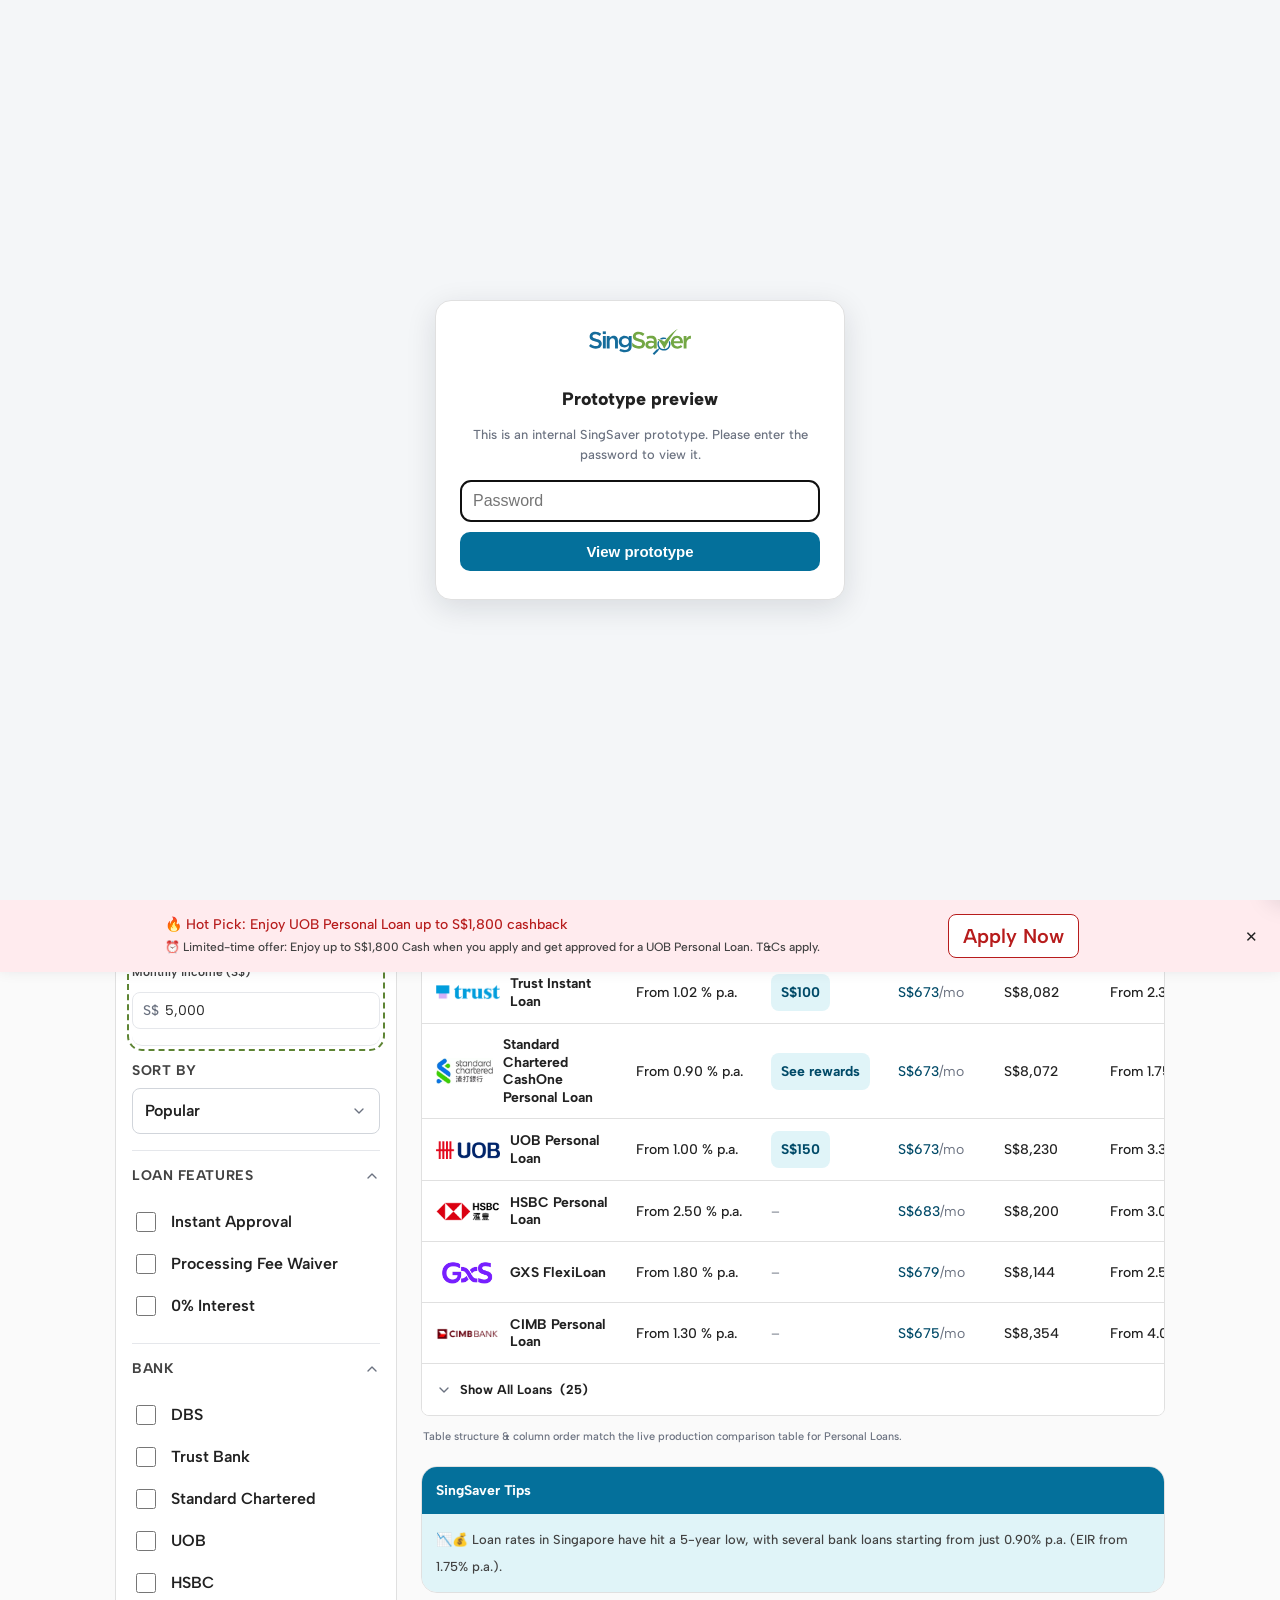
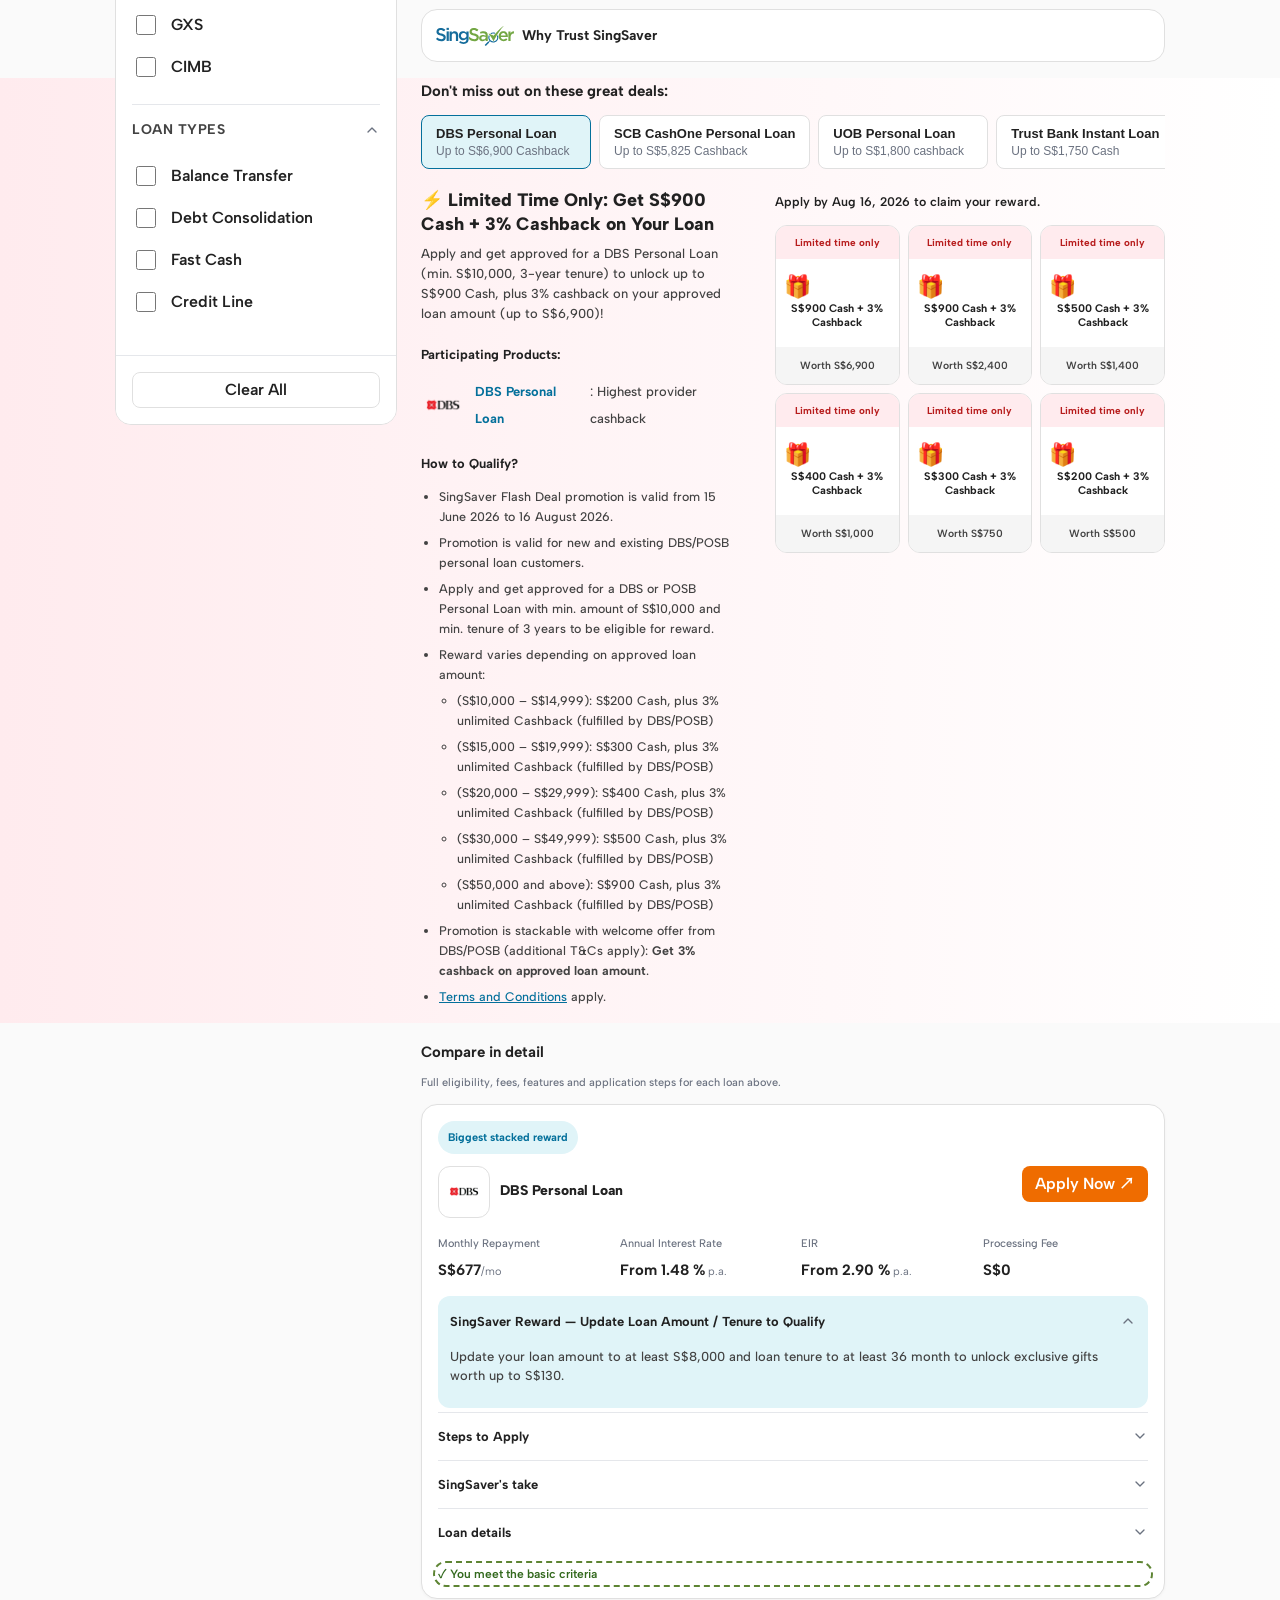
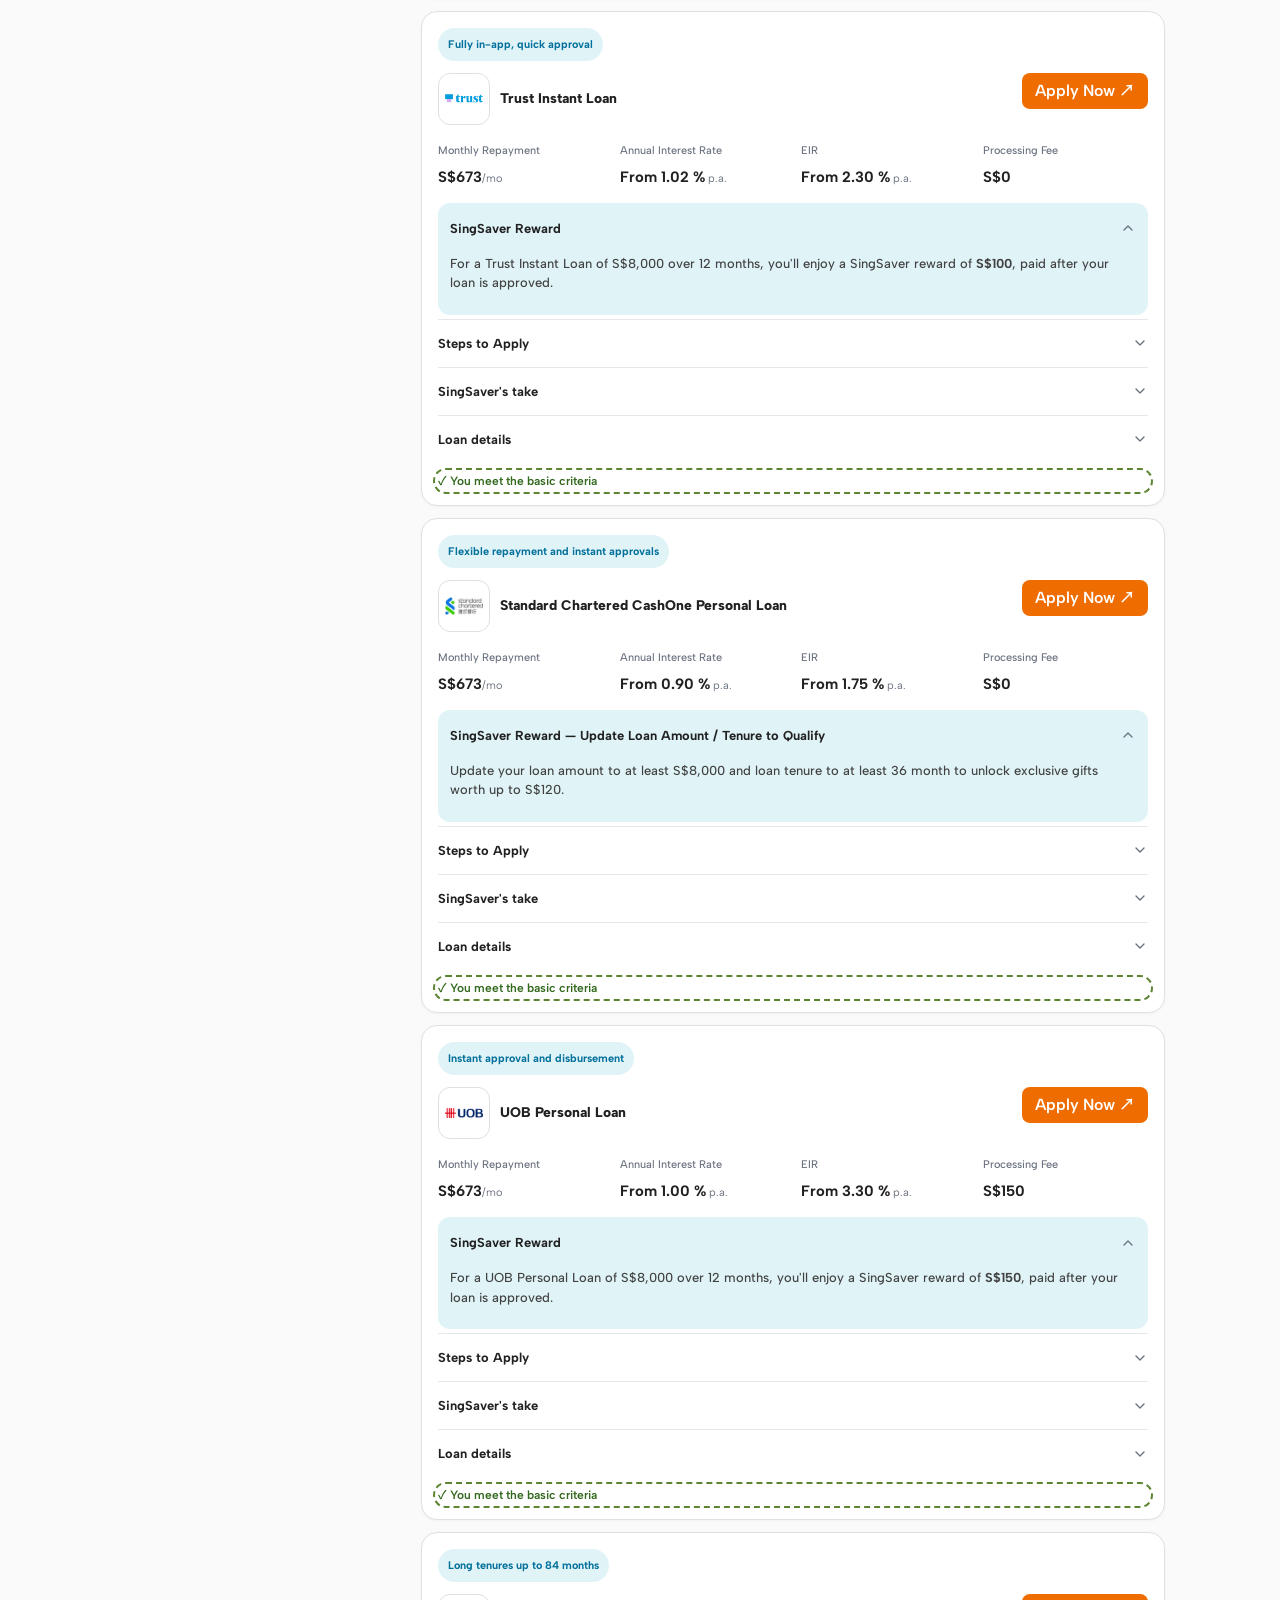
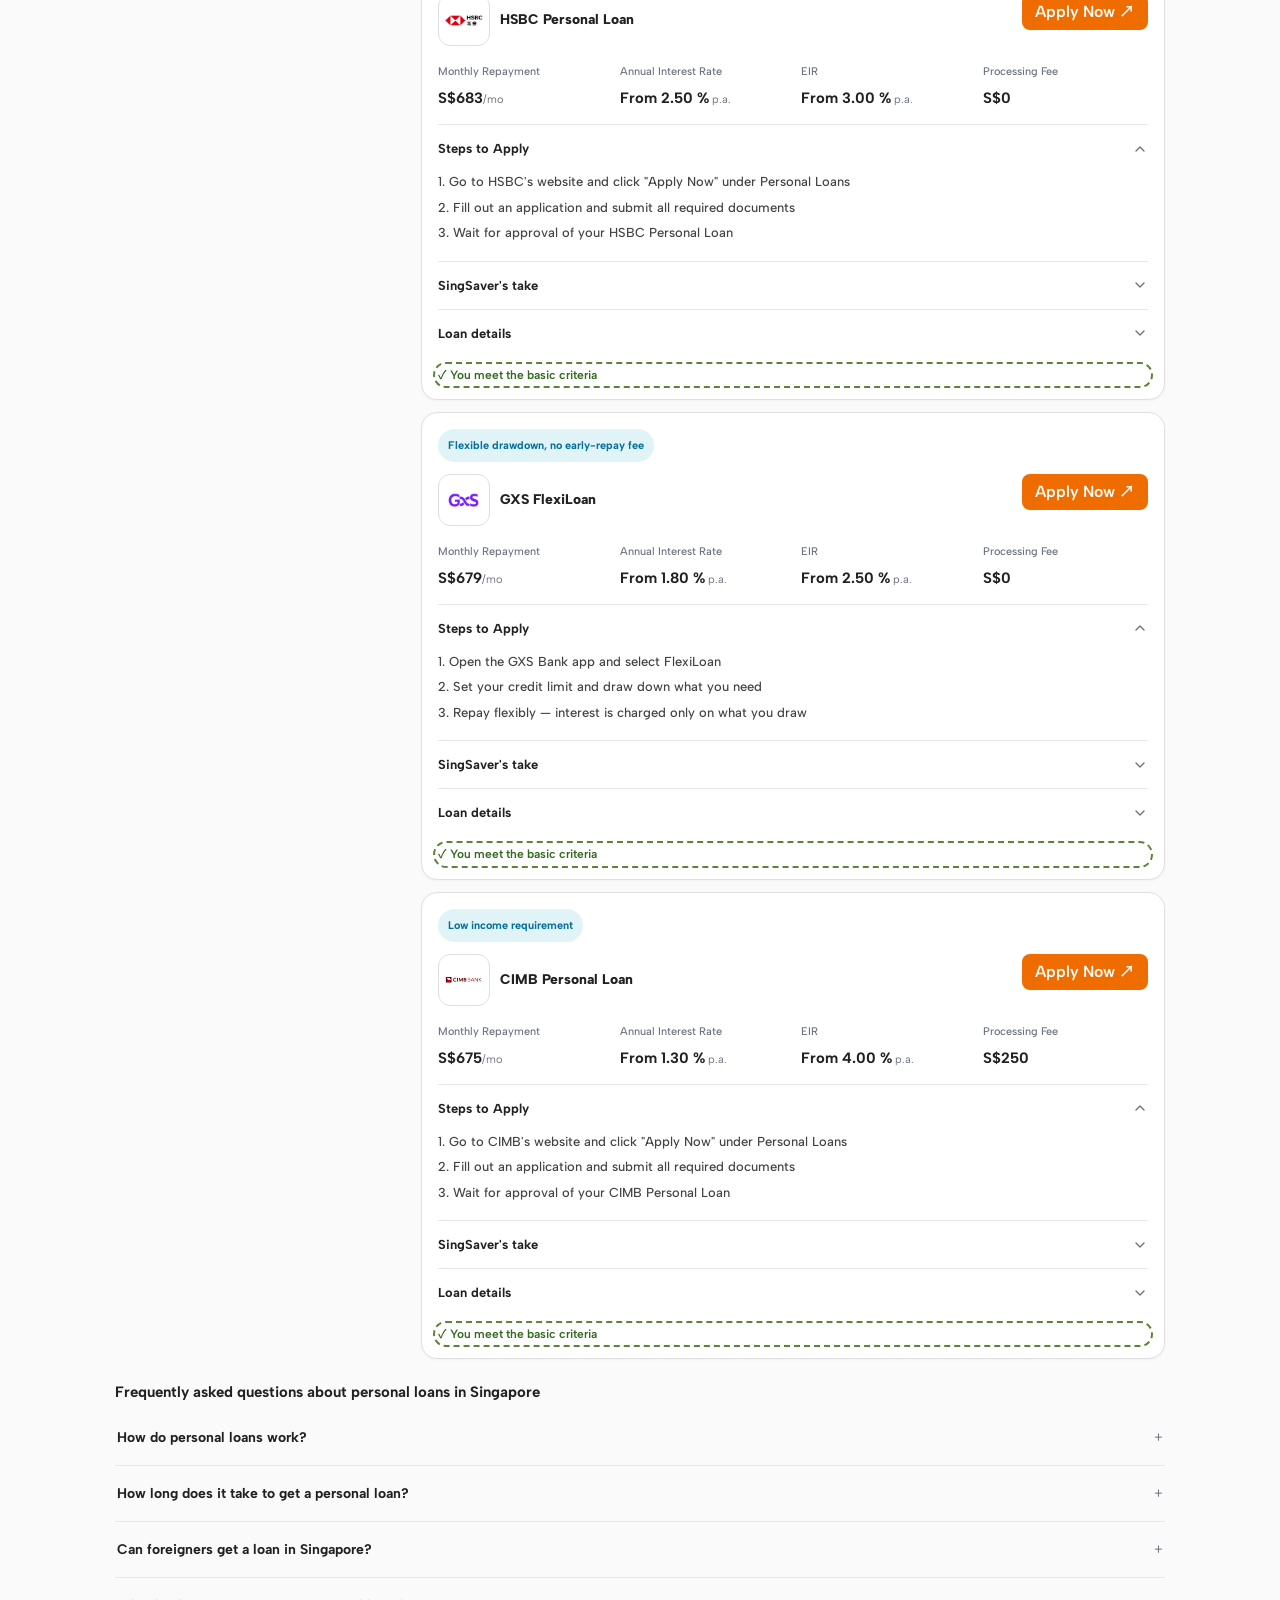
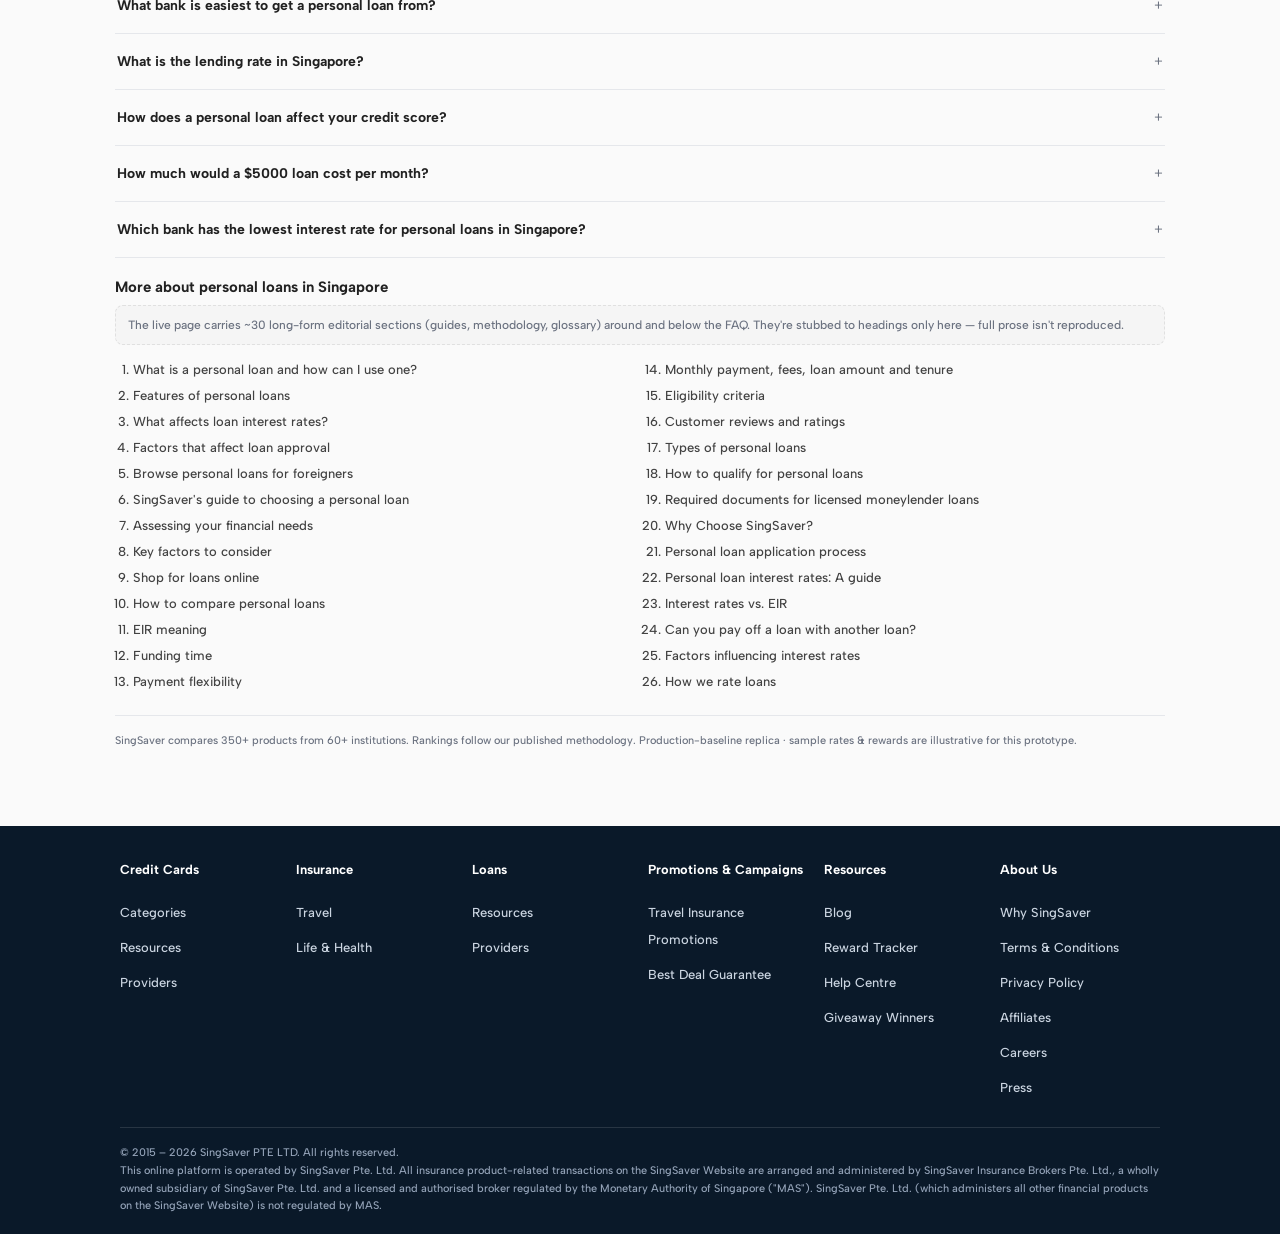
==== change2-panel/index.html @ 3b30ed1b "Add change2-panel/ — Change 2 with revised placement (CMS-1905) Citizenship + Monthly income move IN" ====
<!DOCTYPE html>
<html lang="en" class="brand-singsaver">
<head>
<meta charset="utf-8">
<meta name="viewport" content="width=device-width, initial-scale=1">
<title>SingSaver Personal Loans — redesign (Steps 1–2: Sort &amp; Filter, Calculator + eligibility)</title>
<link rel="stylesheet" href="assets/fonts.css">
<link rel="stylesheet" href="assets/tokens.css">
<link rel="stylesheet" href="assets/grid.css">
<link rel="stylesheet" href="assets/components/buttons.css">
<style>
  body { background: var(--fill-base); color: var(--text-primary); margin:0; }
  .baseline-tag { background:#0f172a; color:#fff; font-size:11px; font-weight:700; text-align:center; padding:5px; letter-spacing:.02em; }

  /* Site header + nav — real TheHeader/DropdownMenu/AccountButton (cms-components):
     one flex row = hamburger(mobile)+logo | centred desktop nav | Log in text (desktop) + round avatar (always). */
  .site { position:relative; z-index:40; background:var(--fill-card); border-bottom:1px solid var(--borders-default); display:flex; align-items:center; gap:10px; padding:10px 14px; }
  .site__menu { border:0; background:none; font-size:20px; cursor:pointer; color:var(--text-primary); width:34px; height:34px; border-radius:8px; flex-shrink:0; }
  .site__menu:hover { background:var(--fill-primary-light); }
  .site__logo { height:22px; flex-shrink:0; }
  .site__right { display:flex; align-items:center; gap:12px; margin-left:auto; flex-shrink:0; }
  .site__login { display:none; font-weight:700; font-size:14px; color:var(--fill-primary-dark); text-decoration:none; }
  .site__acct { border:0; cursor:pointer; width:32px; height:32px; border-radius:50%; background:var(--fill-primary); color:#fff; display:flex; align-items:center; justify-content:center; font-size:15px; flex-shrink:0; }
  .site__nav { display:none; }
  .site__nav.open { display:flex; flex-direction:column; position:absolute; top:100%; left:0; right:0; background:var(--fill-card); border-bottom:1px solid var(--borders-default); padding:4px 14px 10px; box-shadow:0 8px 16px rgba(15,23,42,.10); }
  .site__nav.open a { padding:9px 0; font-size:14px; font-weight:600; color:var(--text-primary); text-decoration:none; border-bottom:1px solid var(--borders-soft); }
  .site__nav.open a:last-child { border-bottom:0; }
  @media(min-width:1024px){
    .site__menu{display:none}
    .site__nav{display:flex !important; position:static; flex-direction:row; flex:1; gap:22px; justify-content:center; box-shadow:none; border-bottom:0; padding:0; background:none}
    .site__nav a{padding:10px 0; border-bottom:0; font-size:14px; font-weight:700; color:var(--text-secondary); text-decoration:none}
    .site__nav a:hover{color:var(--text-primary)}
    .site__login{display:inline-block}
  }

  /* Announcement bar — real "top-page-sticky-content" campaign banner */
  .annbar { display:flex; align-items:center; justify-content:space-between; gap:10px; background:linear-gradient(to right, var(--fill-primary-dark), var(--fill-primary)); color:#fff; padding:8px 14px; font-size:12px; line-height:1.4; }
  .annbar.hidden { display:none; }
  .annbar__txt { flex:1; min-width:0; }
  .annbar__link { color:#fff; text-decoration:underline; font-weight:700; white-space:nowrap; cursor:pointer; }
  .annbar__x { border:0; background:none; color:#fff; opacity:.85; cursor:pointer; font-size:13px; width:26px; height:26px; border-radius:8px; flex-shrink:0; }
  .annbar__x:hover { background:rgba(255,255,255,.18); }

  .crumb { font-size:12px; color:var(--text-muted); margin:10px 0 8px; }
  .wrap { max-width: 1130px; margin: 0 auto; padding: var(--space-3) var(--space-4) var(--space-10); box-sizing:border-box; }
  @media (min-width:768px){ .wrap { padding-left:24px; padding-right:24px; } }
  @media (min-width:1280px){ .wrap { padding-left:40px; padding-right:40px; } }

  .head h1 { font-size: 20px; line-height: 1.22; margin: 0 0 4px; }
  .head__meta { color: var(--text-muted); font-size: 12px; margin: 0 0 6px; }
  .intro-wrap { position:relative; }
  .intro-txt { font-size:13px; line-height:1.5; color: var(--text-secondary); margin:0; overflow:hidden; }
  .intro-txt.clamped { display:-webkit-box; -webkit-line-clamp:2; -webkit-box-orient:vertical; }
  .intro-more { border:0; background:none; color: var(--text-link); font-weight:700; font-size:13px; cursor:pointer; padding:4px 0 0; text-decoration:underline; }

  /* Persona filter tabs — real live labels/order/emoji, horizontal scroll strip of pill links */
  .tabs { display:flex; gap:8px; overflow-x:auto; scrollbar-width:none; padding:10px 0 6px; margin-bottom:2px; }
  .tabs::-webkit-scrollbar { display:none; }
  .tabpill { flex:0 0 auto; border:1px solid var(--borders-form-default); background:var(--fill-card); border-radius:var(--r-pill); padding:7px 14px; font-size:13px; font-weight:600; color:var(--text-primary); text-decoration:none; white-space:nowrap; }
  .tabpill.on { background:var(--fill-primary); border-color:var(--fill-primary); color:var(--text-on-dark); }

  /* Quick Summary */
  .qsum { margin: var(--space-2) 0; }
  .qsum > summary { list-style:none; cursor:pointer; font-weight:700; color:var(--text-primary); font-size:14px; padding:8px 0; display:flex; align-items:center; gap:6px; }
  .qsum > summary::-webkit-details-marker{display:none}
  .qsum__icon { font-weight:400; }
  .qsum__body { font-size:13px; color:var(--text-secondary); padding:2px 0 10px; line-height:1.5; }

  /* Fastest Fulfilment banner (real HeroCampaingFeature block) */
  .promo-card { display:flex; gap:12px; align-items:flex-start; border:1px solid var(--borders-default); border-radius: var(--r-card); background:var(--fill-card); padding: var(--space-3); margin: var(--space-3) 0; }
  .promo-card__ic { width:56px; height:56px; flex-shrink:0; border-radius:var(--r-card-inner); background:var(--fill-primary-light); display:flex; align-items:center; justify-content:center; font-size:26px; }
  .promo-card__body { min-width:0; }
  .promo-card b { font-size:14px; display:block; margin-bottom:2px; }
  .promo-card p { margin:2px 0 0; font-size:13px; color:var(--text-secondary); line-height:1.45; }
  .promo-card p.clamped { display:-webkit-box; -webkit-line-clamp:2; -webkit-box-orient:vertical; overflow:hidden; }
  .promo-card__more { border:0; background:none; color:var(--text-link); font-weight:700; font-size:12px; cursor:pointer; padding:4px 0 0; text-decoration:underline; }

  /* Loan Amount + Tenure calculator (real PersonalLoanFilter — 2 fields). FIX (CDP verification
     round): a previous edit made this bar non-sticky to unblock the table header below — wrong,
     since the live site keeps BOTH the calc bar AND the comparison-table header sticky, STACKED
     (calc pinned at the very top, header pinned directly below it). Restored position:sticky here;
     the table header's own sticky `top` offset is no longer a hard-coded 0 — it reads a CSS custom
     property (--pct-head-top) that JS sets to this bar's actual rendered height (see syncHeadShadow()
     in the script), so the header always pins exactly below the calc bar, stacked with no gap or
     overlap, at every breakpoint. z-index:20 (calc) vs the header's z-index:6 no longer competes for
     the same viewport-top real estate since the two now occupy different `top` offsets. */
  .calc { position:sticky; top:0; z-index:20; background:var(--fill-base); padding: var(--space-2) 0; margin-bottom:2px; }
  .calc__row { display:flex; gap:10px; }
  .calc__fld { flex:1; min-width:0; display:flex; flex-direction:column; gap:6px; }
  .calc__lbl { display:flex; align-items:center; gap:4px; font-size:12px; font-weight:600; color:var(--text-secondary); }
  .calc__help { color:var(--text-muted); cursor:help; font-size:12px; border:1px solid var(--borders-default); border-radius:50%; width:15px; height:15px; display:inline-flex; align-items:center; justify-content:center; line-height:1; }
  .calc__fld input, .calc__fld select { border:1px solid var(--borders-form-default); border-radius: var(--r-button); padding:9px 10px; font:inherit; font-family:var(--font-sans); font-size:16px; font-weight:700; color:var(--text-primary); background:var(--fill-card); width:100%; box-sizing:border-box; }
  .calc__fld input:focus, .calc__fld select:focus { outline:2px solid var(--fill-primary); border-color:transparent; }
  .calc.stuck { box-shadow: 0 4px 10px rgba(15,23,42,.08); border-bottom:1px solid var(--borders-default); }

  /* ============================================================
     CHANGE 2 — the plain 2-field calculator above is production-fidelity
     furniture for Baseline/Change 1 only; under Change 2 it's REPLACED
     entirely (hidden here) by the v20-pattern "Your details" grouped
     block below, which bundles Loan amount + Tenure + Citizenship +
     Monthly income into one collapsible card. */
  body[data-proto-view="change3"] .calc , body[data-proto-view="change4"] .calc , body[data-proto-view="change5"] .calc { display:none; }

  /* ============================================================
     CHANGE 2 — "Your details" grouped block (matches prototype-v20.html's
     .details pattern exactly): a single details/summary card — "YOUR
     DETAILS" label + a one-line summary ("S$X · N mths · <citizenship> ·
     S$Y/mo") + an "Edit" affordance in the summary row, with all four
     inputs as its body. Open by default; once it scrolls out of view the
     sticky "Your details" summary bar below takes over (see .sticky-summary
     CSS further down + the IntersectionObserver in the script, also reused
     from v20). Shown only under Change 2 — see body[data-proto-view] rule. */
  .details { display:none; background: var(--fill-card); border:1px solid var(--borders-default); border-radius: var(--r-card-inner); margin-bottom: var(--space-3); }
  body[data-proto-view="change2"] .details , body[data-proto-view="change3"] .details , body[data-proto-view="change4"] .details , body[data-proto-view="change5"] .details { display:block; }
  .details > summary { list-style:none; cursor:pointer; padding: 10px 14px; display:flex; align-items:center; justify-content:space-between; gap: 8px; }
  .details > summary::-webkit-details-marker { display:none; }
  .details__label { font-size:10px; color:var(--text-muted); text-transform:uppercase; letter-spacing:.04em; display:block; }
  .details__summary { font-weight:700; font-size:13px; }
  .details__edit { color: var(--text-link); font-weight:600; font-size:13px; white-space:nowrap; }
  .details__body { padding: 0 14px 14px; display:grid; grid-template-columns:1fr 1fr; gap: 12px; }
  .details .fld label { display:block; font-weight:600; font-size:12px; margin-bottom:4px; }
  .details .imoney, .details .iunit { display:flex; align-items:center; border:1px solid var(--borders-form-default); border-radius: var(--r-button); overflow:hidden; }
  .details .imoney span, .details .iunit span { padding: 0 8px; color:var(--text-muted); font-size:12px; font-weight:600; white-space:nowrap; }
  .details .imoney input, .details .iunit input { border:0; outline:0; width:100%; padding:8px 8px 8px 0; font:inherit; font-size:16px; font-weight:700; color:var(--text-primary); }
  .details .iunit input { padding-left:12px; }
  .details .fld select { width:100%; padding: 8px; border:1px solid var(--borders-form-default); border-radius: var(--r-button); font:inherit; font-family:var(--font-sans); font-size:16px; background:var(--fill-card); color:var(--text-primary); }
  /* v20 groups 4 fields at 2 cols on mobile, growing to 3/5 cols on a narrower (640px) max-width
     page; this redesign's wrap is wider (1130px desktop) and only ever holds these same 4 fields,
     so it steps straight to a single 4-col row at tablet+ rather than v20's 3-then-5 split (which
     would leave an empty 5th cell here). */
  @media (min-width:768px){ .details__body{grid-template-columns:repeat(4,1fr)} }

  .section-h { font-size:15px; font-weight:700; margin: var(--space-4) 0 var(--space-1); }
  .section-hint { font-size:11px; color:var(--text-muted); margin: 0 0 var(--space-2); }

  /* Comparison table — real ComparisonTableBuilder/PLColumnSource structure */
  .pct-section { margin: var(--space-3) 0 var(--space-4); }
  /* .pct-wrap's overflow:hidden purely clips .pct-scroll's rounded corners; overflow:clip gives the
     identical visual clip WITHOUT making .pct-wrap a position:sticky-blocking scroll container (unlike
     hidden/auto, 'clip' doesn't establish one) — kept as a fallback-safe pair (invalid `clip` is simply
     ignored by any engine that doesn't parse it, leaving `hidden` — same look either way) since the new
     sticky header shadow below (FIX 3) lives inside this box and needs to reach past it to the page. */
  .pct-wrap { border:1px solid var(--borders-default); border-radius: var(--r-table); background: var(--fill-card); overflow:hidden; overflow:clip; position:relative; }
  .pct-scroll { overflow-x:auto; -webkit-overflow-scrolling:touch; scrollbar-width:none; box-shadow: inset -10px 0 8px -8px rgba(15,23,42,.14); }
  .pct-scroll::-webkit-scrollbar { display:none; }
  .pct-table { border-collapse:separate; border-spacing:0; width:100%; min-width:760px; background:var(--fill-card); }
  .pct-table th, .pct-table td { padding:12px 14px; text-align:left; white-space:nowrap; vertical-align:middle; }
  /* No column/vertical grid-lines and no inter-row vertical rules on live — only a
     subtle horizontal row separator (border-top) on a white background (verified: ComparisonTableBuilder.tsx
     never adds a vertical border between tbody cells; this replica drops the header's border-l too so nothing reads as a grid). */
  .pct-table td { font-size:13px; font-weight:500; }
  .pct-table thead th { background:var(--fill-alternative-1); font-size:14px; font-weight:700; color:var(--text-primary); white-space:normal; line-height:1.3; }
  .pct-table tbody td { border-top:1px solid var(--borders-default); }
  .pct-table tbody tr:hover td { background:var(--fill-base); }
  @media (min-width:768px){
    .pct-table thead th { font-size:15px; }
    .pct-table td { font-size:14px; }
  }
  .pct-sticky { position:sticky; left:0; z-index:2; background:var(--fill-card); }
  .pct-table thead th.pct-sticky { background:var(--fill-alternative-1); z-index:3; }
  .pct-table tbody tr:hover td.pct-sticky { background:var(--fill-base); }

  /* ============================================================
     STAKEHOLDER-REVIEW FIX 3 — sticky HEADER ROW during vertical scroll (previously only the first
     COLUMN, .pct-sticky, was sticky; the header row scrolled away with the body). Real caveat this
     had to solve: the table's own `<thead>` lives inside .pct-scroll, and .pct-scroll MUST keep real
     overflow-x:auto for horizontal drag on narrow screens — but per the CSS Overflow spec, an element
     can't have a real scrolling x-axis while its y-axis stays invisible to position:sticky's ancestor
     search: pairing overflow-x:auto with any non-'visible' overflow-y (auto, hidden, OR clip — verified
     empirically: 'clip' paired with a scrolling sibling axis is itself demoted to 'hidden' by the UA,
     since the two axes must agree to actually clip-without-scrolling) always turns .pct-scroll into a
     bona fide scroll container, which traps `position:sticky;top` on anything inside it — it can only
     ever stick to the inside of .pct-scroll's own (here, non-scrolling, content-height) box, never to
     the real page. There is no single-element CSS `overflow` combination that lets one axis genuinely
     scroll while the other stays transparent to an ancestor sticky search.

     Fix: don't make the REAL <thead> (inside .pct-scroll) sticky at all — instead add a lightweight
     "shadow" duplicate header (#pctHeadShadow, markup right before .pct-scroll in .pct-wrap) that is
     NOT inside .pct-scroll, so `position:sticky;top:0` on it correctly escapes past .pct-wrap
     (overflow:clip, confirmed non-blocking above) to the real page/viewport. Its own wrapper is
     height:0/overflow:visible so it reserves zero space in flow — before any scroll it sits exactly on
     top of (and pixel-for-pixel matches) the real header underneath, so there's no visible seam or
     duplicate row; once the page scrolls past it, it's the one that visibly stays pinned while the real
     header (still in normal flow inside .pct-scroll) scrolls away beneath it. Column widths are copied
     from the real, already-correctly-laid-out header cells via JS (syncHeadShadow(), called after every
     render()/resize — see script) rather than left to independent auto-layout, so the shadow can never
     drift out of alignment with the real columns below it. Its own inner clip strip is a genuine
     overflow-x:auto container (scrollLeft kept in lockstep with the real .pct-scroll on every 'scroll'
     event — see initHeadShadowSync() in the script) purely so its own first cell can reuse the exact
     same `.pct-sticky` class/mechanism as the real table for the left-pinned "Loan" corner — meaning the
     corner cell is provably pinned on BOTH axes by the same, already-proven CSS this page already uses
     for the real table's first column, just running inside the new shadow instead. aria-hidden since
     it's a purely-visual duplicate of the real (still-present, still-accessible) <thead>.

     CDP verification round: `top` is no longer a hard-coded 0 — the live site stacks this sticky
     header directly BELOW the also-sticky Loan Amount/Tenure calc bar (.calc, restored to sticky
     above), not at the very top of the viewport. `top` reads the CSS custom property --pct-head-top,
     which JS sets to .calc's actual rendered pixel height (varies by breakpoint — see syncHeadShadow()
     in the script, recomputed on every render()/resize/load/ResizeObserver tick alongside the existing
     column-width sync); the `0px` fallback covers the moment before that first runs, and also covers
     any view where .calc is hidden (display:none), so the header still pins to the true top there. */
  .pct-head-shadow { position:sticky; top:var(--pct-head-top, 0px); height:0; overflow:visible; z-index:6; pointer-events:none; }
  .pct-head-shadow__clip { overflow-x:auto; overflow-y:hidden; scrollbar-width:none; }
  .pct-head-shadow__clip::-webkit-scrollbar { display:none; }
  .pct-head-shadow .pct-table { table-layout:fixed; }
  @media (min-width:1280px){ .pct-head-shadow .pct-table { min-width:100%; } }
  .pct-loan { display:flex; align-items:center; gap:10px; min-width:172px; }
  .pct-loan img { height:26px; width:auto; max-width:64px; object-fit:contain; flex-shrink:0; }
  .pct-loan span { font-weight:700; font-size:13px; color:var(--text-primary); white-space:normal; line-height:1.25; }
  .pct-reward { border:0; background:var(--fill-primary-light); padding:5px 10px; font:inherit; font-weight:700; font-size:13px; color:var(--fill-primary-dark); cursor:pointer; text-align:left; border-radius:var(--r-tooltip); }
  .pct-reward:hover { background:var(--fill-primary-subtle,#e3edff); }
  .pct-reward.pct-na { background:none; padding:0; color:var(--text-muted); font-weight:400; cursor:pointer; }
  .pct-reward.pct-na:hover { background:none; text-decoration:underline; }
  .mhg-btn--outline-cta { background:var(--fill-card); color:var(--buttons-cta); border-color:var(--buttons-cta); }
  .mhg-btn--outline-cta:hover:not(:disabled):not([aria-disabled="true"]) { background:var(--fill-alternative-1); color:var(--buttons-cta-hover); border-color:var(--buttons-cta-hover); }
  .pct-monthly { font-weight:700; color:var(--fill-primary-dark); }
  .pct-src { font-size:11px; color:var(--text-muted); margin:8px 2px 0; }
  @media (min-width:768px){ .pct-loan span, .pct-reward { font-size:14px; } }
  @media (min-width:1280px){ .pct-table { min-width:100%; } }

  /* Show All Loans — real chevron header + logo strip, part of the ComparisonTable component */
  .showall { border-top:1px solid var(--borders-default); background:var(--fill-card); }
  .showall > summary { list-style:none; cursor:pointer; padding:12px 14px; font-weight:700; font-size:13px; display:flex; align-items:center; gap:8px; }
  .showall > summary::-webkit-details-marker { display:none; }
  .showall__chev { display:inline-flex; width:16px; height:16px; color:var(--text-muted); transition:transform .2s; }
  .showall[open] .showall__chev { transform:rotate(180deg); }
  .chev-caret { width:14px; height:14px; vertical-align:middle; margin-left:2px; transition:transform .15s ease; }
  .details[open] > summary .details__edit .chev-caret { transform:rotate(180deg); }
  .mcarousel__chev { width:20px; height:20px; }
  .showall__body { padding:0 14px 14px; }
  .showall__note { font-size:12px; color:var(--text-muted); margin:0 0 10px; }
  .showall__strip { display:flex; flex-wrap:wrap; gap:8px; }
  .showall__chip { border:1px solid var(--borders-default); border-radius:999px; padding:6px 12px; font-size:13px; font-weight:600; color:var(--text-primary); background:var(--fill-alternative-1); }

  /* SingSaver Tips */
  .tips { border-radius: var(--r-card); overflow:hidden; border:1px solid var(--borders-default); margin: var(--space-4) 0; }
  .tips__h { background: var(--fill-primary); color:var(--text-on-dark); font-weight:700; padding:10px 14px; font-size:14px; }
  .tips__b { background: var(--fill-primary-light); padding:12px 14px; font-size:13px; color:var(--text-secondary); }

  /* Why Trust SingSaver */
  .wts { border:1px solid var(--borders-default); border-radius: var(--r-card); background: var(--fill-card); margin: var(--space-3) 0; }
  .wts > summary { list-style:none; cursor:pointer; padding:12px 14px; display:flex; align-items:center; gap:8px; font-weight:700; font-size:14px; }
  .wts > summary::-webkit-details-marker { display:none; }
  .wts img { height:20px; }
  .wts__body { padding:0 14px 14px; font-size:13px; color:var(--text-secondary); line-height:1.55; }
  .wts__body ul { margin:8px 0 0; padding-left:18px; }
  .wts__body li { margin-bottom:6px; }

  /* "Don't miss out on these great deals" — real Promotional Campaigns PL block
     (fe-services CreditCardPromotion.tsx + ComponentCredtiCardPromotion/* — the actual component the live PL page
     renders for this section, NOT the generic PromotionalBanner). Deal tabs across the top; selected deal =
     left column (title/blurb/Participating Products/How to Qualify) + right column (reward-tier gift grid). */
  .promoblk { margin: var(--space-4) 0; }
  .promoblk__h { font-size:15px; font-weight:700; margin:0 0 10px; }
  .promoblk__tabs { display:flex; gap:8px; overflow-x:auto; scrollbar-width:none; padding-bottom:4px; margin-bottom:16px; }
  .promoblk__tabs::-webkit-scrollbar { display:none; }
  .promoblk__tab { flex:0 0 auto; text-align:left; border:1px solid var(--borders-default); background:var(--fill-card); border-radius:8px; padding:10px 14px; cursor:pointer; min-width:170px; }
  .promoblk__tab b { display:block; font-size:13px; color:var(--text-primary); line-height:1.3; }
  .promoblk__tab span { font-size:12px; color:var(--text-muted); }
  .promoblk__tab.on { background:var(--fill-primary-light); border-color:var(--fill-primary); }
  .promoblk__body { display:flex; flex-direction:column; gap:20px; }
  .promoblk__left { min-width:0; }
  .promoblk__title { font-size:18px; font-weight:800; margin:0 0 8px; line-height:1.3; }
  .promoblk__blurb { font-size:13px; color:var(--text-secondary); line-height:1.55; margin:0 0 14px; }
  .promoblk__h4 { font-size:13px; font-weight:700; margin:0 0 8px; }
  .promoblk__product { display:flex; align-items:center; gap:10px; margin-bottom:16px; }
  .promoblk__product img { height:22px; width:auto; max-width:56px; object-fit:contain; flex-shrink:0; }
  .promoblk__prodname { font-weight:700; color:var(--text-link); font-size:13px; }
  .promoblk__prodlabel { font-size:13px; color:var(--text-secondary); }
  .promoblk__qual { font-size:12.5px; line-height:1.6; color:var(--text-secondary); margin:0 0 16px; padding-left:18px; }
  .promoblk__qual li { margin-bottom:6px; }
  .promoblk__qual ul { margin:6px 0; padding-left:18px; }
  .promoblk__qual a { color:var(--text-link); text-decoration:underline; }
  .promoblk__tbl { width:100%; border-collapse:collapse; font-size:12px; margin:6px 0 12px; }
  .promoblk__tbl th, .promoblk__tbl td { border:1px solid var(--borders-default); padding:6px 8px; text-align:left; }
  .promoblk__tbl th { background:var(--fill-alternative-1); font-weight:700; }
  .promoblk__right { min-width:0; }
  .promoblk__applyby { font-size:12.5px; font-weight:600; color:var(--text-primary); margin:0 0 10px; }
  .promoblk__grid { display:grid; grid-template-columns:repeat(3,1fr); gap:8px; }
  .gifttile { border:1px solid var(--borders-default); border-radius:12px; overflow:hidden; background:var(--fill-card); display:flex; flex-direction:column; }
  .gifttile__tag { background:var(--highlight-red-light); color:var(--highlight-red-dark); font-size:10px; font-weight:700; text-align:center; padding:3px 4px; }
  .gifttile__body { flex:1; display:flex; align-items:center; justify-content:center; padding:12px 8px; min-height:64px; }
  .gifttile__ic { font-size:22px; line-height:1; margin-bottom:4px; }
  .gifttile__amt { font-size:11px; font-weight:700; color:var(--text-primary); text-align:center; line-height:1.3; }
  .gifttile__worth { background:var(--fill-alternative-1); color:var(--text-secondary); font-size:10.5px; font-weight:600; text-align:center; padding:5px 4px; }
  /* Real component renders the gift grid inline in the left column on mobile/tablet (ProductCampaignGifts,
     "block lg:hidden"), and as its own right column on desktop ("hidden lg:block") — not both at once. */
  .promoblk__giftslot--mobile { display:block; margin:0 0 16px; }
  .promoblk__giftslot--desktop { display:none; }
  @media (min-width:768px){
    .promoblk__body { flex-direction:row; justify-content:space-between; gap:32px; }
    .promoblk__left { flex:1; max-width:636px; }
    .promoblk__right { flex-shrink:0; width:340px; }
    .promoblk__grid { grid-template-columns:repeat(3,1fr); }
    .promoblk__giftslot--mobile { display:none; }
    .promoblk__giftslot--desktop { display:block; }
  }
  @media (min-width:1280px){ .promoblk__right { width:390px; } }

  /* ============================================================
     BASELINE-FIDELITY FIX 1 — full-bleed campaign background tint that
     switches per selected deal tab. Real component: fe-services
     src/components/cms/components-user/ComponentCredtiCardPromotion/
     ProductCampaignBackground.tsx ("ProductsCampaignBackground") +
     helpers/getColorSchema.ts — an absolutely-positioned, full-bleed div
     sits behind the whole block; its gradient = the active campaign's
     CMS-configured `color` field (green/red/blue/yellow/orange) resolved
     to `linear-gradient(to right, var(--colors-campaign-{c}-1), white)`.
     Those --colors-campaign-* vars are CMS/Figma-only and aren't in this
     repo's tokens.css, so APPROXIMATED with the closest existing tokens:
     DBS + UOB both use the "red" schema (--highlight-red-light →
     --fill-card, i.e. rose/pink); SCB + Trust both use the "green" schema
     (--highlight-green-light → --fill-card, mint). The real component only
     has 5 discrete colour keys, so two campaigns sharing one key is
     expected — the "rose" vs "very light pink" / "mint" vs "light
     mint-green" difference the brief describes reads as a difference in
     surrounding copy/tile density, not a distinct colour value.
     Full-bleed is done by JS-measuring the true viewport width + the
     block's own offset from the viewport edge (layoutCampaignBg() below),
     not the `100vw` CSS trick (which overflows the page by the
     scrollbar's width) — a more robust rebuild of the same idea the real
     component uses (a `visualViewport`-driven inline pixel width). This
     is unaffected by the Sort & Filter left column below (the tint is
     measured off .promoblk's own live position, not assumed centering). */
  .promoblk { position:relative; z-index:0; }
  .promoblk__bg { position:absolute; top:0; bottom:0; left:0; z-index:-1; pointer-events:none; transition:background .3s ease; }
  .promoblk__bg--pink  { background: linear-gradient(to right, var(--highlight-red-light), var(--fill-card)); }
  .promoblk__bg--green { background: linear-gradient(to right, var(--highlight-green-light), var(--fill-card)); }

  /* Product detail cards (real cms-components ProductCard/ set) */
  .cards { display:flex; flex-direction:column; gap: var(--space-3); }
  .loan { border:1px solid var(--borders-default); border-radius: var(--r-card); background: var(--fill-card); padding: var(--space-4); box-shadow: var(--shadow-card); }
  .loan__tag { display:inline-block; background: var(--fill-primary-light); color: var(--text-link); font-size:11px; font-weight:700; border-radius: var(--r-pill); padding:3px 10px; margin-bottom: var(--space-3); }
  .loan__head { display:flex; flex-direction:column; align-items:stretch; gap:12px; margin-bottom: var(--space-3); }
  .loan__id { display:flex; align-items:center; gap:10px; min-width:0; }
  .loan__logobox { display:flex; align-items:center; justify-content:center; flex-shrink:0; width:52px; height:52px; box-sizing:border-box; padding:6px; border:1px solid var(--borders-default); border-radius: var(--r-card-inner); background: var(--fill-card); }
  .plogo-lg { max-width:100%; max-height:100%; object-fit:contain; display:block; }
  .loan__name { font-weight:800; font-size:14px; line-height:1.3; color:var(--text-primary); }
  .loan__ctawrap .mhg-btn { width:100%; }
  @media (min-width: 768px){ .loan__head{flex-direction:row;align-items:flex-start;justify-content:space-between;gap:10px} .loan__ctawrap .mhg-btn{width:auto} }

  .loan__grid2 { display:grid; grid-template-columns:1fr 1fr; gap:10px 16px; margin: var(--space-3) 0; }
  .g2 .l { font-size:11px; color:var(--text-muted); } .g2 .v { font-size:15px; font-weight:700; } .g2 .v small{font-weight:400;font-size:11px;color:var(--text-muted)}
  @media (min-width: 768px){ .loan__grid2{grid-template-columns:repeat(4,1fr)} }

  .acc { border-top:1px solid var(--borders-soft); }
  .acc > summary { list-style:none; cursor:pointer; padding:10px 0; display:flex; align-items:center; justify-content:space-between; font-weight:700; font-size:13px; }
  .acc > summary::-webkit-details-marker { display:none; }
  .acc > summary::after { content:""; flex-shrink:0; width:16px; height:16px; background-color:var(--text-muted); -webkit-mask:url("data:image/svg+xml,%3Csvg xmlns='http://www.w3.org/2000/svg' viewBox='0 0 24 24'%3E%3Cpath d='M6 9l6 6 6-6' fill='none' stroke='black' stroke-width='2' stroke-linecap='round' stroke-linejoin='round'/%3E%3C/svg%3E") center/contain no-repeat; mask:url("data:image/svg+xml,%3Csvg xmlns='http://www.w3.org/2000/svg' viewBox='0 0 24 24'%3E%3Cpath d='M6 9l6 6 6-6' fill='none' stroke='black' stroke-width='2' stroke-linecap='round' stroke-linejoin='round'/%3E%3C/svg%3E") center/contain no-repeat; transition:transform .15s ease; } .acc[open] > summary::after { transform:rotate(180deg); }
  .acc__body { padding: 0 0 12px; font-size:12px; color:var(--text-secondary); }
  .acc--reward { background:var(--fill-primary-light); border-radius:var(--r-card-inner); border-top:0; padding:0 12px; margin:0 0 4px; }
  .acc--reward > summary { padding:12px 0; }
  .acc--reward .acc__body { padding-bottom:14px; }
  .offer-blurb { font-size:13px; color:var(--text-secondary); margin:0 0 8px; line-height:1.5; }
  .dlrow { display:flex; justify-content:space-between; gap:12px; padding:6px 0; font-size:14px; }
  .dlrow .k { color:var(--text-secondary); } .dlrow .v { font-weight:700; color:var(--text-primary); text-align:right; }
  .featlist { list-style:none; margin:6px 0 0; padding:0; display:flex; flex-direction:column; gap:8px; }
  .featlist li { display:flex; gap:8px; font-size:13px; color:var(--text-secondary); align-items:flex-start; line-height:1.4; }
  .ic-pro { color:var(--success); font-weight:800; }
  .stepslabel { font-size:11px; font-weight:700; letter-spacing:.04em; text-transform:uppercase; color:var(--text-muted); margin:0 0 6px; }
  .steplist { margin:0 0 4px; padding-left:0; list-style:none; font-size:13px; color:var(--text-secondary); line-height:1.5; }
  .steplist li { margin-bottom:6px; }

  /* FAQ (real, verbatim) */
  .faq { margin:var(--space-5) 0 var(--space-4); }
  .faq__item { border-bottom:1px solid var(--borders-soft); }
  .faq__item > summary { list-style:none; cursor:pointer; padding:14px 2px; font-weight:700; font-size:14px; display:flex; justify-content:space-between; gap:10px; }
  .faq__item > summary::-webkit-details-marker { display:none; }
  .faq__item > summary::after { content:"+"; color:var(--text-muted); font-weight:400; } .faq__item[open] > summary::after { content:"–"; }
  .faq__item p { margin:0 2px 14px; font-size:13px; line-height:1.55; color:var(--text-secondary); }

  /* Long-form editorial section — headings only, stubbed */
  .stub-note { font-size:12px; color:var(--text-muted); background:var(--fill-alternative-1); border:1px dashed var(--borders-default); border-radius:8px; padding:10px 12px; margin:0 0 12px; line-height:1.5; }
  .stub-list { columns:1; margin:0; padding-left:18px; font-size:13px; color:var(--text-secondary); line-height:2; }
  @media (min-width:768px){ .stub-list{columns:2; column-gap:32px;} }

  /* Site footer (real) */
  .site-foot { background:#0a1929; color:#cbd5e1; padding:28px 16px 20px; margin-top:var(--space-5); }
  .site-foot__grid { max-width:1040px; margin:0 auto; display:grid; grid-template-columns:1fr 1fr; gap:22px 16px; }
  .site-foot__col h4 { font-size:13px; font-weight:700; color:#fff; margin:0 0 10px; }
  .site-foot__col a { display:block; font-size:13px; color:#cbd5e1; text-decoration:none; padding:4px 0; }
  .site-foot__col a:hover { color:#fff; }
  .site-foot__legal { max-width:1040px; margin:22px auto 0; border-top:1px solid rgba(255,255,255,.12); padding-top:16px; font-size:11px; color:#94a3b8; line-height:1.6; }
  @media (min-width:768px){ .site-foot__grid { grid-template-columns:repeat(3,1fr); } }
  @media (min-width:1024px){ .site-foot__grid { grid-template-columns:repeat(6,1fr); } }

  .trust-foot { margin-top: var(--space-5); font-size:11px; color: var(--text-muted); border-top:1px solid var(--borders-soft); padding-top: 12px; }

  /* ============================================================
     BASELINE-FIDELITY FIX 2 — sticky bottom "Hot Pick" promo bar
     (currently missing). Real component: fe-services
     src/components/cms/components-user/SimpleStickyFooter.tsx — a CMS-driven
     `ComponentSimpleStickyFooter`: title + RichText content + one Button +
     a colour_shema. The RED scheme = light rose/pink bar background
     (`bg-highlights/red-light`) + a red outline button
     (`border-campaign/red-3`/`text-campaign/red-3`, hover-fills solid) —
     exactly the "light-pink bar / red outline Apply Now" the task
     describes. Approximated with this repo's --highlight-red-light /
     --highlight-red-dark tokens since --colors-campaign-red-3 isn't in
     tokens.css (see new .mhg-btn--outline-red in buttons.css). Behaviour
     matches the real component: hidden until the user has scrolled >10px,
     auto-hides once the site footer scrolls into view (guarded
     IntersectionObserver), dismissible via ✕ — session-only, no
     persistence (matches the real component's plain React state, not
     localStorage/sessionStorage). This is production furniture (fidelity),
     not a Step-1 redesign proposal — never wrapped in "✨ changes". */
  .hotpick { position:fixed; left:0; right:0; bottom:0; z-index:46; background:var(--highlight-red-light); box-shadow:0 -4px 16px rgba(15,23,42,.12); transform:translateY(0); transition:transform .3s ease-out; }
  .hotpick.hidden { transform:translateY(100%); }
  .hotpick__inner { max-width:990px; margin:0 auto; display:flex; flex-direction:column; gap:8px; padding:12px 16px calc(10px + env(safe-area-inset-bottom, 0px)); box-sizing:border-box; }
  .hotpick__main { display:flex; flex-direction:column; gap:4px; min-width:0; }
  .hotpick__title { margin:0; display:flex; align-items:flex-start; justify-content:space-between; gap:10px; font-size:14px; font-weight:700; color:var(--highlight-red-dark); line-height:1.35; }
  .hotpick__titlelink { color:inherit; text-decoration:none; }
  .hotpick__titlelink:hover { text-decoration:underline; }
  .hotpick__body { margin:0; font-size:12px; line-height:1.5; color:var(--text-secondary); }
  .hotpick__cta { display:flex; align-items:center; }
  .hotpick__apply { width:100%; }
  .hotpick__x { border:0; background:none; cursor:pointer; font-size:15px; line-height:1; color:var(--text-primary); flex-shrink:0; width:26px; height:26px; border-radius:6px; }
  .hotpick__x:hover { background:rgba(15,23,42,.06); }
  .hotpick__x--desktop { display:none; }
  @media (min-width:1024px){
    .hotpick__inner { flex-direction:row; align-items:center; justify-content:space-evenly; gap:24px; padding:14px 56px 14px 20px; position:relative; }
    .hotpick__main { flex:1; }
    .hotpick__x--mobile { display:none; }
    .hotpick__x--desktop { display:inline-flex; align-items:center; justify-content:center; position:absolute; right:16px; top:50%; transform:translateY(-50%); }
    .hotpick__apply { width:auto; }
  }
  /* Keep clear of any open drawer/panel so its footer controls (Apply/Close) stay reachable —
     incl. the Sort & Filter drawer added in Step 1, on mobile/tablet where it's an overlay. */
  body:has(.backdrop.open) .hotpick,
  body:has(#sfPanel.open) .hotpick { transform:translateY(100%) !important; }

  /* Reward drawer (real RewardsMobileDrawer / RewardsDesktopDialog / RewardBody shell) */
  .backdrop { position:fixed; inset:0; background:rgba(15,23,42,.5); display:none; z-index:50; } .backdrop.open{display:block}
  .drawer { position:fixed; left:auto; right:0; top:0; bottom:0; width:min(520px,92%); max-width:92%; height:100%; max-height:100%; background:var(--fill-card); border-radius:0; z-index:51; transform:translateX(100%); transition:transform .25s ease; display:flex; flex-direction:column; box-shadow:-8px 0 24px rgba(15,23,42,.18); }
  .drawer.open { transform:translateX(0); }
  .drawer__head { display:flex; align-items:center; justify-content:space-between; gap:8px; padding:16px; border-bottom:1px solid var(--borders-soft); }
  .drawer__head h3 { margin:0; font-size:16px; }
  .drawer__x { border:1px solid var(--borders-default); background:var(--fill-card); border-radius:8px; width:32px; height:32px; cursor:pointer; font-size:16px; }
  .drawer__body { overflow-y:auto; padding:16px; background: var(--fill-alternative-1); }
  .drawer__foot { display:flex; align-items:center; gap:10px; padding:14px 16px; border-top:1px solid var(--borders-soft); background: var(--fill-card); }
  .drawer__foot .nm { font-weight:700; font-size:13px; flex:1; }
  .rgift { border:1px solid var(--borders-default); border-radius:16px; overflow:hidden; background:var(--fill-card); }
  .rgift__hd { display:flex; gap:10px; align-items:flex-start; padding:14px; background:var(--fill-primary-light); border-bottom:1px solid var(--borders-default); }
  .rgift__ic { font-size:20px; line-height:1; }
  .rgift__t { font-weight:800; font-size:14px; color:var(--fill-primary-dark); }
  .rgift__bd { padding:14px; background:var(--fill-card); }
  .rgift__lbl { font-size:12px; font-weight:700; color:var(--text-primary); margin:10px 0 4px; }
  .rgift__opts { margin:0 0 4px; padding-left:18px; font-size:13px; color:var(--text-secondary); }
  .rgift__opts li { margin-bottom:6px; line-height:1.45; }
  .rgift__tc { font-size:11.5px; color:var(--text-muted); line-height:1.5; margin:0; }
  .rgift__banner { background:var(--fill-primary-light); color:var(--fill-primary-dark); font-weight:800; font-size:14px; padding:12px 14px; border-radius:var(--r-card-inner); margin:0 0 6px; }
  /* CHANGE 4 — readable reward-tier table (v13 pattern). Shared by the reward drawer (full table,
     open) and reachable from the product card via the "See the full reward & offer details" link
     (Link → drawer, matching live's cms_rewardModal behaviour — the card itself stays compact). */
  .rwd-tbl { display:flex; flex-direction:column; gap:3px; margin-top:4px; }
  .rwd-tbl__row { display:flex; justify-content:space-between; gap:12px; padding:9px 10px; border-radius:8px; font-size:13px; }
  .rwd-tbl__band { color:var(--text-secondary); }
  .rwd-tbl__gift { font-weight:700; white-space:nowrap; text-align:right; }
  .rwd-tbl__row--head { font-weight:800; border-bottom:1px solid var(--borders-default); border-radius:0; }
  .rwd-tbl__row--head .rwd-tbl__band, .rwd-tbl__row--head .rwd-tbl__gift { color:var(--text-primary); }
  .rwd-tbl__row--you { background:var(--success-bg); border:1px solid var(--success-border); }
  .rwd-tbl__row--you .rwd-tbl__gift { color:var(--success-dark); }
  .rwd-tbl__you { font-size:10px; font-weight:800; text-transform:uppercase; color:var(--success-dark); letter-spacing:.03em; margin-left:6px; white-space:nowrap; }
  .rwd__more { display:inline-block; margin-top:10px; font-size:13px; font-weight:700; color:var(--text-link); text-decoration:none; cursor:pointer; }
  /* CHANGE 4 — "Provider gift on top" line (the lender's own gift, stacked ON TOP OF SingSaver's
     reward — real live "Provider Gift – On Top of SingSaver's", e.g. Trust's FairPrice voucher). */
  /* Provider Gift / Welcome Offer — rendered as its own offer section (card accordion + drawer
     block), matching live. Reuses the existing .gifttile for the gift, so it maps to the Welcome
     Offers CMS entry (Offer Title + List of Gifts + Period) rather than a bespoke callout. */
  .prov-lead { font-size:13px; color:var(--text-secondary); margin:0 0 10px; line-height:1.5; }
  .prov-gifts { display:flex; gap:10px; flex-wrap:wrap; }
  .prov-gifts .gifttile { width:150px; }
  .acc--provider > summary { color:var(--fill-primary-dark); }
  /* Welcome Offer as its OWN boxed card in the drawer — faithful to fe-services
     ProductDetailsSectionWrapper (white rounded card + #01000A14 border + shadow, title header)
     + GrayInfoBlock (grey "Show T&Cs" collapsible). Each offer is a separate box, matching live. */
  .wo-box { border:1px solid rgba(1,0,10,.08); border-radius:var(--r-card); background:var(--fill-card); box-shadow:var(--shadow-md); margin-top:16px; overflow:hidden; }
  .wo-box__hd { background:var(--fill-alternative-1); padding:14px 16px; font-size:14px; font-weight:800; color:var(--text-primary); }
  .wo-box__bd { padding:16px; }
  .wo-box__bd .rgift__opts { margin:0; }
  /* "Show T&Cs" = plain blue underlined link; expanded content = plain bullet list directly below
     (no grey container) — matches the live reward modal. */
  .wo-tnc { margin-top:14px; }
  .wo-tnc__btn { display:inline-block; border:0; background:none; padding:0; font-size:13px; font-weight:700; color:var(--text-link); text-decoration:underline; cursor:pointer; }
  .wo-tnc__body { margin:10px 0 0; padding-left:18px; font-size:12px; color:var(--text-secondary); }
  .wo-tnc__body li { margin-bottom:5px; line-height:1.45; }
  .wo-tnc__body a { color:var(--text-link); }
  .wo-tnc:not(.open) .wo-tnc__body { display:none; }
  .rf__id { display:flex; align-items:center; gap:8px; flex:1; min-width:0; }
  .rf__txt { display:flex; flex-direction:column; min-width:0; }
  .rf__name { font-weight:700; font-size:13px; white-space:normal; }
  .rf__amt { font-size:11px; color:var(--text-muted); }
  /* Desktop/tablet: real AsideModal.tsx is a RIGHT-SIDE panel (md:inset-y-0 md:left-auto md:w-[640px] lg:w-[720px]),
     never a centered/full-screen dialog — only mobile (<768px) stays full-screen/bottom-sheet. */
  @media (min-width: 768px){
    .drawer{ left:auto; right:0; top:0; bottom:0; margin:0; width:520px; max-width:calc(100% - 0px); height:100%; max-height:100%; border-radius:0; transform:translateX(100%); transition:transform .3s ease; box-shadow:-8px 0 24px rgba(15,23,42,.18); }
    .drawer.open{ transform:translateX(0); }
  }
  @media (min-width: 1280px){ .drawer{ width:580px; } }

  /* ============================================================
     REDESIGN STEP 1 — Sort & Filter panel (the only proposed change
     in this file vs the production baseline). Styled from real
     components read live from fe-services (gh api, never cloned):
       components/singsaver/FilterPanelSingsaver.tsx  — mobile: fixed
         full-bleed overlay w/ dimmed backdrop; ≥lg1 (this build: 1024px
         per task spec): "lg1:relative lg1:block lg1:w-1/4 lg1:rounded
         lg1:border" i.e. a persistent, in-flow left column.
       components/singsaver/FiltersSingsaver.tsx        — filter-type
         dispatch (checkbox / single-select / switch).
       components/singsaver/CheckboxSingsaver.tsx       — size-6 rounded
         checkbox + bold label, "mt-2 inline-flex items-center".
       components/templates/ProductResults/Filters.tsx  — FilterHeader
         ("mb-paragraph font-body font-bold") above each filter group.
       components/templates/ProductResults/Sort.tsx     — sort-by-key
         comparator (Popular/featured first, else ascending sortValue).
       components/singsaver/SearchFormSingSaver.tsx     — mobile trigger
         is a fixed icon-only FAB ("lg1:hidden"); this build uses a
         labelled "⇅ Sort & Filter" pill per the task brief instead of
         the bare icon FAB, and places it inline (replacing the persona
         tabs slot) rather than fixed bottom-right — both approximated,
         noted in the report.
     ============================================================ */

  /* Two-column layout: persistent left panel (≥1024px) beside the
     comparison table + "Compare in detail" cards — everything else in
     the page stays a single column, untouched. */
  .pl-layout { display:block; }
  .pl-results { min-width:0; }
  @media (min-width:1024px){
    .pl-layout { display:flex; align-items:flex-start; gap:var(--space-6); }
    .pl-results { flex:1; min-width:0; }
    .sf-trigger-row { display:none; }
  }

  /* Mobile/tablet trigger — replaces the old persona-tab strip slot */
  .sf-trigger-row { margin:0 0 var(--space-3); display:flex; justify-content:flex-end; }
  /* Re-hide ≥1024px (persistent left panel is used there). Repeated AFTER the base rule above so
     source order wins — a media query adds no specificity, so the earlier hide alone loses to this. */
  @media (min-width:1024px){ .sf-trigger-row { display:none; } }
  /* Type = DS button-2 (small-button style: 14/18 w600 mobile → 16/20 tablet+), the scale step
     this control actually is. Was a hard-coded 12px/700 with no line-height. */
  .sf-trigger { display:inline-flex; align-items:center; gap:var(--space-2); border:1px solid var(--borders-form-default); background:var(--fill-card); border-radius:var(--r-pill); padding:var(--space-2) var(--space-3); font-family:var(--font-sans); font-size:var(--font-size-button-2); line-height:var(--line-height-button-2); font-weight:var(--font-weight-button-2); color:var(--text-primary); cursor:pointer; }
  .sf-trigger:hover { background:var(--fill-alternative-1); }

  /* Backdrop (mobile/tablet only — hidden entirely ≥1024px) */
  /* NOTE: the DS has no overlay/scrim colour token (checked tokens.css — nothing under
     overlay/scrim/backdrop), so this raw rgba stays and matches the existing reward drawer. */
  .sf-backdrop { position:fixed; inset:0; background:rgba(15,23,42,.5); display:none; z-index:44; }
  .sf-backdrop.open { display:block; }

  /* Panel shell — mirrors FilterPanelSingsaver.tsx: mobile bottom-sheet →
     tablet right-side sliding panel (same convention as the existing
     reward drawer) → desktop persistent static left column. */
  .sf-panel { position:fixed; left:0; right:0; bottom:0; max-height:88%; background:var(--fill-card); border-radius:var(--r-card) var(--r-card) 0 0; z-index:45; transform:translateY(100%); transition:transform .25s ease; display:flex; flex-direction:column; }
  .sf-panel.open { transform:translateY(0); }
  .sf-panel__head { display:flex; align-items:center; gap:var(--space-2); padding:var(--space-4); border-bottom:1px solid var(--borders-soft); flex-shrink:0; }
  /* Panel title. DS GAP: title-2 is the semantically right style but scales 16/20 → 22/28 at
     tablet+, which is page-title size inside a 280px sidebar. Composed instead from body-2
     size/lh + the DS --font-weight-bold alias, so every value is still token-sourced. */
  .sf-panel__head b { flex:1; font-family:var(--font-sans); font-size:var(--font-size-body-2); line-height:var(--line-height-body-2); font-weight:var(--font-weight-bold); }
  .sf-panel__close { display:inline-flex; align-items:center; justify-content:center; border:1px solid var(--borders-default); background:var(--fill-card); border-radius:var(--r-button); width:32px; height:32px; cursor:pointer; color:var(--text-secondary); flex-shrink:0; }
  .sf-panel__close .sf-ic { width:16px; height:16px; }

  /* MHG DS icons (sprite at the top of <body>) replacing the emoji this panel used to carry.
     currentColor + 1.15em sizing means one rule covers every context: the icon inherits its
     container's text colour and scales with the surrounding font-size instead of being pinned to a
     px value. pointer-events:none keeps clicks/taps on a Loan Types icon landing on its checkbox
     <label>/<input> (see initSortFilter()), never the <svg>/<path>. */
  .ds-sprite { display:none; }
  .sf-ic { width:1.15em; height:1.15em; flex:0 0 auto; fill:currentColor; pointer-events:none; }
  .sf-panel__body { overflow-y:auto; padding:var(--space-1) var(--space-4) var(--space-4); }
  /* CHANGE 2 (2026-08-11) — "Your details" fields inside the panel. Matches the panel's own
     control metrics rather than the old main-area card's. */
  .sf-fld { margin:0 0 var(--space-3); }
  .sf-fld:last-child { margin-bottom:0; }  /* group already has its own 16px bottom padding */
  .sf-fld label { display:block; font-size:12px; font-weight:600; color:var(--text-secondary); margin:0 0 6px; }
  .sf-fld select { width:100%; box-sizing:border-box; font-family:inherit; font-size:14px; color:var(--text-primary); background:var(--fill-card); border:1px solid var(--borders-soft); border-radius:8px; padding:9px 10px; }
  .sf-fld .imoney { display:flex; align-items:center; box-sizing:border-box; background:var(--fill-card); border:1px solid var(--borders-soft); border-radius:8px; overflow:hidden; }
  .sf-fld .imoney span { padding:0 0 0 10px; color:var(--text-muted); font-size:14px; white-space:nowrap; }
  .sf-fld .imoney input { flex:1 1 auto; min-width:0; border:0; outline:0; background:transparent; font-family:inherit; font-size:14px; color:var(--text-primary); padding:9px 10px 9px 6px; }
  /* CHANGE 2 — "Your details" is a Change-2 addition, so it must not appear in Baseline. */
  #sfAccDetails { display:none; }
  body[data-proto-view="change2"] #sfAccDetails { display:block; }
  /* Padding fix (Xiao En, 2026-07-27 — "the padding is terrible"): the panel's spacing values map to the
     --space-* scale (the .sf-trigger mobile pill keeps off-scale px by design — it is demo chrome, not a DS component), and the vertical rhythm between groups is opened up
     (14px → var(--space-4), 16px) so the panel reads as a set of distinct, breathable sections
     rather than a cramped list. */
  .sf-group { padding:var(--space-4) 0; border-bottom:1px solid var(--borders-soft); }
  .sf-group:last-child { border-bottom:0; }
  /* Font hierarchy fix (Xiao En, 2026-07-27 — "the font hierarchy is very off"; filter font must
     match content side): group labels ("Sort By" / "Loan Types" / "Loan Features" / "Bank") previously
     rendered at --font-size-body-1 — the SAME size as the body copy/controls they labelled, so they
     didn't read as a distinct tier. Now a proper small-caps "eyebrow" label using the caption type
     token (12px mobile / 14px tablet+ — smaller than every control below it at every breakpoint),
     bold + uppercase + letter-spaced, the same treatment already used elsewhere on this page for a
     label sitting above a bigger control (.details__label, .calc__lbl, .stepslabel). Together with
     the token changes below, the panel now has a clear 3-tier scale: group label (caption, uppercase)
     > control/pill text (body-2/form-input, same tokens the comparison table + cards use) > helper
     text (caption, plain case) — matching the content side instead of its own ad-hoc sizes. */
  .sf-group__h { font-family:var(--font-sans); font-size:var(--font-size-caption); line-height:var(--line-height-caption); font-weight:var(--font-weight-bold); text-transform:uppercase; letter-spacing:.04em; margin:0 0 var(--space-2); color:var(--text-secondary); }
  /* Sort By — custom accessible dropdown (button trigger + listbox popup), replacing the native
     <select> (checker/designer fix: "the dropdown font looks wrong" — every browser engine renders
     native <option> lists in the OS font regardless of CSS, so only a custom listbox can guarantee
     Albert Sans end-to-end for both the trigger AND the option list). A visually-hidden native
     <select id="sfSort"> (.sf-native-sort) stays in the DOM purely as the existing state store, so
     every pre-existing reference elsewhere in this file — $('sfSort').value, the 'change' listener +
     Clear All reset in initSortFilter(), .options[selectedIndex].text in updateSortCap() — keeps
     working completely untouched; see initSfSortDropdown() further down the script. */
  .sf-dropdown { position:relative; }
  .sf-dropdown__trigger { width:100%; display:flex; align-items:center; justify-content:space-between; gap:var(--space-2); border:1px solid var(--borders-form-default); border-radius:var(--r-button); padding:var(--space-3); font-family:var(--font-sans); font-size:var(--font-size-body-2); line-height:var(--line-height-body-2); font-weight:var(--font-weight-semibold); background:var(--fill-card); color:var(--text-primary); cursor:pointer; text-align:left; }
  .sf-dropdown__trigger:hover { background:var(--fill-alternative-1); }
  .sf-dropdown__trigger:focus-visible { outline:2px solid var(--fill-primary); outline-offset:1px; border-color:transparent; }
  .sf-dropdown__chev { flex-shrink:0; width:16px; height:16px; color:var(--text-muted); transition:transform .15s ease; }
  .sf-dropdown__trigger[aria-expanded="true"] .sf-dropdown__chev { transform:rotate(180deg); }
  .sf-dropdown__list { position:absolute; left:0; right:0; top:calc(100% + var(--space-1)); z-index:12; margin:0; padding:var(--space-1) 0; list-style:none; border:1px solid var(--borders-form-default); border-radius:var(--r-button); background:var(--fill-card); box-shadow:var(--shadow-md); max-height:240px; overflow-y:auto; }
  .sf-dropdown__list[hidden] { display:none; }
  .sf-dropdown__opt { padding:var(--space-2) var(--space-3); font-family:var(--font-sans); font-size:var(--font-size-body-2); line-height:var(--line-height-body-2); color:var(--text-primary); cursor:pointer; }
  .sf-dropdown__opt:hover, .sf-dropdown__opt.active { background:var(--fill-alternative-1); }
  .sf-dropdown__opt.on { font-weight:var(--font-weight-bold); color:var(--fill-primary-dark); background:var(--fill-primary-light); }
  .sf-native-sort { display:none; }
  /* CheckboxSingsaver real classes: "form-checkbox size-6 rounded border …", "mt-2 inline-flex items-center",
     label = "font-small font-bold" (font-small = 14px) — mapped to --font-size-body-2 (14px mobile /
     16px tablet+) — this is the control/checkbox tier, one step below the caption-tier group labels
     above (see .sf-group__h comment for the full 3-tier scale). Shared by every checkbox group in the
     panel: Loan Types, Loan Features and Bank all render this exact markup/class (CDP verification
     round — Loan Types converted from toggle-pill <button>s to this same checkbox pattern so all
     three multi-select groups read identically; the old .sf-pill/.sf-pills pill-toggle rules they used
     are removed as dead code, no longer referenced anywhere in this file). Icons (Loan Types only)
     sit between the checkbox and label text — the flex row + gap here spaces all three evenly. */
  .sf-check { display:flex; align-items:center; gap:var(--space-3); padding:var(--space-2) 0; cursor:pointer; font-family:var(--font-sans); font-size:var(--font-size-body-2); line-height:var(--line-height-body-2); font-weight:var(--font-weight-semibold); color:var(--text-primary); }
  .sf-check input { width:20px; height:20px; accent-color:var(--fill-primary); flex-shrink:0; border-radius:var(--r-button); border:1px solid var(--borders-form-default); }

  /* Collapsible filter groups (Loan Types / Loan Features / Bank) — compacts the panel by default
     (checker fix: shorten the first fold) using native <details>, the same pattern already used
     everywhere else on this page (.acc/.qsum/.showall/.wts). Sort By stays a single always-visible
     group — one <select> is already compact, no need to hide it behind a summary. Collapsed by
     default at every breakpoint (mobile drawer already scrolls fine on its own; this just means
     less to scroll through there too — a net improvement, not a regression). */
  .sf-acc { border-bottom:1px solid var(--borders-soft); }
  .sf-acc:last-child { border-bottom:0; }
  .sf-acc__sum { padding:var(--space-4) 0; margin:0; cursor:pointer; list-style:none; display:flex; align-items:center; justify-content:space-between; gap:var(--space-2); }
  .sf-acc__sum::-webkit-details-marker { display:none; }
  .sf-acc__chev { flex-shrink:0; width:16px; height:16px; color:var(--text-muted); transition:transform .15s ease; }
  .sf-acc[open] > .sf-acc__sum .sf-acc__chev { transform:rotate(180deg); }
  .sf-acc__body { padding:0 0 var(--space-4); }
  .sf-panel__foot { display:flex; gap:var(--space-3); padding:var(--space-4); border-top:1px solid var(--borders-soft); background:var(--fill-card); flex-shrink:0; }
  .sf-panel__foot .mhg-btn { flex:1; }
  .sf-empty { font-family:var(--font-sans); font-size:var(--font-size-body-2); line-height:var(--line-height-body-2); color:var(--text-secondary); padding:var(--space-4); text-align:center; border:1px dashed var(--borders-default); border-radius:var(--r-card-inner); background:var(--fill-alternative-1); display:flex; flex-direction:column; gap:var(--space-3); align-items:center; }
  .sf-empty .mhg-btn { flex:0 0 auto; }

  @media (min-width:768px){
    .sf-panel { left:auto; right:0; top:0; bottom:0; width:360px; max-width:100%; height:100%; max-height:100%; border-radius:0; transform:translateX(100%); transition:transform .3s ease; box-shadow:var(--shadow-modal); }
    .sf-panel.open { transform:translateX(0); }
  }
  @media (min-width:1024px){
    .sf-backdrop { display:none !important; }
    /* Stakeholder-review fix: the panel was position:sticky (pinned under the sticky calculator as
       the page scrolled). Per review, Sort & Filter should NOT follow the viewport — it now sits in
       normal document flow as a plain in-flow left column and scrolls away with the rest of the page,
       same as it would in a static two-column layout. transform:none !important stays (still needed
       to counteract the mobile/tablet slide-in transform this same element carries at <1024px) but
       there's no sticky offset, no bounded max-height, and no internal overflow-y scroll — the panel
       simply grows to fit its content like any other block in the flex row. */
    .sf-panel { position:static; transform:none !important; transition:none; z-index:10; width:280px; flex-shrink:0; align-self:flex-start; height:auto; border-radius:var(--r-card); border:1px solid var(--borders-default); box-shadow:none; overflow:hidden; }
    .sf-panel__head { flex-shrink:0; }
    .sf-panel__body { flex:1 1 auto; min-height:0; }
    .sf-panel__foot { flex-shrink:0; }
    .sf-panel__close { display:none; }
    #sfApply { display:none; } /* Apply only makes sense to dismiss the mobile/tablet drawer */
  }

  /* ============================================================
     PROTOTYPE VIEW TOGGLE — Change 1 ⇄ Change 2 (demo chrome, EN). Lets a stakeholder flip between
     the refined Change 1 (Sort & Filter — the "before" for THIS review) and Change 2 (Change 1's
     furniture PLUS the calculator/eligibility additions), in place of the old standalone "✨ changes"
     FAB (removed — this toggle is now the primary way to show the diff). Views are CUMULATIVE:
     Change 1 = Sort & Filter furniture; Change 2 = Change 1 + the calculator/eligibility additions
     below — so any CSS gated to "change1, change2" (both listed) is Change-1 chrome that keeps
     showing under Change 2; CSS gated to "change2 only" is this step's own new addition. The
     historical body[data-proto-view="baseline"/"change3"/"change4"/"change5"] selectors elsewhere in
     this file are dormant/unreachable now that PROTO_VIEWS only lists change1/change2 — kept in place
     (harmless) rather than stripped out, so re-adding a further step later is still a 1-line push to
     PROTO_VIEWS plus wiring up its selectors, exactly as before. Default view = Change 2
     (data-proto-view is hard-coded onto <body> in the markup, so there's no flash-of-Change-1 before
     JS runs). */
  .proto-view-bar { position:relative; z-index:39; background:var(--fill-alternative-1); border-bottom:1px solid var(--borders-default); padding:8px 14px; display:flex; align-items:center; gap:10px; flex-wrap:wrap; }
  .proto-view-bar__label { font-size:var(--font-size-caption); font-weight:800; color:var(--text-secondary); text-transform:uppercase; letter-spacing:.04em; }
  /* Pre-existing bug fix (found while verifying no-horizontal-overflow for this pass, unrelated to
     Change 1/2 — this bar is shared demo chrome): the 3 view-toggle pills' combined un-wrapped width
     is wider than a mobile viewport, and being a single flex item they didn't shrink or wrap, causing
     page-level horizontal scroll in every view including Baseline. Letting the pill group itself wrap
     onto 2 lines (still one rounded pill container) fixes it without changing any of its content/labels. */
  .proto-view-toggle { display:inline-flex; flex-wrap:wrap; max-width:100%; background:var(--fill-card); border:1px solid var(--borders-form-default); border-radius:var(--r-pill); padding:3px; gap:2px; }
  .proto-view-btn { border:0; background:none; border-radius:var(--r-pill); padding:6px 14px; font-size:var(--font-size-caption); font-weight:700; color:var(--text-secondary); cursor:pointer; white-space:nowrap; }
  .proto-view-btn.on { background:var(--fill-primary); color:var(--text-on-dark); }
  .proto-aux-btn { border:1px solid var(--borders-form-default); background:var(--fill-card); border-radius:var(--r-pill); padding:6px 12px; font-size:var(--font-size-caption); font-weight:700; color:var(--text-secondary); cursor:pointer; white-space:nowrap; }
  .proto-aux-btn.on { background:var(--fill-primary); color:var(--text-on-dark); border-color:var(--fill-primary); }
  /* Heading (or Change-2 loan count) + Sort & Filter button on ONE line; caption sits below.
     nowrap so the button never drops to its own row and push the table off the first fold. */
  .pct-header { display:flex; align-items:center; justify-content:space-between; gap:12px; flex-wrap:nowrap; margin:0 0 4px; }
  .pct-header .sf-trigger-row { margin:0; flex-shrink:0; }
  .pct-header .section-h { margin:0; min-width:0; }
  /* Change 2 swaps the "Compare Personal Loans" heading for the compact loan count (v20 layout). */
  body[data-proto-view="change2"] #pctHeading , body[data-proto-view="change3"] #pctHeading , body[data-proto-view="change4"] #pctHeading , body[data-proto-view="change5"] #pctHeading { display:none; }

  /* Change 1 ⇄ Change 2: which chrome shows (persona tabs + Sort & Filter trigger/panel) and whether
     .pl-layout reserves a left column at all. Change 1's chrome (sf-trigger-row/sf-panel/sf-backdrop,
     persona tabs) ALSO shows under Change 2 — cumulative, this is a standalone Change-2 review where
     Change 1 is the before/baseline. Everything else on the page (table, cards, promo blocks, FAQ,
     footer) renders identically in both views. The body[data-proto-view="baseline"] selectors below
     are dormant/unreachable (PROTO_VIEWS no longer offers a "baseline" view) — kept, not stripped, in
     case a true production-baseline view is reintroduced later. */
  /* Category browsing lives in this top strip (matches live), not inside the Sort & Filter panel —
     shows at Change 1 AND Change 2 (this build's cumulative furniture). Trimmed to the 6 persona/
     browse pills (the 4 loan-type pills — Balance Transfer/Debt Consolidation/Fast Cash/Credit Line —
     are removed from here and live instead as the "Loan Types" filter group inside the panel, see
     #sfAccLoanTypes below). */
  body[data-proto-view="baseline"] .tabs,
  body[data-proto-view="change1"] .tabs,
  body[data-proto-view="change2"] .tabs { display:flex; }
  body[data-proto-view="change3"] .tabs , body[data-proto-view="change4"] .tabs , body[data-proto-view="change5"] .tabs { display:none; }
  body[data-proto-view="baseline"] .sf-trigger-row,
  body[data-proto-view="baseline"] .sf-panel,
  body[data-proto-view="baseline"] .sf-backdrop { display:none !important; }
  body[data-proto-view="baseline"] .pl-layout { display:block !important; }

  /* "NEW vs live" chip + dashed-outline highlight — kept, now tied directly to the active view
     state (per the brief) instead of a separate always-there toggle: shows automatically whenever
     Change 1 OR Change 2 is the active view (cumulative — Step 1's own additions stay marked when
     viewing Step 2 too, since they're still a diff vs the true production baseline), hides
     automatically in Baseline (where those panels are hidden anyway). */
  /* CHANGE 2 checker round: Baseline (change1) is no longer a "before" that carries its own dashed
     marks — it's the true baseline for THIS review, so it must show zero green annotations, ever
     (removed entirely from every rule below). Change 2 must also mark ONLY its own additions, not
     any Change-1 furniture (Sort & Filter panel/trigger, persona tabs, Loan Types, Sort By, sort
     caption) that happens to still render underneath it — so `change2` is dropped from the #sfPanel
     outline rule too, and the two Change-1 "NEW · CHANGE 1" <span class="ann"> chips (Sort & Filter
     panel head + mobile/tablet trigger) plus the trigger's own `.x-new` outline class have been
     removed from the markup below (nothing left to select). change3/4/5 stay listed — dormant/
     unreachable since PROTO_VIEWS only offers change1/change2 — so a future step can still reuse them. */
  .ann { display:none; background:var(--fill-secondary); color:var(--fill-primary-dark); font-size:9px; font-weight:800; border-radius:4px; padding:2px 7px; white-space:nowrap; box-shadow:var(--shadow-md); }
  body.marks[data-proto-view="change2"] .ann , body.marks[data-proto-view="change3"] .ann , body.marks[data-proto-view="change4"] .ann , body.marks[data-proto-view="change5"] .ann { display:inline-block; }
  body.marks[data-proto-view="change2"] .x-new , body.marks[data-proto-view="change3"] .x-new , body.marks[data-proto-view="change4"] .x-new , body.marks[data-proto-view="change5"] .x-new { position:relative; outline:2px dashed var(--fill-secondary); outline-offset:3px; border-radius:10px; }
  body.marks[data-proto-view="change3"] #sfPanel , body.marks[data-proto-view="change4"] #sfPanel , body.marks[data-proto-view="change5"] #sfPanel { outline:2px dashed var(--fill-secondary); outline-offset:-3px; }
  /* Change-1 (persists under Change 2): sort/state caption under the results heading */
  .sortcap { display:none; font-size:13px; color:var(--text-muted); margin:2px 0 12px; }
  body[data-proto-view="change1"] .sortcap,
  body[data-proto-view="change2"] .sortcap , body[data-proto-view="change3"] .sortcap , body[data-proto-view="change4"] .sortcap , body[data-proto-view="change5"] .sortcap { display:block; }
  .sortcap b { color:var(--text-primary); font-weight:700; }

  /* ============================================================
     CHANGE 2 — Calculator + eligibility (this step's proposed change; shown only when
     data-proto-view="change2", cumulative on top of everything Change 1 shows). */
  /* Results count: a plain bold "N loans" that takes the heading's slot on the compact meta row
     (v20 layout). No eligibility claim — passing the income range is not a qualification. The
     Change-1 sort caption sits on its own line below, tightened to v20's 12px in this view. */
  .qualifycap { display:none; flex:1; min-width:0; font-size:14px; font-weight:700; color:var(--text-primary); margin:0; line-height:1.3; }
  .qualifycap span { color:var(--text-muted); font-weight:400; font-size:12px; }
  body[data-proto-view="change2"] .qualifycap , body[data-proto-view="change3"] .qualifycap , body[data-proto-view="change4"] .qualifycap , body[data-proto-view="change5"] .qualifycap { display:block; }
  body[data-proto-view="change2"] .sortcap , body[data-proto-view="change3"] .sortcap , body[data-proto-view="change4"] .sortcap , body[data-proto-view="change5"] .sortcap { font-size:12px; margin:2px 0 12px; }

  /* Per-loan soft eligibility flag — old-prototype handling (illustrative thresholds; never a gate).
     TABLE: a small "ⓘ Check eligibility" text link in the Apply cell (.tinfo--no, link colour) — left
     as-is for now. CARDS: CHANGE 5 checker round — the amber "Check eligibility" pill (.badge--warn)
     in the card header is REMOVED entirely; the bottom note (.loan__elig) is now the ONLY eligibility
     indicator in the card (amber reason when short, green "meet the basic criteria" when it clears).
     .badge--excl (green "SingSaver Exclusive") is unused merchandising left in place, harmless.
     Concrete colours (SingSaver green + warm amber), not the amber-accent tokens, to match the old
     prototype. Eligibility elements hidden outside Change 2. */
  .tinfo--ok, .tinfo--no { display:none; margin:6px 0 0; font-size:11px; line-height:1.2; font-weight:700; }
  body[data-proto-view="change2"] .tinfo--no , body[data-proto-view="change3"] .tinfo--no , body[data-proto-view="change4"] .tinfo--no , body[data-proto-view="change5"] .tinfo--no { display:block; }
  .tinfo--no { white-space:nowrap; color:var(--text-link); cursor:help; }
  .badge { display:inline-block; font-size:12px; font-weight:700; border-radius:var(--r-pill); padding:3px 10px; }
  .badge--excl { background:var(--color-olive-700,#5d8433); color:#fff; }
  .loan__elig { font-size:12px; font-weight:600; line-height:1.35; margin:10px 0 0; }
  .loan__elig--no { color:#8a5a00; }
  .loan__elig--ok { color:var(--success-dark,#33691e); }
  .badge--excl, .loan__elig { display:none; }
  body[data-proto-view="change2"] .badge--excl, body[data-proto-view="change3"] .badge--excl, body[data-proto-view="change4"] .badge--excl , body[data-proto-view="change5"] .badge--excl { display:inline-block; }
  body[data-proto-view="change2"] .loan__elig , body[data-proto-view="change3"] .loan__elig , body[data-proto-view="change4"] .loan__elig , body[data-proto-view="change5"] .loan__elig { display:block; }
  .loan__badges { display:flex; flex-wrap:wrap; gap:6px; }
  .loan__badges:empty { display:none; }
  .pct-table td.pct-applycell { white-space:normal; }
  .pct-apply { display:flex; flex-direction:column; align-items:center; gap:2px; }
  .loan__ctawrap { display:flex; flex-direction:column; align-items:stretch; gap:6px; }
  @media (min-width:768px){ .loan__ctawrap { align-items:flex-end; } }
  /* Grey-out for ineligible products (old-prototype ".soft") — Change 2 only. Dims the row/card and
     desaturates the logo so eligible options stand out; "Apply" and the eligibility flag stay full
     colour and clickable (never a gate). Hidden in Baseline/Change 1 (rows/cards render normally). */
  body[data-proto-view="change2"] .pct-table tbody tr.soft > td , body[data-proto-view="change3"] .pct-table tbody tr.soft > td , body[data-proto-view="change4"] .pct-table tbody tr.soft > td , body[data-proto-view="change5"] .pct-table tbody tr.soft > td { background:#f6f7f8; }
  body[data-proto-view="change2"] .pct-table tbody tr.soft .pct-loan span , body[data-proto-view="change3"] .pct-table tbody tr.soft .pct-loan span , body[data-proto-view="change4"] .pct-table tbody tr.soft .pct-loan span , body[data-proto-view="change5"] .pct-table tbody tr.soft .pct-loan span { color:var(--text-muted); }
  body[data-proto-view="change2"] .pct-table tbody tr.soft .pct-loan img , body[data-proto-view="change3"] .pct-table tbody tr.soft .pct-loan img , body[data-proto-view="change4"] .pct-table tbody tr.soft .pct-loan img , body[data-proto-view="change5"] .pct-table tbody tr.soft .pct-loan img { filter:grayscale(1); opacity:.5; }
  body[data-proto-view="change2"] .loan.soft , body[data-proto-view="change3"] .loan.soft , body[data-proto-view="change4"] .loan.soft , body[data-proto-view="change5"] .loan.soft { background:#fafbfc; }
  body[data-proto-view="change2"] .loan.soft .loan__logobox img , body[data-proto-view="change3"] .loan.soft .loan__logobox img , body[data-proto-view="change4"] .loan.soft .loan__logobox img , body[data-proto-view="change5"] .loan.soft .loan__logobox img { filter:grayscale(1); opacity:.5; }
  body[data-proto-view="change2"] .loan.soft .loan__name, body[data-proto-view="change3"] .loan.soft .loan__name, body[data-proto-view="change4"] .loan.soft .loan__name , body[data-proto-view="change5"] .loan.soft .loan__name,
  body[data-proto-view="change2"] .loan.soft .g2 .v , body[data-proto-view="change3"] .loan.soft .g2 .v , body[data-proto-view="change4"] .loan.soft .g2 .v , body[data-proto-view="change5"] .loan.soft .g2 .v { color:var(--text-muted); }

  /* ============================================================
     CHANGE 3 — Merchandising: consolidate the scattered promos into ONE carousel (cumulative on
     Change 1+2). Pattern adapted from CH-437 (CHC CMS-driven campaign banner): 1 banner = static,
     2–5 = auto-rotating carousel (5s), responsive. Shown only when data-proto-view="change3".
     In this view the four production promo surfaces fold into the single carousel:
       • top "Limited Time" announcement bar (.annbar)
       • "Fastest Fulfilment" card (.promo-card)
       • "Don't miss out on these great deals" block (.promoblk)
       • sticky bottom "Hot Pick" bar (.hotpick)
     ============================================================ */
  /* Fold in only the redundant STACKED banners — the top Limited-Time bar, Fastest Fulfilment card,
     and bottom Hot Pick. The "Don't miss out" campaign-details block STAYS (per epic Req 4: "one
     carousel that links to the campaign details") — the carousel's "See deal details" scrolls to it. */
  body[data-proto-view="change3"] .annbar, body[data-proto-view="change4"] .annbar , body[data-proto-view="change5"] .annbar,
  body[data-proto-view="change3"] .promo-card , body[data-proto-view="change4"] .promo-card , body[data-proto-view="change5"] .promo-card { display:none !important; }
  body[data-proto-view="change3"] .hotpick , body[data-proto-view="change4"] .hotpick , body[data-proto-view="change5"] .hotpick { display:none !important; }
  /* Ad-landing demo note (EN chrome) — shown only when ?cms_amount/?cms_tenure/?provider present */
  .ad-note { display:flex; align-items:center; gap:10px; background:#fff7e6; border-bottom:1px solid #f0d9a0; color:#6b4e00; font-size:12px; line-height:1.4; padding:8px 14px; }
  .ad-note b { color:#5a4300; }
  .ad-note button { margin-left:auto; flex-shrink:0; border:0; background:none; color:#6b4e00; cursor:pointer; font-size:14px; line-height:1; }
  /* Brief highlight when "See deal details" scrolls the user to the campaign block */
  .promoblk--flash { animation:promoFlash 1.6s ease; }
  @keyframes promoFlash { 0%,100%{ box-shadow:0 0 0 0 rgba(246,183,60,0); } 25%{ box-shadow:0 0 0 3px var(--fill-secondary,#f6b73c); } }
  .mcarousel { display:none; }
  body[data-proto-view="change3"] .mcarousel , body[data-proto-view="change4"] .mcarousel , body[data-proto-view="change5"] .mcarousel { display:block; margin:var(--space-4) 0 var(--space-5); }
  .mcarousel__ann { margin-bottom:8px; }
  /* CHANGE 4 — reward-view toggle in the Sort & Filter panel (shown only in Change 4) */
  .sf-reward-group { display:none; }
  body[data-proto-view="change4"] .sf-reward-group , body[data-proto-view="change5"] .sf-reward-group { display:block; }

  /* CHANGE 5 — Interest rate column (CMS-1895). The two separate columns (Annual Interest Rate +
     EIR) collapse into ONE cell: top line = AIR ("From X% p.a."), bottom line = EIR ("EIR X% p.a.").
     This is shown IN PLACE OF the two columns, freeing one slot (the freed slot is left empty here —
     the new min-loan-tenure column is a separate ticket). Desktop/tablet swap the header label and
     hide the EIR header via CSS; the body cells are JS-rendered (see isChange5() in renderPct /
     renderCards). The row stays a consistent two-line height — no card-like block. */
  .th-air .lbl-ir { display:none; }                 /* default: header reads "Annual Interest Rate" */
  body[data-proto-view="change5"] .th-air .lbl-air { display:none; }
  body[data-proto-view="change5"] .th-air .lbl-ir  { display:inline; }
  body[data-proto-view="change5"] .th-eir { display:none; }   /* EIR column removed — slot freed */

  /* Two-line cell — matches the agreed /product-table/ sandbox exactly (same MHG type tokens): the
     ACTIVE-SORT line is body-1 / semibold / primary; the other line is caption / regular / muted, so
     there's a clear size + weight + colour step between them. Default = AIR prominent, EIR muted;
     sorting by EIR (.eir-active) swaps the emphasis so the visible order always reads by the top,
     prominent line. */
  /* Emphasis is WEIGHT + COLOUR only — NOT size. Both lines stay at the table's base cell size so
     the prominent line doesn't tower over the rest of the table; the active-sort line is bold +
     primary, the other is regular + muted. Sorting by EIR (.eir-active) swaps which line is bold. */
  /* The PRIMARY (active-sort) line matches the neighbouring attributes exactly — it inherits the
     surrounding cell's own size + weight (table 14px/500, card 15px/700), so it never looks bigger or
     heavier than the other columns/values. The SECONDARY line is a small caption + muted grey, so the
     merged cell keeps the footprint of a normal single-value attribute. Sorting by EIR (.eir-active)
     swaps which line is the primary one. */
  .pct-ir { line-height:1.3; }
  .pct-ir .ir-air , .pct-ir .ir-eir { display:block; }
  .pct-ir .ir-air { color:var(--text-primary); }
  .pct-ir .ir-eir { font-size:var(--font-size-caption); font-weight:var(--font-weight-regular); color:var(--text-muted); margin-top:2px; }
  .pct-ir.eir-active .ir-air { font-size:var(--font-size-caption); font-weight:var(--font-weight-regular); color:var(--text-muted); }
  .pct-ir.eir-active .ir-eir { font-size:inherit; font-weight:inherit; color:var(--text-primary); }
  /* Mobile card: AIR + EIR merge into one "Interest rate" tile, same primary-matches-siblings + swap */
  .ir-card { display:flex; flex-direction:column; gap:2px; }
  .ir-card > span:first-child { color:var(--text-primary); }
  .ir-card__eir { font-size:var(--font-size-caption); font-weight:var(--font-weight-regular); color:var(--text-muted); }
  .ir-card.eir-active > span:first-child { font-size:var(--font-size-caption); font-weight:var(--font-weight-regular); color:var(--text-muted); }
  .ir-card.eir-active .ir-card__eir { font-size:inherit; font-weight:inherit; color:var(--text-primary); }

  /* Change-5 annotation (marks mode only): ONE clear "NEW · CHANGE 5" chip on the column header + a
     tinted box drawn around the whole Interest-rate column — replaces the noisy per-cell dashed
     outlines so stakeholders read the change as a single labelled unit (per Genevieve's callout). */
  .th-air .ann-ir { display:none !important; }
  body.marks[data-proto-view="change5"] .th-air .ann-ir { display:inline-block !important; margin-left:6px; vertical-align:middle; }
  body.marks[data-proto-view="change5"] .th-air ,
  body.marks[data-proto-view="change5"] .pct-ir { border-left:2px dashed var(--fill-secondary); border-right:2px dashed var(--fill-secondary); }
  body.marks[data-proto-view="change5"] .th-air { border-top:2px dashed var(--fill-secondary); }
  body.marks[data-proto-view="change5"] tbody tr:last-child .pct-ir { border-bottom:2px dashed var(--fill-secondary); }
  .sf-radio { display:flex; align-items:center; gap:var(--space-2); font-family:var(--font-sans); font-size:var(--font-size-body-2); line-height:var(--line-height-body-2); font-weight:var(--font-weight-medium); color:var(--text-primary); padding:var(--space-1) 0; cursor:pointer; }
  .sf-radio input { flex-shrink:0; }
  .mcarousel__h { font-size:15px; font-weight:700; margin:0 0 4px; }
  .mcarousel__sub { font-size:12px; color:var(--text-muted); margin:0 0 12px; }
  .mcarousel__vp { position:relative; overflow:hidden; border-radius:var(--r-card); }
  .mcarousel__track { display:flex; transition:transform .4s cubic-bezier(.4,0,.2,1); }
  .mcarousel__slide { flex:0 0 100%; min-width:0; }
  /* Banner card */
  .mcarousel__slide { display:flex; }   /* slides stretch to equal height, no jump on rotate */
  .mbanner { position:relative; overflow:hidden; flex:1; border:1px solid var(--borders-default); border-radius:var(--r-card); background:var(--fill-card); padding:14px 16px; display:flex; align-items:center; gap:14px; }
  .mbanner__bg { position:absolute; inset:0; z-index:0; pointer-events:none; }
  .mbanner__bg--pink  { background:linear-gradient(105deg, var(--highlight-red-light), var(--fill-card) 72%); }
  .mbanner__bg--green { background:linear-gradient(105deg, var(--highlight-green-light), var(--fill-card) 72%); }
  .mbanner__bg--blue  { background:linear-gradient(105deg, var(--fill-primary-light), var(--fill-card) 72%); }
  .mbanner__content { position:relative; z-index:1; min-width:0; flex:1; }
  /* Provider logo / emoji — moderately bigger than the original small chip; pushed right on desktop
     (margin-left:auto) so a wide banner reads full; above the text on mobile. Banner stays compact. */
  .mbanner__visual { position:relative; z-index:1; flex-shrink:0; display:flex; align-items:center; justify-content:center; }
  .mbanner__visual img { max-height:40px; max-width:110px; width:auto; height:auto; object-fit:contain; }
  .mbanner__visual--emoji { font-size:34px; line-height:1; }
  .mbanner__eyebrow { font-size:10px; font-weight:800; letter-spacing:.03em; text-transform:uppercase; color:var(--fill-secondary-dark); margin:0 0 2px; }
  .mbanner__title { font-size:15px; font-weight:800; line-height:1.2; color:var(--text-primary); margin:0 0 3px; }
  /* Short complete subline — wraps within the frame, no truncation (kept short in JS so it stays compact). */
  .mbanner__blurb { font-size:12px; line-height:1.4; color:var(--text-secondary); margin:0 0 8px; }
  .mbanner__cta { display:inline-flex; align-items:center; gap:8px; flex-wrap:wrap; }
  .mbanner__applyby { font-size:10px; color:var(--text-muted); margin-top:5px; }
  @media (max-width:767px){
    /* Stay HORIZONTAL (logo beside text) so the banner is compact like before — not stacked.
       Logo on the LEFT (order:-1), matching the previous design; keeps it in-frame. */
    .mbanner { gap:12px; }
    .mbanner__visual { order:-1; }
    .mbanner__visual img { max-height:38px; max-width:92px; }
    .mbanner__visual--emoji { font-size:32px; }
  }
  @media (min-width:768px){
    .mbanner { gap:20px; padding-left:52px; padding-right:52px; }   /* clear the overlay arrows */
    .mbanner__content { max-width:64%; }                 /* cap text width so it reads well */
    .mbanner__visual { margin-left:auto; }               /* push the logo right → fills the banner */
    .mbanner__visual img { max-height:52px; max-width:150px; }
    .mbanner__visual--emoji { font-size:46px; }
  }
  /* Arrows */
  .mcarousel__arrow { position:absolute; top:50%; transform:translateY(-50%); z-index:3; width:38px; height:38px; border-radius:50%; border:1px solid var(--borders-default); background:var(--fill-card); color:var(--text-primary); font-size:16px; cursor:pointer; display:flex; align-items:center; justify-content:center; box-shadow:var(--shadow-md); }
  .mcarousel__arrow:hover { background:var(--fill-alternative-1); }
  .mcarousel__arrow--prev { left:8px; } .mcarousel__arrow--next { right:8px; }
  @media (max-width:767px){ .mcarousel__arrow { display:none; } }   /* mobile: dots only, no overlap */
  /* Dots + autoplay progress */
  .mcarousel__dots { display:flex; justify-content:center; gap:8px; margin-top:12px; }
  .mcarousel__dot { width:8px; height:8px; border-radius:50%; border:0; padding:0; background:var(--borders-form-default); cursor:pointer; transition:width .3s, background .3s; }
  .mcarousel__dot.on { width:22px; border-radius:5px; background:var(--fill-primary); }
  /* Single-banner (static) mode: no arrows/dots */
  .mcarousel.is-static .mcarousel__arrow, .mcarousel.is-static .mcarousel__dots { display:none; }

  /* Sticky "Your details" summary bar — v20 pattern: replaces the full "Your details" block (see
     .details CSS above) once it scrolls out of view, driven by the same guarded IntersectionObserver
     approach as v20 (observes #detailsBox directly — see script). Fixed to the very top of the
     viewport; only relevant/shown under Change 2 (harmless no-op in Change 1 since `display:none`
     wins regardless).
     CHANGE 6 checker round: this bar previously turned solid navy (`--fill-primary-dark`) with white
     text once stuck — reads as a different, heavier component than the calculator it's standing in
     for. Restyled to a light/white surface matching `#detailsBox` itself: `--fill-card` background +
     a `--borders-default` bottom border (replacing the navy fill), keeping only the drop shadow for
     the "stuck" affordance; every text/control colour below switches from the on-dark set to the
     matching dark-surface tokens. This only changes fill/border/text colours — height, padding and
     font-size are untouched, so syncHeadShadow()'s getBoundingClientRect().height read (which sets
     --pct-head-top, pinning the sticky table header directly below this bar) is unaffected. */
  .sticky-summary { position:fixed; top:0; left:0; right:0; z-index:41; background:var(--fill-card); border-bottom:1px solid var(--borders-default); box-shadow:0 4px 12px rgba(15,23,42,.14); transform:translateY(-100%); transition:transform .25s ease; display:none; }
  body[data-proto-view="change2"] .sticky-summary , body[data-proto-view="change3"] .sticky-summary , body[data-proto-view="change4"] .sticky-summary , body[data-proto-view="change5"] .sticky-summary { display:block; }
  .sticky-summary.show { transform:translateY(0); }
  /* BUG FIX (found while CDP-verifying Change 2's sticky summary bar under the default "✨ Show
     changes" marks mode): #stickySummary also carries the generic .x-new change-highlight class (for
     the dashed outline), and body.marks[...] .x-new sets `position:relative` — at a higher specificity
     (element + 2 classes/attributes) than the plain single-class `.sticky-summary` rule above, so it
     was silently clobbering this bar's own `position:fixed`, turning it into a normal in-flow box
     instead of one pinned to the viewport top the moment marks mode was on (the default). ID selectors
     always outrank any number of classes/attributes regardless of source order, so this single-line,
     ID-scoped override restores the fixed positioning without touching the shared .x-new outline
     styling used by every other "NEW" element on this page. */
  #stickySummary { position:fixed; }
  .sticky-summary__inner { max-width:1130px; margin:0 auto; display:flex; align-items:center; justify-content:space-between; gap:10px; padding:9px 14px; box-sizing:border-box; }
  .sticky-summary__text { flex:1; min-width:0; display:flex; flex-direction:column; }
  .sticky-summary__lbl { font-size:9px; font-weight:700; text-transform:uppercase; letter-spacing:.04em; color:var(--text-muted); }
  .sticky-summary__txt { font-size:12px; font-weight:600; color:var(--text-primary); overflow:hidden; text-overflow:ellipsis; white-space:nowrap; }
  .sticky-summary__edit { border:1px solid var(--borders-default); background:none; color:var(--text-link); border-radius:var(--r-pill); padding:5px 12px; font-size:12px; font-weight:700; cursor:pointer; flex-shrink:0; }
  .sticky-summary__edit:hover { background:var(--fill-alternative-1); }
  @media (min-width:768px){ .sticky-summary__inner { padding:9px 24px; } }
  @media (min-width:1280px){ .sticky-summary__inner { padding:9px 40px; } }
  /* demo chrome: approximate mobile first-fold guideline (illustrative) */
  body { position:relative; }
  .foldmark { display:none; }
  @media (max-width:767px){
    /* Sits one viewport-height down from the top of the page, so in DevTools device mode it marks
       the bottom of the selected device's screen (the real first fold) whatever height is chosen. */
    body.show-fold .foldmark { display:block; position:absolute; left:0; right:0; top:100vh; border-top:2px dashed var(--fill-secondary); z-index:8; pointer-events:none; }
    body.show-fold .foldmark span { position:absolute; right:10px; top:-10px; background:var(--fill-secondary); color:var(--fill-primary-dark); font-size:9px; font-weight:800; padding:2px 7px; border-radius:4px; white-space:nowrap; }
  }

  /* password gate (demo — client-side only) */
  .gate { position:fixed; inset:0; z-index:9999; background:var(--fill-page,#f4f6f8); display:flex; align-items:center; justify-content:center; padding:24px; }
  .gate[hidden] { display:none; }
  .gate__box { max-width:360px; width:100%; text-align:center; background:var(--fill-card,#fff); border:1px solid var(--borders-default); border-radius:16px; padding:28px 24px; box-shadow:0 8px 30px rgba(15,23,42,.12); }
  .gate__logo { height:26px; margin-bottom:16px; }
  .gate__h { font-size:18px; font-weight:800; margin:0 0 6px; }
  .gate__p { font-size:13px; color:var(--text-muted); margin:0 0 16px; line-height:1.5; }
  .gate form { display:flex; flex-direction:column; gap:10px; }
  .gate input { padding:11px 12px; border:1px solid var(--borders-form-default); border-radius:10px; font-size:16px; }
  .gate button { padding:11px 12px; border:0; border-radius:10px; background:var(--fill-primary); color:#fff; font-weight:700; font-size:15px; cursor:pointer; }
  .gate__err { color:var(--danger); font-size:12px; margin:10px 0 0; }
</style>
</head>
<body class="marks" data-proto-view="change2">

<!-- MHG Alpha Design System icon sprite — 24px Material Symbols + MHG custom finance icons,
     exported from the DS Figma file 82tOs1i8NmsLWxZkHTzB80, Foundations → Icons (node 1638:8155).
     Used by the Sort & Filter panel in place of emoji (see .sf-ic below, and the Loan Types
     checkboxes further down). Paths are verbatim from the DS; fill is currentColor throughout.
     Node IDs kept alongside each symbol so they can be re-pulled/verified against Figma. -->
<svg class="ds-sprite" aria-hidden="true" focusable="false"><defs>
  <symbol id="ic-category" viewBox="0 0 24 24"><!-- 8735:53084 -->
    <path d="M7.19225 10.615L12 2.73047L16.8077 10.615H7.19225ZM17.5 21.615C16.3525 21.615 15.3798 21.216 14.5818 20.418C13.7838 19.62 13.3848 18.6472 13.3848 17.4997C13.3848 16.3522 13.7838 15.3795 14.5818 14.5815C15.3798 13.7835 16.3525 13.3845 17.5 13.3845C18.6475 13.3845 19.6202 13.7835 20.4182 14.5815C21.2162 15.3795 21.6152 16.3522 21.6152 17.4997C21.6152 18.6472 21.2162 19.62 20.4182 20.418C19.6202 21.216 18.6475 21.615 17.5 21.615ZM3.38475 21.115V13.8845H10.6152V21.115H3.38475ZM17.4998 20.1152C18.2319 20.1152 18.8509 19.8624 19.3568 19.3567C19.8626 18.8511 20.1155 18.2321 20.1155 17.5C20.1155 16.7678 19.8627 16.1488 19.357 15.643C18.8513 15.1371 18.2324 14.8842 17.5003 14.8842C16.7681 14.8842 16.1491 15.1371 15.6432 15.6427C15.1374 16.1484 14.8845 16.7673 14.8845 17.4995C14.8845 18.2316 15.1373 18.8506 15.643 19.3565C16.1487 19.8623 16.7676 20.1152 17.4998 20.1152ZM4.8845 19.6152H9.1155V15.3842H4.8845V19.6152ZM9.8385 9.11522H14.1615L12 5.63822L9.8385 9.11522Z"/>
  </symbol>
  <symbol id="ic-groups" viewBox="0 0 24 24"><!-- 139:2128 groups_3 -->
    <path d="M4.26926 13.7364L6.40001 11.6056L4.26926 9.47489L2.13851 11.6056L4.26926 13.7364ZM17.6154 13.3268L19.75 9.90372L21.8942 13.3268H17.6154ZM12.0034 12.4998C11.2832 12.4998 10.6699 12.2474 10.1635 11.7426C9.65709 11.2378 9.40389 10.6249 9.40389 9.90372C9.40389 9.16815 9.65629 8.55158 10.1611 8.05399C10.6659 7.55641 11.2789 7.30762 12 7.30762C12.7356 7.30762 13.3522 7.55608 13.8498 8.05302C14.3473 8.54995 14.5961 9.16572 14.5961 9.90034C14.5961 10.6205 14.3477 11.2338 13.8507 11.7402C13.3538 12.2466 12.738 12.4998 12.0034 12.4998ZM12 8.80757C11.6974 8.80757 11.4391 8.91262 11.225 9.12272C11.0109 9.33282 10.9039 9.59315 10.9039 9.90372C10.9039 10.2063 11.0109 10.4646 11.225 10.6787C11.4391 10.8928 11.699 10.9999 12.0048 10.9999C12.3106 10.9999 12.5689 10.8928 12.7798 10.6787C12.9907 10.4646 13.0962 10.2047 13.0962 9.89892C13.0962 9.59315 12.9911 9.33482 12.781 9.12392C12.5709 8.91302 12.3106 8.80757 12 8.80757ZM0.500061 17.7883V16.5691C0.500061 15.8934 0.848628 15.3444 1.54576 14.9219C2.24291 14.4995 3.14763 14.2883 4.25991 14.2883C4.46358 14.2883 4.659 14.2941 4.84619 14.3056C5.03337 14.3172 5.21221 14.3396 5.38271 14.3729C5.19426 14.6678 5.05132 14.9816 4.95389 15.3143C4.85645 15.6471 4.80774 16.0015 4.80774 16.3777V17.7883H0.500061ZM6.50004 17.7883V16.4133C6.50004 15.4582 7.00827 14.6921 8.02474 14.1152C9.04119 13.5383 10.3672 13.2498 12.0027 13.2498C13.6534 13.2498 14.9824 13.5383 15.9894 14.1152C16.9965 14.6921 17.5 15.4582 17.5 16.4133V17.7883H6.50004ZM19.75 14.2883C20.875 14.2883 21.7812 14.4995 22.4687 14.9219C23.1562 15.3444 23.5 15.8934 23.5 16.5691V17.7883H19.1923V16.3777C19.1923 16.0015 19.1477 15.6471 19.0586 15.3143C18.9695 14.9816 18.8359 14.6678 18.6577 14.3729C18.8282 14.3396 19.0051 14.3172 19.1883 14.3056C19.3716 14.2941 19.5588 14.2883 19.75 14.2883ZM11.9988 14.7498C10.9599 14.7498 10.067 14.8876 9.32019 15.1633C8.5734 15.4389 8.15899 15.7787 8.07694 16.1825V16.2883H15.9385V16.1825C15.8462 15.7787 15.4308 15.4389 14.6923 15.1633C13.9539 14.8876 13.056 14.7498 11.9988 14.7498Z"/>
  </symbol>
  <symbol id="ic-crown" viewBox="0 0 24 24"><!-- 12012:1608 -->
    <path d="M5.9135 20V18.5H19.0865V20H5.9135ZM5.88475 16.8077L4.523 8.975C4.48967 8.98133 4.45217 8.98708 4.4105 8.99225C4.36883 8.99742 4.33133 9 4.298 9C3.93267 9 3.625 8.87383 3.375 8.6215C3.125 8.369 3 8.0625 3 7.702C3 7.336 3.125 7.02492 3.375 6.76875C3.625 6.51275 3.93292 6.38475 4.29875 6.38475C4.66442 6.38475 4.97525 6.51275 5.23125 6.76875C5.48742 7.02492 5.6155 7.336 5.6155 7.702C5.6155 7.795 5.60775 7.88142 5.59225 7.96125C5.57692 8.04092 5.55258 8.116 5.51925 8.1865L8.68275 9.52875L11.7308 5.36925C11.5668 5.25508 11.4344 5.10492 11.3338 4.91875C11.2331 4.73258 11.1827 4.53208 11.1827 4.31725C11.1827 3.95142 11.3108 3.64042 11.5668 3.38425C11.8228 3.12808 12.1337 3 12.4995 3C12.8652 3 13.1763 3.12792 13.4327 3.38375C13.6891 3.63942 13.8173 3.95 13.8173 4.3155C13.8173 4.53467 13.7669 4.73658 13.6663 4.92125C13.5656 5.10575 13.4332 5.25508 13.2692 5.36925L16.3173 9.52875L19.4807 8.1865C19.4551 8.11833 19.4327 8.04325 19.4135 7.96125C19.3942 7.87942 19.3845 7.793 19.3845 7.702C19.3845 7.336 19.5095 7.02492 19.7595 6.76875C20.0095 6.51275 20.3174 6.38475 20.6833 6.38475C21.0489 6.38475 21.3598 6.51275 21.616 6.76875C21.872 7.02492 22 7.336 22 7.702C22 8.0615 21.8717 8.36775 21.6152 8.62075C21.3587 8.87358 21.0472 9 20.6807 9C20.6514 9 20.6184 8.99583 20.5818 8.9875C20.5452 8.97917 20.5093 8.975 20.4738 8.975L19.1152 16.8077H5.88475ZM7.1615 15.3077H17.8385L18.777 10.1518L15.8057 11.3885L12.5 6.852L9.19425 11.3885L6.223 10.1518L7.1615 15.3077Z"/>
  </symbol>
  <symbol id="ic-balance-transfer" viewBox="0 0 24 24"><!-- 2016:4370 -->
    <path d="M11.7038 20.5C9.54101 20.5 7.70031 19.7474 6.18173 18.2423C4.66314 16.7371 3.90385 14.9064 3.90385 12.75V11.9692L2.05383 13.8192L1 12.7654L4.65383 9.11155L8.30765 12.7654L7.25383 13.8192L5.4038 11.9692V12.75C5.4038 14.4872 6.01534 15.9631 7.23843 17.1779C8.46151 18.3926 9.94998 19 11.7038 19C12.1179 19 12.5317 18.9548 12.9452 18.8644C13.3586 18.774 13.7622 18.6385 14.1558 18.4577L15.2807 19.5827C14.7179 19.8852 14.1368 20.1137 13.5375 20.2682C12.9381 20.4227 12.3269 20.5 11.7038 20.5ZM19.6538 15.3884L16 11.7346L17.0538 10.6808L18.9039 12.5308V11.75C18.9039 10.0128 18.2923 8.53683 17.0692 7.32207C15.8461 6.10732 14.3577 5.49995 12.6038 5.49995C12.1897 5.49995 11.7759 5.54514 11.3625 5.63553C10.949 5.72591 10.5455 5.86148 10.1519 6.04225L9.02693 4.9173C9.58974 4.61473 10.1708 4.38621 10.7702 4.23173C11.3695 4.07724 11.9808 4 12.6038 4C14.7666 4 16.6073 4.75256 18.1259 6.25768C19.6445 7.76281 20.4038 9.59358 20.4038 11.75V12.5308L22.2538 10.6808L23.3077 11.7346L19.6538 15.3884Z"/>
    <path d="M11.6538 16.75V16.0833H9.65381V15.0834H13.4487C13.5 15.0834 13.547 15.062 13.5897 15.0192C13.6325 14.9765 13.6538 14.9295 13.6538 14.8782V12.9551C13.6538 12.9038 13.6325 12.8568 13.5897 12.8141C13.547 12.7714 13.5 12.75 13.4487 12.75H10.8589C10.5222 12.75 10.2371 12.6333 10.0038 12.4C9.77047 12.1667 9.65381 11.8816 9.65381 11.5449V9.62179C9.65381 9.28503 9.77047 8.99999 10.0038 8.76667C10.2371 8.53334 10.5222 8.41667 10.8589 8.41667H11.6538V7.75H12.6538V8.41667H14.6538V9.41664H10.8589C10.8076 9.41664 10.7606 9.43801 10.7179 9.48076C10.6752 9.52349 10.6538 9.5705 10.6538 9.62179V11.5449C10.6538 11.5962 10.6752 11.6432 10.7179 11.6859C10.7606 11.7286 10.8076 11.75 10.8589 11.75H13.4487C13.7854 11.75 14.0705 11.8667 14.3038 12.1C14.5371 12.3333 14.6538 12.6184 14.6538 12.9551V14.8782C14.6538 15.215 14.5371 15.5 14.3038 15.7333C14.0705 15.9667 13.7854 16.0833 13.4487 16.0833H12.6538V16.75H11.6538Z"/>
  </symbol>
  <symbol id="ic-extension" viewBox="0 0 24 24"><!-- 5311:25210 -->
    <path d="M8.877 20.4999H5C4.58467 20.4999 4.23083 20.3537 3.9385 20.0614C3.64617 19.769 3.5 19.4152 3.5 18.9999V15.1229C4.18467 15.0395 4.7725 14.755 5.2635 14.2691C5.7545 13.7831 6 13.1934 6 12.4999C6 11.8064 5.7545 11.2166 5.2635 10.7306C4.7725 10.2448 4.18467 9.9602 3.5 9.87687V5.99987C3.5 5.58453 3.64617 5.2307 3.9385 4.93837C4.23083 4.64603 4.58467 4.49987 5 4.49987H9C9.08983 3.86403 9.36833 3.3397 9.8355 2.92687C10.3028 2.51403 10.8577 2.30762 11.5 2.30762C12.1423 2.30762 12.6972 2.51403 13.1645 2.92687C13.6317 3.3397 13.9102 3.86403 14 4.49987H18C18.4153 4.49987 18.7692 4.64603 19.0615 4.93837C19.3538 5.2307 19.5 5.58453 19.5 5.99987V9.99987C20.1358 10.0897 20.6602 10.3682 21.073 10.8354C21.4858 11.3027 21.6923 11.8575 21.6923 12.4999C21.6923 13.1422 21.4858 13.697 21.073 14.1644C20.6602 14.6315 20.1358 14.91 19.5 14.9999V18.9999C19.5 19.4152 19.3538 19.769 19.0615 20.0614C18.7692 20.3537 18.4153 20.4999 18 20.4999H14.123C14.0333 19.7819 13.7404 19.1857 13.2443 18.7114C12.7481 18.237 12.1667 17.9999 11.5 17.9999C10.8333 17.9999 10.2519 18.237 9.75575 18.7114C9.25958 19.1857 8.96667 19.7819 8.877 20.4999ZM5 18.9999H7.7115C8.05383 18.1179 8.59458 17.4807 9.33375 17.0884C10.0728 16.696 10.7948 16.4999 11.5 16.4999C12.2052 16.4999 12.9273 16.696 13.6663 17.0884C14.4054 17.4807 14.9462 18.1179 15.2885 18.9999H18V13.5576H19.2308C19.5371 13.5191 19.7739 13.3954 19.9413 13.1864C20.1086 12.9774 20.1923 12.7485 20.1923 12.4999C20.1923 12.2512 20.1086 12.0224 19.9413 11.8134C19.7739 11.6044 19.5371 11.4806 19.2308 11.4421H18V5.99987H12.5578V4.76912C12.5193 4.46278 12.3955 4.22595 12.1865 4.05862C11.9775 3.89128 11.7487 3.80762 11.5 3.80762C11.2513 3.80762 11.0225 3.89128 10.8135 4.05862C10.6045 4.22595 10.4808 4.46278 10.4423 4.76912V5.99987H5V8.73837C5.759 9.05253 6.36542 9.55153 6.81925 10.2354C7.27308 10.9194 7.5 11.6742 7.5 12.4999C7.5 13.3152 7.27308 14.0649 6.81925 14.7489C6.36542 15.4329 5.759 15.937 5 16.2614V18.9999Z"/>
  </symbol>
  <symbol id="ic-bolt" viewBox="0 0 24 24"><!-- 8016:1842 -->
    <path d="M10.55 18.1997L15.725 11.9997H11.725L12.45 6.32472L7.82503 12.9997H11.3L10.55 18.1997ZM8.57703 21.442L9.57703 14.4997H4.95203L13.1923 2.60547H14.423L13.4328 10.4997H18.9325L9.80778 21.442H8.57703Z"/>
  </symbol>
  <symbol id="ic-credit-card" viewBox="0 0 24 24"><!-- 1757:4524 -->
    <path d="M21.5 6.30775V17.6923C21.5 18.1974 21.325 18.625 20.975 18.975C20.625 19.325 20.1974 19.5 19.6923 19.5H4.30775C3.80258 19.5 3.375 19.325 3.025 18.975C2.675 18.625 2.5 18.1974 2.5 17.6923V6.30775C2.5 5.80258 2.675 5.375 3.025 5.025C3.375 4.675 3.80258 4.5 4.30775 4.5H19.6923C20.1974 4.5 20.625 4.675 20.975 5.025C21.325 5.375 21.5 5.80258 21.5 6.30775ZM4 8.404H20V6.30775C20 6.23075 19.9679 6.16025 19.9038 6.09625C19.8398 6.03208 19.7693 6 19.6923 6H4.30775C4.23075 6 4.16025 6.03208 4.09625 6.09625C4.03208 6.16025 4 6.23075 4 6.30775V8.404ZM4 11.596V17.6923C4 17.7692 4.03208 17.8398 4.09625 17.9038C4.16025 17.9679 4.23075 18 4.30775 18H19.6923C19.7693 18 19.8398 17.9679 19.9038 17.9038C19.9679 17.8398 20 17.7692 20 17.6923V11.596H4Z"/>
  </symbol>
  <symbol id="ic-person-check" viewBox="0 0 24 24"><!-- 4269:298 -->
    <path d="M17.55 11.6444L14.3558 8.45013L15.425 7.40588L17.55 9.53088L21.8 5.28088L22.8538 6.35013L17.55 11.6444ZM9 11.6924C8.0375 11.6924 7.21358 11.3497 6.52825 10.6644C5.84275 9.97888 5.5 9.15488 5.5 8.19238C5.5 7.22988 5.84275 6.40597 6.52825 5.72063C7.21358 5.03513 8.0375 4.69238 9 4.69238C9.9625 4.69238 10.7864 5.03513 11.4718 5.72063C12.1573 6.40597 12.5 7.22988 12.5 8.19238C12.5 9.15488 12.1573 9.97888 11.4718 10.6644C10.7864 11.3497 9.9625 11.6924 9 11.6924ZM1.5 19.3079V17.0846C1.5 16.595 1.633 16.1415 1.899 15.7241C2.165 15.3068 2.5205 14.986 2.9655 14.7616C3.95383 14.2771 4.95092 13.9137 5.95675 13.6714C6.96258 13.429 7.977 13.3079 9 13.3079C10.023 13.3079 11.0374 13.429 12.0433 13.6714C13.0491 13.9137 14.0462 14.2771 15.0345 14.7616C15.4795 14.986 15.835 15.3068 16.101 15.7241C16.367 16.1415 16.5 16.595 16.5 17.0846V19.3079H1.5ZM3 17.8079H15V17.0846C15 16.8821 14.9413 16.6946 14.824 16.5221C14.7067 16.3498 14.5474 16.2091 14.3462 16.1001C13.4846 15.6758 12.6061 15.3543 11.7107 15.1356C10.8152 14.9171 9.91167 14.8079 9 14.8079C8.08833 14.8079 7.18475 14.9171 6.28925 15.1356C5.39392 15.3543 4.51542 15.6758 3.65375 16.1001C3.45258 16.2091 3.29333 16.3498 3.176 16.5221C3.05867 16.6946 3 16.8821 3 17.0846V17.8079ZM9 10.1924C9.55 10.1924 10.0208 9.99655 10.4125 9.60488C10.8042 9.21322 11 8.74238 11 8.19238C11 7.64238 10.8042 7.17155 10.4125 6.77988C10.0208 6.38822 9.55 6.19238 9 6.19238C8.45 6.19238 7.97917 6.38822 7.5875 6.77988C7.19583 7.17155 7 7.64238 7 8.19238C7 8.74238 7.19583 9.21322 7.5875 9.60488C7.97917 9.99655 8.45 10.1924 9 10.1924Z"/>
  </symbol>
  <symbol id="ic-language" viewBox="0 0 24 24"><!-- 234:8108 -->
    <path d="M12 21.5C10.6974 21.5 9.46825 21.2503 8.3125 20.7509C7.15673 20.2516 6.14872 19.5718 5.28845 18.7115C4.4282 17.8512 3.7484 16.8432 3.24905 15.6875C2.74968 14.5317 2.5 13.3025 2.5 12C2.5 10.6872 2.74968 9.45543 3.24905 8.3048C3.7484 7.15417 4.4282 6.14872 5.28845 5.28845C6.14872 4.4282 7.15673 3.7484 8.3125 3.24905C9.46825 2.74968 10.6974 2.5 12 2.5C13.3128 2.5 14.5445 2.74968 15.6952 3.24905C16.8458 3.7484 17.8512 4.4282 18.7115 5.28845C19.5718 6.14872 20.2516 7.15417 20.7509 8.3048C21.2503 9.45543 21.5 10.6872 21.5 12C21.5 13.3025 21.2503 14.5317 20.7509 15.6875C20.2516 16.8432 19.5718 17.8512 18.7115 18.7115C17.8512 19.5718 16.8458 20.2516 15.6952 20.7509C14.5445 21.2503 13.3128 21.5 12 21.5ZM12 19.9788C12.5102 19.3019 12.9397 18.6192 13.2885 17.9307C13.6372 17.2423 13.9211 16.4897 14.1404 15.673H9.85958C10.0916 16.5153 10.3788 17.2807 10.7211 17.9692C11.0634 18.6577 11.4897 19.3275 12 19.9788ZM10.0635 19.7038C9.68014 19.1538 9.33591 18.5285 9.03078 17.8279C8.72564 17.1272 8.48846 16.4089 8.31922 15.673H4.92688C5.45509 16.7115 6.16343 17.584 7.0519 18.2904C7.94038 18.9968 8.94424 19.4679 10.0635 19.7038ZM13.9365 19.7038C15.0557 19.4679 16.0596 18.9968 16.9481 18.2904C17.8365 17.584 18.5449 16.7115 19.0731 15.673H15.6807C15.4794 16.4153 15.2262 17.1368 14.9211 17.8375C14.616 18.5381 14.2878 19.1602 13.9365 19.7038ZM4.29805 14.1731H8.01538C7.95256 13.8013 7.90705 13.4369 7.87885 13.0798C7.85065 12.7227 7.83655 12.3628 7.83655 12C7.83655 11.6372 7.85065 11.2772 7.87885 10.9202C7.90705 10.5631 7.95256 10.1987 8.01538 9.82688H4.29805C4.2019 10.1666 4.12818 10.5198 4.0769 10.8865C4.02562 11.2532 3.99998 11.6243 3.99998 12C3.99998 12.3756 4.02562 12.7468 4.0769 13.1135C4.12818 13.4801 4.2019 13.8333 4.29805 14.1731ZM9.51535 14.1731H14.4846C14.5474 13.8013 14.5929 13.4401 14.6212 13.0894C14.6494 12.7388 14.6635 12.3756 14.6635 12C14.6635 11.6243 14.6494 11.2612 14.6212 10.9106C14.5929 10.5599 14.5474 10.1987 14.4846 9.82688H9.51535C9.45253 10.1987 9.40702 10.5599 9.3788 10.9106C9.3506 11.2612 9.3365 11.6243 9.3365 12C9.3365 12.3756 9.3506 12.7388 9.3788 13.0894C9.40702 13.4401 9.45253 13.8013 9.51535 14.1731ZM15.9846 14.1731H19.7019C19.7981 13.8333 19.8718 13.4801 19.9231 13.1135C19.9743 12.7468 20 12.3756 20 12C20 11.6243 19.9743 11.2532 19.9231 10.8865C19.8718 10.5198 19.7981 10.1666 19.7019 9.82688H15.9846C16.0474 10.1987 16.0929 10.5631 16.1211 10.9202C16.1493 11.2772 16.1634 11.6372 16.1634 12C16.1634 12.3628 16.1493 12.7227 16.1211 13.0798C16.0929 13.4369 16.0474 13.8013 15.9846 14.1731ZM15.6807 8.32693H19.0731C18.5384 7.27563 17.8349 6.40318 16.9625 5.70958C16.09 5.01599 15.0814 4.54163 13.9365 4.2865C14.3198 4.86855 14.6608 5.50509 14.9596 6.19613C15.2583 6.88716 15.4987 7.59743 15.6807 8.32693ZM9.85958 8.32693H14.1404C13.9083 7.49103 13.6163 6.72083 13.2644 6.01633C12.9125 5.31184 12.491 4.64678 12 4.02113C11.5089 4.64678 11.0875 5.31184 10.7356 6.01633C10.3836 6.72083 10.0916 7.49103 9.85958 8.32693ZM4.92688 8.32693H8.31922C8.50128 7.59743 8.74167 6.88716 9.0404 6.19613C9.33912 5.50509 9.68014 4.86855 10.0635 4.2865C8.91219 4.54163 7.90193 5.0176 7.03268 5.7144C6.16344 6.4112 5.46151 7.28204 4.92688 8.32693Z"/>
  </symbol>
  <symbol id="ic-tune" viewBox="0 0 24 24"><!-- 7815:31762 -->
    <path d="M11.25 20.75V15.25H12.75V17.25H20.75V18.75H12.75V20.75H11.25ZM3.25 18.75V17.25H8.75V18.75H3.25ZM7.25 14.75V12.75H3.25V11.25H7.25V9.25H8.75V14.75H7.25ZM11.25 12.75V11.25H20.75V12.75H11.25ZM15.25 8.75V3.25H16.75V5.25H20.75V6.75H16.75V8.75H15.25ZM3.25 6.75V5.25H12.75V6.75H3.25Z"/>
  </symbol>
  <symbol id="ic-close" viewBox="0 0 24 24"><!-- 139:2077 -->
    <path d="M19 6.41L17.59 5 12 10.59 6.41 5 5 6.41 10.59 12 5 17.59 6.41 19 12 13.41 17.59 19 19 17.59 13.41 12z"/>
  </symbol>
</defs></svg>

<!-- password gate (demo, client-side only) -->
<div id="gate" class="gate">
  <div class="gate__box">
    <img src="assets/singsaver-color.svg" alt="SingSaver" class="gate__logo">
    <h1 class="gate__h">Prototype preview</h1>
    <p class="gate__p">This is an internal SingSaver prototype. Please enter the password to view it.</p>
    <form id="gateForm">
      <input id="gatePw" type="password" placeholder="Password" autocomplete="off" autofocus>
      <button type="submit">View prototype</button>
    </form>
    <p id="gateErr" class="gate__err" hidden>Incorrect password — please try again.</p>
  </div>
</div>
<script>
  (function(){
    var KEY='ss-pl-baseline-auth', PW='chc-moneyhero', g=document.getElementById('gate');
    function getAuth(){ try { return sessionStorage.getItem(KEY); } catch(err) { return null; } }
    function setAuth(){ try { sessionStorage.setItem(KEY,'1'); } catch(err) { /* sessionStorage unavailable (private mode / iframe) — gate still clears for this view */ } }
    if (getAuth()==='1') { g.hidden=true; }
    document.getElementById('gateForm').addEventListener('submit', function(e){
      e.preventDefault();
      if (document.getElementById('gatePw').value===PW) { setAuth(); g.hidden=true; }
      else { document.getElementById('gateErr').hidden=false; }
    });
  })();
</script>

<div class="baseline-tag">CHANGE 2 (revised placement, 11 Aug) — Citizenship and Monthly income now sit INSIDE the Sort &amp; Filter panel as a "Your details" group, first and expanded. The Loan amount / Tenure calculator is unchanged and stays where it is today. These two inputs never remove a loan: they only mark which loans your details meet the criteria for. Use the toggle below to compare Baseline against Change 2.</div>

<!-- Prototype view toggle (demo chrome, EN) — Baseline ⇄ Change 2 (cumulative: Change 2 = Baseline's
     Sort & Filter furniture PLUS the calculator/eligibility additions), built to extend with Change
     3/4/5 later (see PROTO_VIEWS in the script + the CSS rules keyed off body[data-proto-view] — those
     rules already exist, dormant, and stay out of reach since PROTO_VIEWS only lists change1/change2).
     Buttons are rendered from PROTO_VIEWS so adding a future view is a one-line addition to that array. -->
<div class="proto-view-bar">
  <span class="proto-view-bar__label">Prototype view</span>
  <div class="proto-view-toggle" id="protoViewToggle" role="group" aria-label="Prototype view: baseline or change"></div>
  <button type="button" class="proto-aux-btn on" id="marksToggle" aria-pressed="true">✨ Show changes</button>
  <button type="button" class="proto-aux-btn" id="foldToggle" aria-pressed="false">📱 Show mobile fold</button>
</div>

<header class="site">
  <button class="site__menu" id="menuBtn" aria-label="Open menu">☰</button>
  <a href="#" aria-label="SingSaver home"><img class="site__logo" src="assets/singsaver-color.svg" alt="SingSaver"></a>
  <nav class="site__nav" id="siteNav" aria-label="Primary">
    <a href="#">Credit Cards</a><a href="#">Insurance</a><a href="#">Loans</a><a href="#">Banking</a><a href="#">Investments</a><a href="#">Blog</a><a href="#">Reward Tracker</a>
  </nav>
  <div class="site__right">
    <a href="#" class="site__login">Log in</a>
    <button class="site__acct" aria-label="Log in">👤</button>
  </div>
</header>
<!-- Announcement bar — real top-page-sticky-content campaign banner (colour approximated with signature teal token; live uses a per-campaign colour var not present in tokens.css) -->
<div class="annbar" id="annBar">
  <span class="annbar__txt">⚡ <strong>Limited Time Only: Up to S$5,825 Cashback</strong> – with Standard Chartered CashOne Personal Loan – <span class="annbar__link" id="annLearnMore">Learn more</span></span>
  <button class="annbar__x" id="annClose" aria-label="Close campaign banner">✕</button>
</div>

<div class="foldmark" aria-hidden="true"><span>↑ first fold — bottom of the selected device's viewport</span></div>
<div class="wrap">

  <nav class="crumb">🏠 &nbsp;/&nbsp; Personal Loans &nbsp;/&nbsp; Best Personal Loans In Singapore July 2026</nav>

  <header class="head">
    <h1>Best Personal Loans In Singapore July 2026</h1>
    <p class="head__meta">Updated: 21 Jul 2026</p>
    <div class="intro-wrap">
      <p class="intro-txt clamped" id="introTxt">Find the best personal loan in Singapore! SingSaver helps you to compare personal loans from the top banks and licensed money lenders instantly, locking in the lowest interest rates with fast cash disbursement. Apply now to secure an instant loan approvals while scoring exclusive cashback and stackable welcome perks.</p>
      <button class="intro-more" id="introMore" type="button">Show more</button>
    </div>
  </header>

  <!-- REDESIGN STEP 1 (Change 1 checker round): category browsing lives HERE, at the top, in both the
       Baseline and Change 1 views (matches live — the persona-tab strip is production furniture, not a
       Step 1 proposal). Trimmed to the 6 persona/browse pills — All Loans, Lowest Interest, Alternate
       Lenders, SingSaver Exclusive, Bad Credit, Foreigners. The 4 loan-TYPE pills that used to sit here
       (Balance Transfer, Debt Consolidation, Fast Cash, Credit Line) are removed from this strip and
       now live as the new in-page "Loan Types" filter group inside the Sort & Filter panel (see
       #sfAccLoanTypes below) — that group actually filters the table/cards, unlike this navigation
       strip. body[data-proto-view] (CSS above) hides this strip entirely from Change 2 onward, where
       the panel/"Your details" chrome takes over. -->
  <nav class="tabs" aria-label="Browse personal loans by category">
    <a class="tabpill on" href="#">🏦 All Loans</a>
    <a class="tabpill" href="#">📉 Lowest Interest</a>
    <a class="tabpill" href="#">🤝 Alternate Lenders</a>
    <a class="tabpill" href="#">🔥 SingSaver Exclusive</a>
    <a class="tabpill" href="#">🌱 Bad Credit</a>
    <a class="tabpill" href="#">🌏 Foreigners</a>
  </nav>

  <!-- (Sort & Filter mobile trigger moved to sit directly above the comparison table — see .pl-results below.) -->

  <details class="qsum">
    <summary><span class="qsum__icon">＋</span> Quick Summary</summary>
    <div class="qsum__body">Bank rates start from <b>0.90% p.a.</b> (EIR from 1.75% p.a.). SingSaver rewards and welcome offers vary by bank and loan amount — see the comparison table below for full details.</div>
  </details>

  <!-- CHANGE 3 — consolidated promo carousel (adapts CH-437's CMS-driven campaign banner pattern:
       1 = static, 2–5 = auto-rotating carousel @5s, responsive). Placed here — below Quick Summary,
       above "Your details" (the old Fastest-Fulfilment slot) — so it sits high in the first fold.
       Shown only in change3; the annbar, Fastest-Fulfilment card and sticky Hot Pick bar fold into
       these slides (see CSS). The "Don't miss out" details block stays below and is what the slides'
       "See deal details" link to. -->
  <section class="mcarousel x-new" id="mCarousel" aria-roledescription="carousel" aria-label="Featured promotions">
    <span class="ann mcarousel__ann">NEW · CHANGE 3</span>
    <div class="mcarousel__vp">
      <button type="button" class="mcarousel__arrow mcarousel__arrow--prev" id="mcPrev" aria-label="Previous promotion"><svg class="mcarousel__chev" viewBox="0 0 24 24" fill="none" aria-hidden="true"><path d="M15 18l-6-6 6-6" stroke="currentColor" stroke-width="2" stroke-linecap="round" stroke-linejoin="round"/></svg></button>
      <div class="mcarousel__track" id="mcTrack" aria-live="polite"></div>
      <button type="button" class="mcarousel__arrow mcarousel__arrow--next" id="mcNext" aria-label="Next promotion"><svg class="mcarousel__chev" viewBox="0 0 24 24" fill="none" aria-hidden="true"><path d="M9 18l6-6-6-6" stroke="currentColor" stroke-width="2" stroke-linecap="round" stroke-linejoin="round"/></svg></button>
    </div>
    <div class="mcarousel__dots" id="mcDots" role="tablist" aria-label="Choose promotion"></div>
  </section>

  <!-- Fastest Fulfilment — real HeroCampaingFeature block -->
  <div class="promo-card">
    <div class="promo-card__ic">💸</div>
    <div class="promo-card__body">
      <b>Fastest Fulfilment: Get your reward in 3 weeks!</b>
      <p class="clamped" id="promoTxt">Apply for a UOB Personal Loan, Standard Chartered CashOne Personal Loan or a Trust Bank Instant Loan and enjoy faster reward delivery. Once your loan is approved, your SingSaver reward will be sent within 3 weeks with no extra steps needed.</p>
      <button class="promo-card__more" id="promoMore" type="button">Show more</button>
    </div>
  </div>

  <!-- Loan Amount + Tenure calculator — real PersonalLoanFilter (two fields only). Baseline/Change 1
       only — hidden entirely under Change 2 (see CSS), where the "Your details" block below replaces it. -->
  <div class="calc" id="calc">
    <div class="calc__row">
      <div class="calc__fld">
        <label class="calc__lbl" for="amt">Loan Amount (S$)</label>
        <input type="text" id="amt" inputmode="numeric" value="8,000">
      </div>
      <div class="calc__fld">
        <label class="calc__lbl" for="tenure">Tenure (months)</label>
        <input type="text" id="tenure" inputmode="numeric" value="12">
      </div>
    </div>
  </div>

  <!-- CHANGE 2 (2026-08-11 design change): the main-area "Your details" card is GONE.
       Citizenship + Monthly income now live inside the Sort & Filter panel below; Loan amount
       and Tenure stay in the plain sticky calculator above, exactly as Baseline. -->

  <!-- REDESIGN STEP 1: Sort & Filter panel — persistent LEFT column ≥1024px, drawer (opened by the
       "⇅ Sort & Filter" button above) on mobile/tablet. Styled from FilterPanelSingsaver.tsx /
       FiltersSingsaver.tsx / CheckboxSingsaver.tsx / Sort.tsx / FilterPanel.tsx (all read live from
       fe-services, see CSS comment above). This is the ONLY proposed change in this file. -->
  <div class="pl-layout">
    <aside class="sf-panel" id="sfPanel" aria-label="Sort and filter personal loans" aria-hidden="true">
      <div class="sf-panel__head">
        <b>Sort &amp; Filter</b>
        <!-- CHANGE 2 checker round: the "NEW · CHANGE 1" chip is removed — this panel is Change-1
             (now Baseline) furniture and must never carry a Change-2 green mark. -->
        <button type="button" class="sf-panel__close" id="sfClose" aria-label="Close sort and filter"><svg class="sf-ic" aria-hidden="true" focusable="false"><use href="#ic-close"/></svg></button>
      </div>
      <div class="sf-panel__body">
        <!-- CHANGE 2 (2026-08-11): "Your details" is the FIRST group in the panel because it is about
             the user, not about the products. Expanded by default. These two inputs NEVER remove a
             loan from the results — they only mark which loans the entered details meet the published
             criteria for. That is why the group carries the "no loans are removed" note. -->
        <details class="sf-acc x-new" id="sfAccDetails" open>
          <summary class="sf-group__h sf-acc__sum">Your details<span class="ann">NEW · CHANGE 2</span><svg class="sf-acc__chev" viewBox="0 0 24 24" fill="none" aria-hidden="true" focusable="false"><path d="M6 9l6 6 6-6" stroke="currentColor" stroke-width="2" stroke-linecap="round" stroke-linejoin="round"/></svg></summary>
          <div class="sf-acc__body">
            <div class="sf-fld">
              <label for="dCitizenship">Citizenship</label>
              <select id="dCitizenship">
                <option value="sgpr" selected>Singaporean / PR</option>
                <option value="foreigner">Foreigner</option>
              </select>
            </div>
            <div class="sf-fld">
              <label for="dIncome">Monthly income (S$)</label>
              <div class="imoney"><span>S$</span><input type="text" id="dIncome" inputmode="numeric" value="5,000"></div>
            </div>
          </div>
        </details>
        <div class="sf-group">
          <h4 class="sf-group__h" id="sfSortLabel">Sort By</h4>
          <!-- Custom dropdown (button trigger + listbox popup) — see .sf-dropdown CSS comment above
               and initSfSortDropdown() in the script for why: native <select> option lists render in
               the OS font on every engine, not Albert Sans. The native <select id="sfSort"> below is
               kept, visually hidden, purely as the state store every existing script reference reads
               from — it is never shown to the user. -->
          <div class="sf-dropdown" id="sfSortDropdown">
            <button type="button" class="sf-dropdown__trigger" id="sfSortTrigger" aria-haspopup="listbox" aria-expanded="false" aria-labelledby="sfSortLabel sfSortTriggerLabel">
              <span id="sfSortTriggerLabel">Popular</span>
              <svg class="sf-dropdown__chev" viewBox="0 0 24 24" fill="none" aria-hidden="true" focusable="false"><path d="M6 9l6 6 6-6" stroke="currentColor" stroke-width="2" stroke-linecap="round" stroke-linejoin="round"/></svg>
            </button>
            <ul class="sf-dropdown__list" id="sfSortListbox" role="listbox" aria-labelledby="sfSortLabel" tabindex="-1" hidden>
              <li role="option" class="sf-dropdown__opt on" id="sfSortOpt-popular" data-value="popular" aria-selected="true">Popular</li>
              <li role="option" class="sf-dropdown__opt" id="sfSortOpt-monthly" data-value="monthly" aria-selected="false">Monthly Repayment</li>
              <li role="option" class="sf-dropdown__opt" id="sfSortOpt-total" data-value="total" aria-selected="false">Total Repayment</li>
              <li role="option" class="sf-dropdown__opt" id="sfSortOpt-rate" data-value="rate" aria-selected="false">Lowest Annual Interest Rate</li>
              <li role="option" class="sf-dropdown__opt" id="sfSortOpt-eir" data-value="eir" aria-selected="false">Lowest EIR</li>
              <!-- CHANGE 3: "SingSaver Reward" sort removed; "Shortest Tenure" added, sorting by each
                   loan's maxTenure (LOANS[].maxTenure) ascending (shortest first) — see the `tenure` comparator in
                   SORTERS. -->
              <li role="option" class="sf-dropdown__opt" id="sfSortOpt-tenure" data-value="tenure" aria-selected="false">Shortest Tenure</li>
            </ul>
            <select class="sf-native-sort" id="sfSort" aria-hidden="true" tabindex="-1">
              <option value="popular">Popular</option>
              <option value="monthly">Monthly Repayment</option>
              <option value="total">Total Repayment</option>
              <option value="rate">Lowest Annual Interest Rate</option>
              <option value="eir">Lowest EIR</option>
              <option value="tenure">Shortest Tenure</option>
            </select>
          </div>
        </div>
        <!-- CHANGE 4: reward-view toggle — flips the SingSaver Reward column between the headline
             "up to" max and the actual gift for the entered loan amount. Shown only in Change 4. -->
        <div class="sf-group sf-reward-group">
          <h4 class="sf-group__h">Reward view <span class="ann">NEW · CHANGE 4</span></h4>
          <label class="sf-radio"><input type="radio" name="rmode" value="max" checked> Show &ldquo;up to&rdquo; (max reward)</label>
          <label class="sf-radio"><input type="radio" name="rmode" value="real"> Show the gift for my loan amount</label>
        </div>
        <details class="sf-acc" id="sfAccFeatures" open>
          <summary class="sf-group__h sf-acc__sum">Loan Features<svg class="sf-acc__chev" viewBox="0 0 24 24" fill="none" aria-hidden="true" focusable="false"><path d="M6 9l6 6 6-6" stroke="currentColor" stroke-width="2" stroke-linecap="round" stroke-linejoin="round"/></svg></summary>
          <div class="sf-acc__body">
            <label class="sf-check"><input type="checkbox" id="fInstant"><span>Instant Approval</span></label>
            <label class="sf-check"><input type="checkbox" id="fFee"><span>Processing Fee Waiver</span></label>
            <label class="sf-check"><input type="checkbox" id="fZero"><span>0% Interest</span></label>
          </div>
        </details>
        <details class="sf-acc" id="sfAccBank" open>
          <summary class="sf-group__h sf-acc__sum">Bank<svg class="sf-acc__chev" viewBox="0 0 24 24" fill="none" aria-hidden="true" focusable="false"><path d="M6 9l6 6 6-6" stroke="currentColor" stroke-width="2" stroke-linecap="round" stroke-linejoin="round"/></svg></summary>
          <div class="sf-acc__body" id="sfBank"><!-- populated from LOANS at init so the list can never drift out of sync --></div>
        </details>
        <!-- CHANGE 1 checker round: Category (navigation-only, never filtered these results — see the
             old FIX 4 note this replaces) is REMOVED from the panel; category browsing now lives back
             at the top .tabs strip (matches live — see the nav comment above). In its place: a new
             "Loan Types" filter group — unlike Category, these are genuine in-page filters (multi-select,
             OR within the group / AND with Loan Features + Bank above), reusing the same LOANS[].categories
             tags Category used to just link out to. CDP verification round: converted from toggle-pill
             <button>s to checkboxes (same .sf-check markup as Loan Features/Bank above) so the group
             reads unambiguously as multi-select and matches the other two groups visually; each option
             keeps its DS icon between the checkbox and label. Also moved to LAST in panel order (was
             first) per the CDP verification round: Sort By → Loan Features → Bank → Loan Types. -->
        <details class="sf-acc" id="sfAccLoanTypes" open>
          <summary class="sf-group__h sf-acc__sum">Loan Types<svg class="sf-acc__chev" viewBox="0 0 24 24" fill="none" aria-hidden="true" focusable="false"><path d="M6 9l6 6 6-6" stroke="currentColor" stroke-width="2" stroke-linecap="round" stroke-linejoin="round"/></svg></summary>
          <div class="sf-acc__body">
            <div id="sfLoanTypes" role="group" aria-label="Filter by loan type">
              <label class="sf-check"><input type="checkbox" data-loantype="balance-transfer"><span>Balance Transfer</span></label>
              <label class="sf-check"><input type="checkbox" data-loantype="debt-consolidation"><span>Debt Consolidation</span></label>
              <label class="sf-check"><input type="checkbox" data-loantype="fast-cash"><span>Fast Cash</span></label>
              <label class="sf-check"><input type="checkbox" data-loantype="credit-line"><span>Credit Line</span></label>
            </div>
          </div>
        </details>
      </div>
      <div class="sf-panel__foot">
        <button type="button" class="mhg-btn mhg-btn--outline mhg-btn--small" id="sfClear">Clear All</button>
        <button type="button" class="mhg-btn mhg-btn--primary mhg-btn--small" id="sfApply">Apply</button>
      </div>
    </aside>
    <div class="sf-backdrop" id="sfBackdrop"></div>

    <div class="pl-results">
  <!-- Comparison table — real cms-components ComparisonTableBuilder / PLColumnSource -->
  <section class="pct-section">
    <!-- Compact meta row (v20 pattern): heading (baseline/Change 1) or loan count (Change 2) on the
         left, Sort & Filter button on the right — always ONE line so the table stays on the first
         fold. The sort/state caption sits on its own line directly below. -->
    <div class="pct-header">
      <div class="section-h" id="pctHeading">Compare Personal Loans</div>
      <!-- CHANGE 2: plain loan count only (no eligibility claim). -->
      <span class="qualifycap x-new" id="qualifyCap"></span>
      <!-- Change 1 (Baseline), mobile/tablet (<1024px): open the Sort & Filter panel from here (beside the heading, above the table); ≥1024px the persistent left panel is used instead (this button hidden by CSS there).
           CHANGE 2 checker round: dropped the "NEW · CHANGE 1" chip + `.x-new` outline class from this
           wrapper — Sort & Filter is Baseline furniture and must never carry a Change-2 green mark. -->
      <div class="sf-trigger-row">
        <span class="sf-trigger-wrap" style="display:inline-block">
          <button type="button" class="sf-trigger" id="sfOpen" aria-haspopup="true" aria-expanded="false" aria-controls="sfPanel"><svg class="sf-ic" aria-hidden="true" focusable="false"><use href="#ic-tune"/></svg>Sort &amp; Filter</button>
        </span>
      </div>
    </div>
    <p class="sortcap" id="sortCap"></p>
    <div class="pct-wrap">
      <!-- FIX 3 — sticky header shadow (see the .pct-head-shadow CSS comment above for why this can't
           just be `position:sticky` on the real <thead> below). Visual-only duplicate of the real header
           row; kept perfectly aligned with it via syncHeadShadow()/initHeadShadowSync() in the script.
           aria-hidden — the real, always-present <thead> below stays the accessible one. -->
      <div class="pct-head-shadow" id="pctHeadShadow" aria-hidden="true">
        <div class="pct-head-shadow__clip" id="pctHeadShadowClip">
          <table class="pct-table" id="pctHeadShadowTable">
            <thead>
              <tr>
                <th class="pct-sticky">Loan</th>
                <th class="th-air"><span class="lbl-air">Annual Interest Rate</span><span class="lbl-ir">Interest rate</span><span class="ann ann-ir">NEW · CHANGE 5</span></th>
                <th>SingSaver Reward</th>
                <th>Monthly Repayment</th>
                <th>Total Repayment</th>
                <th class="th-eir">EIR</th>
                <th>Apply</th>
              </tr>
            </thead>
          </table>
        </div>
      </div>
      <div class="pct-scroll">
        <table class="pct-table" id="pctTable">
          <thead>
            <tr>
              <th class="pct-sticky">Loan</th>
              <th class="th-air"><span class="lbl-air">Annual Interest Rate</span><span class="lbl-ir">Interest rate</span><span class="ann ann-ir">NEW · CHANGE 5</span></th>
              <th>SingSaver Reward</th>
              <th>Monthly Repayment</th>
              <th>Total Repayment</th>
              <th class="th-eir">EIR</th>
              <th>Apply</th>
            </tr>
          </thead>
          <tbody id="pctBody"></tbody>
        </table>
      </div>
      <!-- Show All Loans — real chevron header + additional-lender strip, part of the table component -->
      <details class="showall">
        <summary><span class="showall__chev"><svg viewBox="0 0 24 24" fill="none" aria-hidden="true"><path d="M6 9l6 6 6-6" stroke="currentColor" stroke-width="2" stroke-linecap="round" stroke-linejoin="round"/></svg></span> Show All Loans <b>(25)</b></summary>
        <div class="showall__body">
          <p class="showall__note">The loans above are SingSaver's top picks. SingSaver compares <b>25 personal-loan products</b> in total — the rest appear here (banks + MAS-licensed moneylenders):</p>
          <div class="showall__strip">
            <span class="showall__chip">Citibank</span><span class="showall__chip">POSB</span><span class="showall__chip">Maybank</span><span class="showall__chip">OCBC</span><span class="showall__chip">MariBank</span>
            <span class="showall__chip">Credible.sg</span><span class="showall__chip">Credit Trust</span><span class="showall__chip">Cash Direct</span><span class="showall__chip">MM Credit</span><span class="showall__chip">1-Money</span><span class="showall__chip">R2D Credit</span><span class="showall__chip">SGP Credit</span><span class="showall__chip">CashMax</span>
          </div>
          <p class="showall__note" style="margin-top:8px">Licensed moneylenders are listed separately from banks per MAS guidance.</p>
        </div>
      </details>
    </div>
    <p class="pct-src">Table structure &amp; column order match the live production comparison table for Personal Loans.</p>
  </section>

  <!-- SingSaver Tips — real StandoutTextBlockComponent -->
  <div class="tips"><div class="tips__h">SingSaver Tips</div><div class="tips__b">📉💰 Loan rates in Singapore have hit a 5-year low, with several bank loans starting from just 0.90% p.a. (EIR from 1.75% p.a.).</div></div>

  <!-- Why Trust SingSaver — real ExpandableCard -->
  <details class="wts">
    <summary><img src="assets/singsaver-color.svg" alt=""> Why Trust SingSaver</summary>
    <div class="wts__body">
      <p>Personal finance is not just about finding the cheapest products, but also about making smart financial decisions.</p>
      <ul>
        <li>We compare rates and rewards across all major banks and licensed moneylenders in Singapore.</li>
        <li>Our recommendations are based on published rates, fees and eligibility criteria — not sponsorship.</li>
        <li>Every SingSaver Reward is paid out after your loan is approved and disbursed.</li>
      </ul>
    </div>
  </details>

  <!-- "Don't miss out on these great deals" — real Promotional Campaigns PL block
       (fe-services CreditCardPromotion.tsx: deal tabs + two-column layout, left = title/blurb/Participating
       Products/How to Qualify, right = reward-tier gift grid) -->
  <section class="promoblk">
    <!-- BASELINE-FIDELITY FIX 1: full-bleed per-campaign background tint (see CSS comment above) -->
    <div class="promoblk__bg promoblk__bg--pink" id="campBg" aria-hidden="true"></div>
    <div class="promoblk__h">Don't miss out on these great deals:</div>
    <div class="promoblk__tabs" id="campTabs"></div>
    <div class="promoblk__body" id="campBody"></div>
  </section>

  <div class="section-h">Compare in detail</div>
  <p class="section-hint">Full eligibility, fees, features and application steps for each loan above.</p>
  <div id="cardResults"></div>

    </div><!-- /.pl-results -->
  </div><!-- /.pl-layout -->

  <!-- FAQ — real, verbatim from the live page -->
  <section class="faq">
    <div class="section-h">Frequently asked questions about personal loans in Singapore</div>
    <details class="faq__item"><summary>How do personal loans work?</summary><p>A personal loan provides you with a lump sum of money that you repay with interest over a set period. You'll make regular monthly repayments until the loan is fully repaid.</p></details>
    <details class="faq__item"><summary>How long does it take to get a personal loan?</summary><p>Approval and disbursement time for personal loans varies from lender to lender. Some lenders offer same-day or next-day approval and disbursement, while others may take a few days to process your application. However, before taking on a loan, it is important to know if you're eligible. Pre-qualify with SingSaver to save time and avoid applying for loans you're unlikely to get.</p></details>
    <details class="faq__item"><summary>Can foreigners get a loan in Singapore?</summary><p>Yes, foreigners can apply for personal loans in Singapore, but they may have to meet additional eligibility criteria, such as having a valid work pass and a higher-than-average minimum annual income.</p></details>
    <details class="faq__item"><summary>What bank is easiest to get a personal loan from?</summary><p>Different banks have different eligibility criteria for personal loans. Some banks may have more lenient requirements than others. However, as a general rule of thumb, a minimum annual income of S$20,000-30,000 is required for Singaporean citizens and PRs.</p></details>
    <details class="faq__item"><summary>What is the lending rate in Singapore?</summary><p>The lending rate in Singapore refers to the interest rate charged on loans. It can vary depending on the type of loan, the lender, and the borrower's credit profile. Average lending rates for personal loans can range from 2.5% to 10% p.a., but these are subject to individual assessment and prevailing market conditions.</p></details>
    <details class="faq__item"><summary>How does a personal loan affect your credit score?</summary><p>Taking out a personal loan can affect your credit score in both positive and negative ways. Making timely repayments can improve your credit score, while late payments or defaulting on the loan can negatively impact your score.</p></details>
    <details class="faq__item"><summary>How much would a $5000 loan cost per month?</summary><p>The monthly cost of a $5,000 loan depends on the interest rate and repayment period. You can use SingSaver's personal loan calculator to estimate your monthly repayments accurately based on your preferred loan terms.</p></details>
    <details class="faq__item"><summary>Which bank has the lowest interest rate for personal loans in Singapore?</summary><p>Personal loan interest rates in Singapore vary depending on the bank, your income, credit score, and loan tenure. The lowest rates may be offered by banks running limited-time promotions, so it's best to compare current offers to find the most suitable option.</p></details>
  </section>

  <!-- Long-form editorial / guide content below the FAQ on the live page — stubbed to headings only -->
  <section>
    <div class="section-h">More about personal loans in Singapore</div>
    <p class="stub-note">The live page carries ~30 long-form editorial sections (guides, methodology, glossary) around and below the FAQ. They're stubbed to headings only here — full prose isn't reproduced.</p>
    <ol class="stub-list">
      <li>What is a personal loan and how can I use one?</li>
      <li>Features of personal loans</li>
      <li>What affects loan interest rates?</li>
      <li>Factors that affect loan approval</li>
      <li>Browse personal loans for foreigners</li>
      <li>SingSaver's guide to choosing a personal loan</li>
      <li>Assessing your financial needs</li>
      <li>Key factors to consider</li>
      <li>Shop for loans online</li>
      <li>How to compare personal loans</li>
      <li>EIR meaning</li>
      <li>Funding time</li>
      <li>Payment flexibility</li>
      <li>Monthly payment, fees, loan amount and tenure</li>
      <li>Eligibility criteria</li>
      <li>Customer reviews and ratings</li>
      <li>Types of personal loans</li>
      <li>How to qualify for personal loans</li>
      <li>Required documents for licensed moneylender loans</li>
      <li>Why Choose SingSaver?</li>
      <li>Personal loan application process</li>
      <li>Personal loan interest rates: A guide</li>
      <li>Interest rates vs. EIR</li>
      <li>Can you pay off a loan with another loan?</li>
      <li>Factors influencing interest rates</li>
      <li>How we rate loans</li>
    </ol>
  </section>

  <p class="trust-foot">SingSaver compares 350+ products from 60+ institutions. Rankings follow our published methodology. Production-baseline replica · sample rates &amp; rewards are illustrative for this prototype.</p>
</div>

<!-- Site footer — real link structure + legal disclaimer excerpt -->
<footer class="site-foot">
  <div class="site-foot__grid">
    <div class="site-foot__col"><h4>Credit Cards</h4><a href="#">Categories</a><a href="#">Resources</a><a href="#">Providers</a></div>
    <div class="site-foot__col"><h4>Insurance</h4><a href="#">Travel</a><a href="#">Life &amp; Health</a></div>
    <div class="site-foot__col"><h4>Loans</h4><a href="#">Resources</a><a href="#">Providers</a></div>
    <div class="site-foot__col"><h4>Promotions &amp; Campaigns</h4><a href="#">Travel Insurance Promotions</a><a href="#">Best Deal Guarantee</a></div>
    <div class="site-foot__col"><h4>Resources</h4><a href="#">Blog</a><a href="#">Reward Tracker</a><a href="#">Help Centre</a><a href="#">Giveaway Winners</a></div>
    <div class="site-foot__col"><h4>About Us</h4><a href="#">Why SingSaver</a><a href="#">Terms &amp; Conditions</a><a href="#">Privacy Policy</a><a href="#">Affiliates</a><a href="#">Careers</a><a href="#">Press</a></div>
  </div>
  <div class="site-foot__legal">
    © 2015 – 2026 SingSaver PTE LTD. All rights reserved.<br>
    This online platform is operated by SingSaver Pte. Ltd. All insurance product-related transactions on the SingSaver Website are arranged and administered by SingSaver Insurance Brokers Pte. Ltd., a wholly owned subsidiary of SingSaver Pte. Ltd. and a licensed and authorised broker regulated by the Monetary Authority of Singapore ("MAS"). SingSaver Pte. Ltd. (which administers all other financial products on the SingSaver Website) is not regulated by MAS.
  </div>
</footer>

<!-- BASELINE-FIDELITY FIX 2: sticky bottom "Hot Pick" promo bar — real SimpleStickyFooter.tsx
     (CMS-driven bottom-sticky banner). RED colour scheme: light rose/pink bar + red outline
     Apply button (approximated — see CSS comment above). Production furniture, not annotated. -->
<div class="hotpick hidden" id="hotPick" role="region" aria-label="Hot pick promotion">
  <div class="hotpick__inner">
    <div class="hotpick__main">
      <h3 class="hotpick__title">
        <a href="#" class="hotpick__titlelink" data-apply="hotpick">🔥 Hot Pick: Enjoy UOB Personal Loan up to S$1,800 cashback</a>
        <button type="button" class="hotpick__x hotpick__x--mobile" id="hotPickXMobile" aria-label="Close hot pick banner">✕</button>
      </h3>
      <p class="hotpick__body">⏰ Limited-time offer: Enjoy up to S$1,800 Cash when you apply and get approved for a UOB Personal Loan. T&amp;Cs apply.</p>
    </div>
    <div class="hotpick__cta">
      <button type="button" class="mhg-btn mhg-btn--outline-red hotpick__apply" data-apply="hotpick">Apply Now</button>
    </div>
  </div>
  <button type="button" class="hotpick__x hotpick__x--desktop" id="hotPickXDesktop" aria-label="Close hot pick banner">✕</button>
</div>

<!-- CHANGE 2 (2026-08-11): the sticky "Your details" summary bar is GONE. The plain calculator
     above is sticky (Baseline behaviour), and citizenship/income live in the persistent panel. -->

<!-- Shared backdrop -->
<div class="backdrop" id="backdrop"></div>

<!-- Reward drawer — real RewardsMobileDrawer / RewardsDesktopDialog + RewardBody shell -->
<aside class="drawer" id="rewardDrawer" aria-hidden="true" aria-label="Loan reward">
  <div class="drawer__head"><h3 id="drawerTitle">Your Loan Rewards &amp; Provider Gifts</h3><button class="drawer__x" id="rewardX" aria-label="Close">✕</button></div>
  <div class="drawer__body" id="rewardBody"></div>
  <div class="drawer__foot" id="rewardFoot"></div>
</aside>

<script>
// Sample data — 7 lenders, structure/labels match production; rates & reward figures are illustrative.
const LOANS = [
  { name:"DBS", full:"DBS Personal Loan", tag:"Biggest stacked reward", logo:"assets/logos/dbs.webp",
    rate:0.0148, eir:0.0290, fee:0, rewardMax:130, minAmt:8000, minTenure:36, maxTenure:60,
    // CHANGE 1 checker round: "balance-transfer" added (Loan Types filter demo data — see the new
    // #sfAccLoanTypes panel group) alongside the existing persona tags; existing tags/rate/eir/fee/
    // rewardMax untouched.
    categories:["singsaver-exclusive","foreigners","balance-transfer"], instantApproval:true, feeWaiver:false,
    steps:["Go to DBS's website and click \"Apply Now\" under Personal Loans","Fill out an application and submit all required documents (or apply instantly via digibank if you're an existing DBS/POSB customer)","Wait for approval of your DBS Personal Loan"],
    feats:["Instant approval for existing DBS/POSB customers via digibank.","Cash disbursement as fast as the same day for existing customers.","Suitable for Singaporeans, PRs and eligible foreigners."],
    minAge:21, minIncome:20000, docs:["No documents required for Singaporeans / PRs applying via SingPass.","For foreigners: passport, Employment Pass, and one proof-of-address document."],
    eligIncome:20000, eligForeignerOk:false },
  { name:"Trust Bank", full:"Trust Instant Loan", tag:"Fully in-app, quick approval", logo:"assets/logos/trust.png",
    rate:0.0102, eir:0.0230, fee:0, rewardMax:100, minAmt:5000, minTenure:12, maxTenure:60,
    // Real live "Welcome Offer" — maps to the Strapi "Welcome Offers" collection entry
    // (2026-07-01.PL.TRBX.10FAIRPRICE): Offer Title, Combine Gift=TRUE (→ stacks "on top of" the
    // SingSaver reward), List of Gifts, Period. Rendered as its own offer section (card accordion +
    // drawer block), matching the live page — NOT a bespoke inline callout.
    welcomeOffer:{
      cardTitle:"Provider Gift – On Top of SingSaver's",  // live card component label
      offerTitle:"Stackable Welcome Offer",               // Strapi Offer Title (used in the drawer)
      intro:"You'll also receive the following welcome gift(s) directly from the provider:",
      gifts:[{ name:"FairPrice voucher", worth:10 }],      // List of Gifts (icon uses an emoji stand-in; live uses the FairPrice logo from the Gifts media)
      daysLeft:7,                                          // derived from the Period end date
      combine:true,                                        // Combine Gift = TRUE
      // Strapi "Description" rich-text (verbatim from the Welcome Offers entry) — shown under "Show T&Cs"
      tncs:[
        "Stackable Welcome Offer promotion is valid until 2 August 2026.",
        "Promotion is valid for new Trust customers only.",
        "Apply for a Trust Instant Loan with referral code <strong>SINGSAVE</strong> to be eligible for reward.",
        "Promotion is stackable with SingSaver Exclusive Offer (additional T&amp;Cs apply).",
        "<a href=\"https://singsaver.link/pl-rewards-campaign\" target=\"_blank\" rel=\"noopener\">Terms and Conditions</a> apply." ] },
    categories:["fast-cash","singsaver-exclusive"], instantApproval:true, feeWaiver:true,
    steps:["Open the Trust Bank app and select Instant Loan","Fill out an application in-app — no paperwork needed","Get your approval decision and disbursement in-app"],
    feats:["Fully in-app application for existing Trust customers.","No processing fee, flexible repayment tenures.","Instant approval for eligible applicants."],
    minAge:21, minIncome:20000, docs:["No documents required — application is completed fully within the Trust app for Singaporeans / PRs."],
    eligIncome:40000, eligForeignerOk:false },
  { name:"Standard Chartered", full:"Standard Chartered CashOne Personal Loan", tag:"Flexible repayment and instant approvals", logo:"assets/logos/standard-chartered.webp",
    rate:0.0090, eir:0.0175, fee:0, rewardMax:120, minAmt:8000, minTenure:36, maxTenure:84,
    // Sort & Filter metadata (redesign step 1 only — drives the new panel's Loan Types/Feature/Bank
    // filters; nothing here changes what's rendered anywhere else on the page). "balance-transfer"
    // added in the Change 1 checker round for the Loan Types filter demo data.
    categories:["singsaver-exclusive","foreigners","balance-transfer"], instantApproval:true, feeWaiver:false,
    steps:["Go to Standard Chartered's website and click \"Apply Now\" button under Personal Loans","Fill out an application and submit all required documents","Wait for approval of personal loan from Standard Chartered"],
    feats:["Enjoy low interest rates from 0.90% p.a. (EIR ~1.75% p.a.) for longer tenures.","Get instant loan approval and cash disbursement in as quick as 15 minutes.","Min. loan amount of S$1,000, max. up to S$250,000."],
    minAge:21, minIncome:30000, docs:["No documents required for Singaporeans / PRs applying via SingPass.","For foreigners applying via SingPass, please prepare a copy of Passport, Employment Pass, and one proof-of-address document."],
    // CHANGE 2 (redesign step 2 only): illustrative eligibility thresholds driving the new "✓ You likely
    // qualify" / "ⓘ Check eligibility" indicator — separate from the "Loan details" minIncome above
    // (which is existing baseline card content) since the brief specifies its own representative figures.
    eligIncome:50000, eligForeignerOk:true, eligForeignerIncome:60000,
    // Real reward-drawer content (RewardAsideModal) verified live for the SCB CashOne campaign — reference
    // example named in the brief; used here for the drawer only, the card's own illustrative S$120/S$8,000/36mo
    // stub above is left unchanged per instructions.
    bandOffer:"Get up to S$5,825 in cashback!",
    tierBands:[
      {range:"S$250,000 and above (36–60 mth tenure)", cash:"S$1,800 Cash + 1.61% Cashback", worth:4025},
      {range:"S$120,000 – S$249,999 (36–60 mth tenure)", cash:"S$1,800 Cash + 1.61% Cashback", worth:1932},
      {range:"S$80,000 – S$119,999 (36–60 mth tenure)", cash:"S$1,400 Cash + 1.61% Cashback", worth:1288},
      {range:"S$50,000 – S$79,999 (36–60 mth tenure)", cash:"S$1,000 Cash + 1.61% Cashback", worth:805},
      {range:"S$30,000 – S$49,999 (36–60 mth tenure)", cash:"S$800 Cash + 0.61% Cashback", worth:183},
      {range:"S$20,000 – S$29,999 (36–60 mth tenure)", cash:"S$600 Cash + 0.61% Cashback", worth:122},
      {range:"S$18,000 – S$19,999 (36–60 mth tenure)", cash:"S$410 Cash + 0.61% Cashback", worth:109},
      {range:"S$15,000 – S$17,999", cash:"S$410 Cash via PayNow"},
      {range:"S$10,000 – S$14,999", cash:"S$230 Cash via PayNow"},
      {range:"S$8,000 – S$9,999", cash:"S$120 Cash via PayNow"},
    ] },
  { name:"UOB", full:"UOB Personal Loan", tag:"Instant approval and disbursement", logo:"assets/logos/uob.png",
    rate:0.0100, eir:0.0330, fee:150, rewardMax:150, minAmt:8000, minTenure:12, maxTenure:60,
    // CHANGE 1 checker round: "credit-line" + "balance-transfer" added (Loan Types filter demo data).
    categories:["fast-cash","singsaver-exclusive","foreigners","credit-line","balance-transfer"], instantApproval:true, feeWaiver:false,
    steps:["Go to UOB's website and click \"Apply Now\" under Personal Loans","Fill out an application and submit all required documents","Wait for approval of your UOB Personal Loan"],
    feats:["Instant approval and disbursement for existing UOB customers.","Low processing fee, no early-repayment penalty on selected plans.","Suitable for Singaporeans/PRs and eligible foreigners."],
    minAge:21, minIncome:30000, docs:["No documents required for Singaporeans / PRs applying via SingPass.","For foreigners: passport, Employment Pass, and one proof-of-address document."],
    eligIncome:30000, eligForeignerOk:false },
  { name:"HSBC", full:"HSBC Personal Loan", tag:"Long tenures up to 84 months", logo:"assets/logos/hsbc.webp",
    rate:0.0250, eir:0.0300, fee:0, rewardMax:0, minAmt:0, minTenure:0, maxTenure:84,
    // CHANGE 1 checker round: "debt-consolidation" added (Loan Types filter demo data).
    categories:["foreigners","debt-consolidation"], instantApproval:false, feeWaiver:false,
    steps:["Go to HSBC's website and click \"Apply Now\" under Personal Loans","Fill out an application and submit all required documents","Wait for approval of your HSBC Personal Loan"],
    feats:["Long tenures of up to 84 months for lower monthly repayments.","Preferential rates for HSBC Premier/Advance customers.","Suitable for Singaporeans, PRs and eligible foreigners."],
    minAge:21, minIncome:45000, docs:["No documents required for Singaporeans / PRs applying via SingPass.","For foreigners: passport, Employment Pass, and one proof-of-address document."],
    eligIncome:45000, eligForeignerOk:true, eligForeignerIncome:60000 },
  { name:"GXS", full:"GXS FlexiLoan", tag:"Flexible drawdown, no early-repay fee", logo:"assets/logos/gxs.png",
    rate:0.0180, eir:0.0250, fee:0, rewardMax:0, minAmt:0, minTenure:0, maxTenure:48,
    categories:["credit-line"], instantApproval:false, feeWaiver:true,
    steps:["Open the GXS Bank app and select FlexiLoan","Set your credit limit and draw down what you need","Repay flexibly — interest is charged only on what you draw"],
    feats:["Draw down only what you need, interest charged on the drawn amount only.","No early-repayment fee.","Fully digital application via the GXS app."],
    minAge:21, minIncome:20000, docs:["No documents required — application is completed fully within the GXS app for Singaporeans / PRs."],
    eligIncome:30000, eligForeignerOk:false },
  { name:"CIMB", full:"CIMB Personal Loan", tag:"Low income requirement", logo:"assets/logos/cimb.png",
    rate:0.0130, eir:0.0400, fee:250, rewardMax:0, minAmt:0, minTenure:0, maxTenure:84,
    categories:["debt-consolidation","foreigners"], instantApproval:false, feeWaiver:false,
    steps:["Go to CIMB's website and click \"Apply Now\" under Personal Loans","Fill out an application and submit all required documents","Wait for approval of your CIMB Personal Loan"],
    feats:["Low minimum annual income requirement of S$24,000.","Open to Singaporeans, PRs and eligible foreigners.","Fixed monthly instalments for the full loan tenure."],
    minAge:21, minIncome:24000, docs:["No documents required for Singaporeans / PRs applying via SingPass.","For foreigners: passport, Employment Pass, and one proof-of-address document."],
    eligIncome:24000, eligForeignerOk:true, eligForeignerIncome:60000 },
];

// Real "Don't miss out on these great deals" — fe-services CreditCardPromotion.tsx (Promotional Campaigns PL block).
// Tab labels, titles, blurbs, "How to Qualify?" bullets, apply-by dates and reward-tier "Worth" values are all
// read directly off the live rendered/RSC page (curl https://www.singsaver.com.sg/personal-loan), 21 Jul 2026 —
// not illustrative, except: UOB/Trust per-tile "worth" = the tier's own flat cash amount (verified pattern: their
// gifts are plain "S$X Cash via PayNow" with no separate cashback multiplier, so worth = face value); the
// "Participating Products" one-liner is only confirmed for DBS ("Highest provider cashback") — SCB/UOB/Trust
// render with no one-liner in the live SSR snapshot captured, so left blank (matches the component: label is optional).
const DEALS = [
  { name:"DBS Personal Loan", head:"Up to S$6,900 Cashback", logo:"assets/logos/dbs.webp",
    color:"pink", // BASELINE-FIDELITY FIX 1 — campaign-background tint key (see .promoblk__bg--*)
    product:"DBS Personal Loan", productLabel:"Highest provider cashback",
    title:"⚡ Limited Time Only: Get S$900 Cash + 3% Cashback on Your Loan",
    blurb:"Apply and get approved for a DBS Personal Loan (min. S$10,000, 3-year tenure) to unlock up to S$900 Cash, plus 3% cashback on your approved loan amount (up to S$6,900)!",
    applyBy:"Aug 16, 2026",
    qualify:[
      "SingSaver Flash Deal promotion is valid from 15 June 2026 to 16 August 2026.",
      "Promotion is valid for new and existing DBS/POSB personal loan customers.",
      "Apply and get approved for a DBS or POSB Personal Loan with min. amount of S$10,000 and min. tenure of 3 years to be eligible for reward.",
      "Reward varies depending on approved loan amount:<ul><li>(S$10,000 – S$14,999): S$200 Cash, plus 3% unlimited Cashback (fulfilled by DBS/POSB)</li><li>(S$15,000 – S$19,999): S$300 Cash, plus 3% unlimited Cashback (fulfilled by DBS/POSB)</li><li>(S$20,000 – S$29,999): S$400 Cash, plus 3% unlimited Cashback (fulfilled by DBS/POSB)</li><li>(S$30,000 – S$49,999): S$500 Cash, plus 3% unlimited Cashback (fulfilled by DBS/POSB)</li><li>(S$50,000 and above): S$900 Cash, plus 3% unlimited Cashback (fulfilled by DBS/POSB)</li></ul>",
      "Promotion is stackable with welcome offer from DBS/POSB (additional T&amp;Cs apply): <strong>Get 3% cashback on approved loan amount</strong>.",
      "<a href=\"https://singsaver.link/pl-rewards-campaign\" target=\"_blank\" rel=\"noopener\">Terms and Conditions</a> apply.",
    ],
    tiers:[
      {amt:"S$900 Cash + 3% Cashback", worth:6900},
      {amt:"S$900 Cash + 3% Cashback", worth:2400},
      {amt:"S$500 Cash + 3% Cashback", worth:1400},
      {amt:"S$400 Cash + 3% Cashback", worth:1000},
      {amt:"S$300 Cash + 3% Cashback", worth:750},
      {amt:"S$200 Cash + 3% Cashback", worth:500},
    ] },
  { name:"SCB CashOne Personal Loan", head:"Up to S$5,825 Cashback", logo:"assets/logos/standard-chartered.webp",
    color:"green", // BASELINE-FIDELITY FIX 1 — campaign-background tint key (see .promoblk__bg--*)
    product:"Standard Chartered CashOne Personal Loan", productLabel:"",
    title:"⚡ Limited Time Only: Up to S$5,825 Cashback",
    blurb:"Apply and get approved for a Standard Chartered CashOne Personal Loan (min. S$8,000, 3-year tenure) to unlock up to S$1,800 Cash, plus 1.61% cashback on your approved loan amount (up to S$4,025)!",
    applyBy:"Aug 02, 2026",
    qualify:[
      "SingSaver Exclusive Offer promotion runs from 15 July 2026 to 2 August 2026.",
      "Promotion is valid for new and existing Standard Chartered personal loan customers.",
      "Apply and get approved for a Standard Chartered CashOne personal loan with a min. amount of S$8,000 and min. tenure of 3 years to be eligible for reward.",
      "Promotion is stackable with welcome offer from Standard Chartered (additional T&amp;Cs apply): <strong>get up to 1.61% cashback on your approved loan amount</strong>.",
      "Choice of reward varies depending on approved loan amount:<ul><li>(S$8,000 – S$9,999): S$120 Cash via PayNow</li><li>(S$10,000 – S$14,999): S$230 Cash via PayNow</li><li>(S$15,000 – S$17,999): S$410 Cash via PayNow</li><li>(S$18,000 – S$19,999): S$410 Cash via PayNow + 0.61% Cashback (fulfilled by SCB)</li><li>(S$20,000 – S$29,999): S$600 Cash via PayNow + 0.61% Cashback (fulfilled by SCB)</li><li>(S$30,000 – S$49,999): S$800 Cash via PayNow + 0.61% Cashback (fulfilled by SCB)</li><li>(S$50,000 – S$79,999): S$1,000 Cash via PayNow + 1.61% Cashback (fulfilled by SCB)</li><li>(S$80,000 - S$119,999): S$1,400 Cash via PayNow + 1.61% Cashback (fulfilled by SCB)</li><li>(S$120,000 and above): S$1,800 Cash via PayNow + 1.61% Cashback (fulfilled by SCB)</li></ul>",
      "<strong>Fastest Reward Fulfilment</strong>: Receive your reward in as little as <strong>3 weeks</strong>!",
      "<a href=\"https://singsaver.link/pl-rewards-campaign\" target=\"_blank\" rel=\"noopener\">Terms and Conditions</a> apply.",
    ],
    tiers:[
      {amt:"S$1,800 Cash + 1.61% Cashback", worth:4025},
      {amt:"S$1,800 Cash + 1.61% Cashback", worth:1932},
      {amt:"S$1,400 Cash + 1.61% Cashback", worth:1288},
      {amt:"S$1,000 Cash + 1.61% Cashback", worth:805},
      {amt:"S$800 Cash + 0.61% Cashback", worth:183},
      {amt:"S$600 Cash + 0.61% Cashback", worth:122},
      {amt:"S$410 Cash + 0.61% Cashback", worth:109},
      {amt:"S$410 Cash via PayNow", worth:410},
    ] },
  { name:"UOB Personal Loan", head:"Up to S$1,800 cashback", logo:"assets/logos/uob.png",
    color:"pink", // BASELINE-FIDELITY FIX 1 — campaign-background tint key (see .promoblk__bg--*)
    product:"UOB Personal Loan", productLabel:"",
    title:"⚡ Limited Time Only: Up to S$1,800 Cash",
    blurb:"Apply and get approved for a UOB Personal Loan (min. S$8,000, 1-year tenure) to unlock up to S$1,800 in cashback!",
    applyBy:"Aug 02, 2026",
    qualify:[
      "SingSaver Flash Deal promotion is valid from 15 July 2026 to 2 August 2026.",
      "Promotion is valid for new and existing UOB personal loan customers.",
      "Apply for a UOB personal loan with a min. amount of S$8,000 and min. tenure of 12 months to be eligible for reward.",
      "Choice of reward varies depending on approved loan amount:<ul><li>(S$8,000 – S$9,999): S$120 Cash via PayNow</li><li>(S$10,000 – S$14,999): S$230 Cash via PayNow</li><li>(S$15,000 – S$19,999): S$430 Cash via PayNow</li><li>(S$20,000 – S$29,999): S$600 Cash via PayNow</li><li>(S$30,000 – S$49,999): S$800 Cash via PayNow</li><li>(S$50,000 – S$79,999): S$1,000 Cash via PayNow</li><li>(S$80,000 - S$119,999): S$1,400 Cash via PayNow</li><li>(S$120,000 and above): S$1,800 Cash via PayNow</li></ul>",
      "<a href=\"https://singsaver.link/pl-rewards-campaign\" target=\"_blank\" rel=\"noopener\">Terms and Conditions</a> apply.",
    ],
    tiers:[
      {amt:"Cash via PayNow", worth:1800},
      {amt:"Cash via PayNow", worth:1400},
      {amt:"Cash via PayNow", worth:1000},
      {amt:"Cash via PayNow", worth:800},
      {amt:"Cash via PayNow", worth:600},
      {amt:"Cash via PayNow", worth:430},
      {amt:"Cash via PayNow", worth:230},
      {amt:"Cash via PayNow", worth:120},
    ] },
  { name:"Trust Bank Instant Loan", head:"Up to S$1,750 Cash", logo:"assets/logos/trust.png",
    color:"green", // BASELINE-FIDELITY FIX 1 — campaign-background tint key (see .promoblk__bg--*)
    product:"Trust Instant Loan", productLabel:"",
    title:"⚡ Limited Time Only: Up to S$1,750 Cash",
    blurb:"Apply and get approved for a Trust Bank Instant Loan (min. S$8,000, 3-month tenure) to unlock up to S$1,750 in cashback!",
    applyBy:"Aug 02, 2026",
    qualify:[
      "SingSaver Flash Deal promotion is valid until 2 August 2026.",
      "Promotion is valid for new and existing Trust Bank personal loan customers.",
      "Apply for a Trust Instant Loan with a min. amount of S$8,000 and min. tenure of 3 months to be eligible for reward.",
      "<a href=\"https://singsaver.link/pl-rewards-campaign\" target=\"_blank\" rel=\"noopener\">Terms and Conditions</a> apply.",
      "Choice of reward varies depending on approved loan amount:",
    ],
    table:{ head:["Loan Amount","New Customers","Existing Customers"], rows:[
      ["S$8,000 – S$9,999","S$100 Cash","S$80 Cash"],
      ["S$10,000 – S$14,999","S$230 Cash","S$210"],
      ["S$15,000 – S$19,999","S$410 Cash","S$370 Cash"],
      ["S$20,000 – S$29,999","S$600 Cash","S$580 Cash"],
      ["S$30,000 – S$49,999","S$800 Cash","S$780 Cash"],
      ["S$50,000 – S$79,999","S$1,000 Cash","S$980 Cash"],
      ["S$80,000 – S$119,999","S$1,400 Cash","S$1,380 Cash"],
      ["S$120,000 and above","S$1,750 Cash","S$1,730 Cash"],
    ] },
    tiers:[
      {amt:"Cash via PayNow", worth:1750},
      {amt:"Cash via PayNow", worth:1400},
      {amt:"Cash via PayNow", worth:1000},
      {amt:"Cash via PayNow", worth:800},
      {amt:"Cash via PayNow", worth:600},
      {amt:"Cash via PayNow", worth:410},
      {amt:"Cash via PayNow", worth:230},
      {amt:"Cash via PayNow", worth:100},
    ] },
];

const $ = id => document.getElementById(id);
const amt=$('amt'), tenure=$('tenure'), cardResults=$('cardResults');
const backdrop=$('backdrop'), rewardDrawer=$('rewardDrawer'), rewardBody=$('rewardBody'), rewardFoot=$('rewardFoot');
// CHANGE 2 — "Your details" block (v20 pattern): its own Loan amount/Tenure fields (dAmt/dTenure) are
// kept in two-way sync with the plain calculator's amt/tenure above (see the sync wiring further down)
// so only one visible set of fields is ever needed per view, but the underlying value never disagrees
// between views. Citizenship/Monthly income only ever exist inside this block.
const dAmt=$('dAmt'), dTenure=$('dTenure'), citizenship=$('dCitizenship'), income=$('dIncome');

const sgd = n => "S$" + Math.round(n).toLocaleString('en-SG');
function parseNum(v){ return +String(v).replace(/[^\d.]/g,'') || 0; }
function rewardQualifies(l, P, months){ return l.rewardMax>0 && P >= (l.minAmt||0) && months >= (l.minTenure||0); }
const nameCell = (l,cls,h) => `<img class="${cls}" style="height:${h}px" src="${l.logo}" alt="${l.name}">`;

// ============================================================
// CHANGE 4 — Reward headline (Req 3). Ported from the root prototype: headline the max "up to"
// reward, with a reward-view toggle to switch the whole column to the ACTUAL gift for the entered
// amount (so we never show the big number alone — protects the reward-dispute rate). Only affects
// the Change-4 view; earlier views keep the current reward cell. rewardUpTo = the true campaign max
// per lender; realReward = the gift for the entered amount; rewardTiers = the per-band schedule.
const REWARD_UPTO = { 'Standard Chartered':5825, 'UOB':1800, 'Trust Bank':1750, 'DBS':6900 };
const REWARD_GIFT = { 'Standard Chartered':{kind:'cashback',pct:1.61}, 'DBS':{kind:'cashback',pct:3}, 'UOB':{kind:'points'}, 'Trust Bank':{kind:'cash'} };
const REWARD_BANDS = [[1000,4999,.25],[5000,9999,.45],[10000,19999,.7],[20000,49999,.85],[50000,119999,.95],[120000,Infinity,1]];
function rewardUpTo(l){ return REWARD_UPTO[l.name] || 0; }
function realReward(l,a){ const m=rewardUpTo(l); if(!m) return 0; const t=a>=30000?1:a>=15000?0.7:a>=5000?0.45:0.25; return Math.round(m*t/50)*50; }
function rewardTiers(l){ const m=rewardUpTo(l); return REWARD_BANDS.map(([lo,hi,f])=>({lo,hi,amt:Math.round(m*f/10)*10})); }
function giftLabel(l,amt){ const g=REWARD_GIFT[l.name]||{kind:'cash'}; if(g.kind==='cashback') return `${sgd(amt)} cash + ${g.pct}% cashback`; if(g.kind==='points') return `${sgd(amt)} cash, or points for a gift`; return `${sgd(amt)} cash via PayNow`; }
function bandLabel(t){ return `${sgd(t.lo)}${t.hi===Infinity?'+':' – '+sgd(t.hi)}`; }
let rewardMode = 'max';   // 'max' = headline "up to"; 'real' = the gift for the entered amount
// Change 5 (Interest rate column) is cumulative on Change 4, so isChange4() — which gates the
// reward-headline logic — must also be true under change5. isChange5() gates the merged column only.
function isChange4(){ const v = document.body.getAttribute('data-proto-view'); return v === 'change4' || v === 'change5'; }
function isChange5(){ return document.body.getAttribute('data-proto-view') === 'change5'; }
// CHANGE 4 — Provider Gift / Welcome Offer gift tiles (reuses the existing .gifttile). Driven by
// l.welcomeOffer (Strapi "Welcome Offers": List of Gifts + Period → the "N days left" tag).
function woGiftTilesHTML(wo){
  return `<div class="prov-gifts">${wo.gifts.map(g=>`
    <div class="gifttile">
      ${wo.daysLeft ? `<div class="gifttile__tag">${wo.daysLeft} days left!</div>` : ''}
      <div class="gifttile__body"><div style="text-align:center"><div class="gifttile__ic">🎁</div><div class="gifttile__amt">${g.name}</div></div></div>
      <div class="gifttile__worth">Worth ${sgd(g.worth)}</div>
    </div>`).join('')}</div>`;
}
// CHANGE 4 — Welcome Offer as its own boxed card in the reward drawer (faithful to fe-services'
// ProductDetailsSectionOffers: each offer = a ProductDetailsSectionWrapper box with an offer_title
// header + a list_of_gifts bullet list + a GrayInfoBlock "Show T&Cs" holding the offer Description).
function woBoxHTML(l){
  const wo = l.welcomeOffer;
  return `<div class="wo-box">
    <div class="wo-box__hd">${wo.offerTitle}</div>
    <div class="wo-box__bd">
      <p class="offer-blurb" style="margin:0 0 8px">For a ${l.full} of ${sgd(curP)} over ${curMonths} months, you'll enjoy via SingSaver:</p>
      <ul class="rgift__opts">${wo.gifts.map(g=>`<li>${sgd(g.worth)} ${g.name}</li>`).join('')}</ul>
      ${wo.tncs ? `<div class="wo-tnc"><button type="button" class="wo-tnc__btn" data-wo-tnc>Show T&amp;Cs</button>
        <ul class="wo-tnc__body">${wo.tncs.map(t=>`<li>${t}</li>`).join('')}</ul></div>` : ''}
    </div>
  </div>`;
}

// ============================================================
// CHANGE 2 — per-loan eligibility (this step's proposed change). Illustrative thresholds only
// (real per-lender rules are a data dependency — see LOANS[].eligIncome/eligForeignerOk/
// eligForeignerIncome above). Guidance, not a gate: an ineligible loan's "Apply" button is never
// disabled or hidden — this only ever renders a soft badge next to it.
// ============================================================
function computeEligibility(l, citizenshipVal, monthlyIncome){
  const annualIncome = (monthlyIncome || 0) * 12;
  const isForeigner = citizenshipVal === 'foreigner';
  if (isForeigner && !l.eligForeignerOk) {
    return { ok:false, reason:`May not be available to foreigners` };
  }
  const need = isForeigner ? (l.eligForeignerIncome || l.eligIncome) : l.eligIncome;
  if (annualIncome < need) {
    return { ok:false, reason:`Usually needs ${sgd(need)}/yr income` };
  }
  return { ok:true, reason:'' };
}
function currentCitizenship(){ return citizenship ? citizenship.value : 'sgpr'; }
function currentMonthlyIncome(){ return income ? parseNum(income.value) : 0; }
// CHANGE 2 (2026-08-11) — eligibility is opt-in: until a monthly income is entered, NO loan shows
// an outcome and none is played down. Clear All empties the field, so this state is reachable.
function hasIncome(){ return !!(income && income.value.trim() && parseNum(income.value) > 0); }
// Soft eligibility flag — old-prototype handling (illustrative thresholds; never a gate, "Apply"
// always works). Placement, matching the CHANGE 5 checker round:
//  • TABLE Apply cell — a small "ⓘ Check eligibility" text LINK (only when the loan falls short) —
//    left as-is for now.
//  • CARDS — the yellow "Check eligibility" pill in the badges row is REMOVED entirely; the one-line
//    note at the bottom (.loan__elig) is now the ONLY eligibility indicator in the card: amber reason
//    when short, green "meet the basic criteria" when the details clear the illustrative minimum.
function eligLinkHTML(l){
  if (!hasIncome()) return '';
  const e = computeEligibility(l, currentCitizenship(), currentMonthlyIncome());
  return e.ok ? `` : `<span class="tinfo--no x-new" title="${e.reason.replace(/"/g,'&quot;')}. You can still apply — the lender makes the final decision.">ⓘ Check eligibility</span>`;
}
function eligBadgesHTML(l){
  // CHANGE 5 checker round: the "Check eligibility" pill is removed from the card header — the
  // subtle bottom note (eligNoteHTML) is the sole eligibility indicator now. Kept as a function (vs.
  // deleting the call site in renderCards()) so the .loan__badges wrapper markup/CSS need no other
  // changes — it collapses via the existing `.loan__badges:empty { display:none; }` rule.
  return '';
}
function eligNoteHTML(l){
  if (!hasIncome()) return '';
  const e = computeEligibility(l, currentCitizenship(), currentMonthlyIncome());
  return e.ok
    ? `<div class="loan__elig loan__elig--ok x-new">✓ You meet the basic criteria</div>`
    : `<div class="loan__elig loan__elig--no x-new">ⓘ ${e.reason} — you can still apply; the lender decides.</div>`;
}
// Grey-out (old-prototype ".soft") for products the entered details fall short of — dims the row/card
// so eligible options stand out. Change-2 only (see CSS); "Apply" stays full-colour and functional.
function eligDimClass(l){ if (!hasIncome()) return ''; return computeEligibility(l, currentCitizenship(), currentMonthlyIncome()).ok ? '' : 'soft'; }

function compute(){
  const P = Math.max(1000, parseNum(amt.value) || 8000);
  const months = Math.max(1, parseNum(tenure.value) || 12);
  const years = months/12;
  return { rows: LOANS.map((l,idx)=>{ const ti = l.rate*P*years; return {...l, idx, monthly:(P+ti)/months, total:P+ti+(l.fee||0), real:realReward(l,P)}; }), P, months };
}

function renderPct(rows){
  return rows.map(r=>{
    // Loans WITH a SingSaver reward always open the reward drawer (pill = current amount when it
    // qualifies, a plain "See rewards" label when it doesn't yet). Loans with NO reward at all open a
    // product-details/facts modal instead (real SectionGifts.tsx/openProductAside branch), matching live.
    const qualifies = rewardQualifies(r, curP, curMonths);
    // CHANGE 4: headline the max "up to" (or the actual gift for the entered amount when toggled);
    // earlier views keep the existing base-figure cell.
    let rewardCell;
    if (isChange4() && rewardUpTo(r) > 0) {
      const txt = rewardMode === 'max' ? `Up to ${sgd(rewardUpTo(r))}` : `${sgd(r.real)} for your loan`;
      rewardCell = `<button class="pct-reward x-new" data-pct-reward="${r.idx}">${txt}</button>`;
    } else if (r.rewardMax > 0) {
      rewardCell = `<button class="pct-reward" data-pct-reward="${r.idx}">${qualifies ? sgd(r.rewardMax) : 'See rewards'}</button>`;
    } else {
      rewardCell = `<button class="pct-reward pct-na" data-pct-facts="${r.idx}">–</button>`;
    }
    return `
    <tr class="${eligDimClass(r)}">
      <td class="pct-sticky"><div class="pct-loan">${nameCell(r,'',26)}<span>${r.full}</span></div></td>
      ${isChange5()
        ? `<td class="pct-ir${sfState.sort==='eir'?' eir-active':''}"><span class="ir-air">From ${(r.rate*100).toFixed(2)}% p.a.</span><span class="ir-eir">EIR ${(r.eir*100).toFixed(2)}% p.a.</span></td>`
        : `<td>From ${(r.rate*100).toFixed(2)} % p.a.</td>`}
      <td>${rewardCell}</td>
      <td class="pct-monthly">${sgd(r.monthly)}<span style="color:var(--text-muted);font-weight:400">/mo</span></td>
      <td>${sgd(r.total)}</td>
      ${isChange5() ? '' : `<td>From ${(r.eir*100).toFixed(2)} % p.a.</td>`}
      <td class="pct-applycell"><div class="pct-apply"><button class="mhg-btn mhg-btn--outline-cta mhg-btn--small" data-apply="${r.idx}">Apply</button>${eligLinkHTML(r)}</div></td>
    </tr>`; }).join('');
}

function renderCards(rows){
  return `<div class="cards">${rows.map(r=>`
    <div class="loan ${eligDimClass(r)}">
      <span class="loan__tag">${r.tag}</span>
      <div class="loan__head">
        <div class="loan__id">
          <span class="loan__logobox">${nameCell(r,'plogo-lg',32)}</span>
          <span class="loan__name">${r.full}</span>
        </div>
        <div class="loan__ctawrap"><div class="loan__badges">${eligBadgesHTML(r)}</div><button class="mhg-btn mhg-btn--cta mhg-btn--small" data-apply="${r.idx}">Apply Now ↗</button></div>
      </div>
      <div class="loan__grid2 g2">
        <div><div class="l">Monthly Repayment</div><div class="v">${sgd(r.monthly)}<small>/mo</small></div></div>
        ${isChange5()
          ? `<div class="x-new"><div class="l">Interest rate</div><div class="v ir-card${sfState.sort==='eir'?' eir-active':''}"><span>From ${(r.rate*100).toFixed(2)}%<small> p.a.</small></span><span class="ir-card__eir">EIR ${(r.eir*100).toFixed(2)}%<small> p.a.</small></span></div></div>`
          : `<div><div class="l">Annual Interest Rate</div><div class="v">From ${(r.rate*100).toFixed(2)} %<small> p.a.</small></div></div>
        <div><div class="l">EIR</div><div class="v">From ${(r.eir*100).toFixed(2)} %<small> p.a.</small></div></div>`}
        <div><div class="l">Processing Fee</div><div class="v">${r.fee?sgd(r.fee):'S$0'}</div></div>
      </div>
      ${r.rewardMax>0 ? (() => {
        const qualifies = rewardQualifies(r, curP, curMonths);
        // CHANGE 4: headline "up to" (or the gift for the entered amount when toggled).
        if (isChange4() && rewardUpTo(r) > 0) {
          const sumTxt = rewardMode === 'max'
            ? `SingSaver Reward — up to ${sgd(rewardUpTo(r))}`
            : `SingSaver Reward — ${sgd(r.real)} for your loan amount`;
          // Card stays compact: the personalised reward (the gift for the entered amount) + a link
          // that opens the full readable tier table in the drawer — mirrors live's "See the full
          // reward and offer details" → cms_rewardModal behaviour (the full table is NOT inlined here).
          return `<details class="acc acc--reward" open><summary>${sumTxt}</summary><div class="acc__body">
            <p class="offer-blurb">For your ${sgd(curP)} loan over ${curMonths} months, you'll get <strong>${giftLabel(r, r.real)}</strong> via SingSaver — up to ${sgd(rewardUpTo(r))} on larger loans.</p>
            <a class="rwd__more" href="#" data-card-reward="${r.idx}">See the full reward &amp; offer details ›</a>
          </div></details>`;
        }
        return `<details class="acc acc--reward" open><summary>SingSaver Reward${qualifies?'':' — Update Loan Amount / Tenure to Qualify'}</summary><div class="acc__body">
          ${qualifies
            ? `<p class="offer-blurb">For a ${r.full} of ${sgd(curP)} over ${curMonths} months, you'll enjoy a SingSaver reward of <strong>${sgd(r.rewardMax)}</strong>, paid after your loan is approved.</p>`
            : `<p class="offer-blurb">Update your loan amount to at least ${sgd(r.minAmt)} and loan tenure to at least ${r.minTenure} month to unlock exclusive gifts worth up to ${sgd(r.rewardMax)}.</p>`}
        </div></details>` })() : ''}
      ${(isChange4() && r.welcomeOffer) ? `<details class="acc acc--reward acc--provider" open><summary>🏛 ${r.welcomeOffer.cardTitle}</summary><div class="acc__body">
        <p class="prov-lead">${r.welcomeOffer.intro}</p>
        ${woGiftTilesHTML(r.welcomeOffer)}
        <a class="rwd__more" href="#" data-card-reward="${r.idx}">See the full reward &amp; offer details ›</a>
      </div></details>` : ''}
      <details class="acc"${r.rewardMax>0?'':' open'}><summary>Steps to Apply</summary><div class="acc__body">
        <ol class="steplist">${r.steps.map((s,i)=>`<li>${i+1}. ${s}</li>`).join('')}</ol>
      </div></details>
      <details class="acc"><summary>SingSaver's take</summary><div class="acc__body">
        <ul class="featlist">${r.feats.map(f=>`<li><span class="ic-pro">✓</span>${f}</li>`).join('')}</ul>
      </div></details>
      <details class="acc"><summary>Loan details</summary><div class="acc__body">
        <div class="stepslabel">Eligibility</div>
        ${[["Minimum Age", r.minAge+" years old"], ["Min. Annual Income", sgd(r.minIncome)]].map(([k,v])=>`<div class="dlrow"><span class="k">${k}</span><span class="v">${v}</span></div>`).join('')}
        <div class="stepslabel" style="margin-top:12px">Required Documents</div>
        <ul class="steplist">${r.docs.map(d=>`<li>${d}</li>`).join('')}</ul>
        <div class="stepslabel" style="margin-top:12px">Key Features</div>
        <p class="offer-blurb">The information displayed above is for reference only. The actual rates offered to you will be based on your credit score and is subject to the provider's approval.</p>
      </div></details>
      ${eligNoteHTML(r)}
    </div>`).join('')}</div>`;
}

// Real title from cms-components baseTranslations.ts: loan_reward_provider_gift = "Your Loan Rewards & Provider Gifts".
function openReward(idx){
  const l = LOANS[idx];
  $('drawerTitle').textContent = 'Your Loan Rewards & Provider Gifts';
  // CHANGE 4 — reward drawer shows the gift for the user's band first, their band highlighted, and
  // the full tier schedule up to the max (ported from the root prototype). Consistent with the
  // "up to" cell. Earlier views keep the existing drawer below.
  if (isChange4() && rewardUpTo(l) > 0) {
    const ts = rewardTiers(l);
    const cur = ts.find(t => curP >= t.lo && curP <= t.hi) || ts[0];
    rewardBody.innerHTML = `
      <div class="rgift"><div class="rgift__bd">
        <p class="offer-blurb" style="margin:0 0 10px">For a ${l.full} of ${sgd(curP)} over ${curMonths} months, you'll get via SingSaver:</p>
        <div class="rgift__banner">🎁 ${giftLabel(l, cur.amt)}</div>
        <p class="rgift__lbl" style="margin-top:6px">Your ${sgd(curP)} loan is in the ${bandLabel(cur)} band · up to ${sgd(rewardUpTo(l))} on larger loans.</p>
        <div class="rgift__lbl" style="margin-top:14px">Rewards by loan amount</div>
        <div class="rwd-tbl">
          <div class="rwd-tbl__row rwd-tbl__row--head"><span class="rwd-tbl__band">Loan amount</span><span class="rwd-tbl__gift">Gift</span></div>
          ${ts.map(t=>`<div class="rwd-tbl__row ${t===cur?'rwd-tbl__row--you':''}"><span class="rwd-tbl__band">${bandLabel(t)}${t===cur?'<span class="rwd-tbl__you">your band</span>':''}</span><span class="rwd-tbl__gift">${giftLabel(l, t.amt)}</span></div>`).join('')}
        </div>
        <div class="rgift__lbl" style="margin-top:14px">Terms and Conditions</div>
        <p class="rgift__tc">Paid after approval and disbursement — no claim form. Gifts vary by lender (cash, cashback or points) and are illustrative for this prototype; actual gifts follow the live campaign T&amp;Cs.</p>
      </div></div>
      ${l.welcomeOffer ? woBoxHTML(l) : ''}`;
    rewardFoot.innerHTML = `<div class="rf__id"><img src="${l.logo}" alt="${l.name}" style="height:20px"><div class="rf__txt"><span class="rf__name">${l.full}</span><span class="rf__amt">${sgd(curP)} over ${curMonths} mths</span></div></div><button class="mhg-btn mhg-btn--cta">Apply Now ↗</button>`;
    openDrawer(rewardDrawer);
    return;
  }
  const bannerText = l.bandOffer || `Get up to ${sgd(l.rewardMax)} in cashback!`;
  const bandsBlock = l.tierBands
    ? `<p class="rgift__lbl" style="margin-top:14px">For other loan amounts and tenures you can choose from:</p>
       <ul class="rgift__opts">${l.tierBands.map(b=>`<li><strong>${b.range}</strong> → ${b.cash}${b.worth ? ` (worth ${sgd(b.worth)})` : ''}</li>`).join('')}</ul>`
    : `<div class="rgift__lbl" style="margin-top:14px">Reward options</div>
       <ul class="rgift__opts"><li>${sgd(l.rewardMax)} cash, paid after your loan is approved and disbursed</li></ul>`;
  rewardBody.innerHTML = `
    <div class="rgift"><div class="rgift__bd">
      <p class="offer-blurb" style="margin:0 0 10px">For a ${l.full} of ${sgd(curP)} over ${curMonths} months, you'll enjoy via Singsaver</p>
      <div class="rgift__banner">${bannerText}</div>
      ${bandsBlock}
      <div class="rgift__lbl" style="margin-top:14px">Terms and Conditions</div>
      <p class="rgift__tc">Reward is paid out after loan approval and disbursement — no claim form required. Requires a minimum loan amount of ${sgd(l.minAmt)} and minimum tenure of ${l.minTenure} months. Figures shown are illustrative for this prototype${l.tierBands ? ' except where noted as verified live' : ''}.</p>
    </div></div>`;
  rewardFoot.innerHTML = `<div class="rf__id"><img src="${l.logo}" alt="${l.name}" style="height:20px"><div class="rf__txt"><span class="rf__name">${l.full}</span><span class="rf__amt">${sgd(curP)} over ${curMonths} mths</span></div></div><button class="mhg-btn mhg-btn--cta">Apply Now ↗</button>`;
  openDrawer(rewardDrawer);
}

// Product-details / facts modal — real branch for loans WITHOUT a SingSaver reward (SectionGifts.tsx's
// openProductAside path): title = "<Bank> Personal Loan", Quick Facts / Product Card Top Badge / Eligibility.
function openFacts(idx){
  const l = LOANS[idx];
  $('drawerTitle').textContent = l.full;
  rewardBody.innerHTML = `
    <div class="rgift"><div class="rgift__bd">
    <div class="rgift__lbl">Quick Facts</div>
    <ul class="rgift__opts">${l.feats.map(f=>`<li>${f}</li>`).join('')}</ul>
    <div class="rgift__lbl" style="margin-top:14px">Product Card Top Badge</div>
    <p style="margin:0 0 4px"><span class="loan__tag" style="margin:0">${l.tag}</span></p>
    <div class="rgift__lbl" style="margin-top:14px">Eligibility</div>
    <div class="dlrow"><span class="k">Minimum Age</span><span class="v">${l.minAge} years old</span></div>
    <div class="dlrow"><span class="k">Min. Annual Income</span><span class="v">${sgd(l.minIncome)}</span></div>
    </div></div>`;
  rewardFoot.innerHTML = `<div class="rf__id"><img src="${l.logo}" alt="${l.name}" style="height:20px"><div class="rf__txt"><span class="rf__name">${l.full}</span></div></div><button class="mhg-btn mhg-btn--cta">Apply Now ↗</button>`;
  openDrawer(rewardDrawer);
}
function openDrawer(d){ backdrop.classList.add('open'); d.classList.add('open'); d.setAttribute('aria-hidden','false'); }
function closeDrawers(){ backdrop.classList.remove('open'); rewardDrawer.classList.remove('open'); rewardDrawer.setAttribute('aria-hidden','true'); }

// ============================================================
// REDESIGN STEP 1 — Sort & Filter state + logic (the only proposed
// change in this file). Sort keys mirror the comparison-table columns;
// features/bank/loan-types are simple client-side filters over the
// LOANS sample. CHANGE 1 checker round: Category (navigation to other
// SingSaver pages) has been removed from the panel entirely — it never
// touched this state and still doesn't; the top .tabs strip it used to
// live inside of is back to being pure navigation, matching live. In
// its place, "Loan Types" (loanTypes below) IS a real filter — reuses
// each LOANS entry's existing `categories` tags, OR'd within the group,
// AND'd with features/banks. Guarded throughout so a missing element/
// empty result set can never throw.
// ============================================================
const sfState = { sort:'popular', features:{ instant:false, feeWaiver:false, zeroInterest:false }, banks:new Set(), loanTypes:new Set() };

const SORTERS = {
  popular: (a,b)=> a.idx - b.idx,
  monthly: (a,b)=> a.monthly - b.monthly,
  total:   (a,b)=> a.total - b.total,
  rate:    (a,b)=> a.rate - b.rate,
  eir:     (a,b)=> a.eir - b.eir,
  // CHANGE 3: "SingSaver Reward" sort removed; "Shortest Tenure" — ascending by LOANS[].maxTenure.
  tenure:  (a,b)=> (a.maxTenure||0) - (b.maxTenure||0),
};

function applySortFilter(rows){
  const f = sfState.features;
  const filtered = rows.filter(r=>{
    if (f.instant && !r.instantApproval) return false;
    if (f.feeWaiver && !r.feeWaiver) return false;
    if (f.zeroInterest && r.rate !== 0) return false;
    if (sfState.banks.size && !sfState.banks.has(r.name)) return false;
    // Loan Types (CHANGE 1 checker round): a loan shows if ANY selected type is in its own
    // categories[] (OR within this group); combined with every other active filter above via AND.
    if (sfState.loanTypes.size && !(r.categories||[]).some(c=>sfState.loanTypes.has(c))) return false;
    return true;
  });
  const sorter = SORTERS[sfState.sort] || SORTERS.popular;
  return filtered.slice().sort(sorter);
}

function emptyStateHTML(){
  return `<div class="sf-empty">No loans match your filters — try clearing one.<button type="button" class="mhg-btn mhg-btn--outline mhg-btn--small sf-empty-clear">Clear All</button></div>`;
}

let curP=8000, curMonths=12;
function updateSortCap(){
  const sc=document.getElementById('sortCap'); if(!sc) return;
  const sel=document.getElementById('sfSort');
  const label = sel ? sel.options[sel.selectedIndex].text : 'Popular';
  const rewardTxt = (isChange4() && rewardMode === 'real') ? 'your loan amount' : 'the maximum ("up to")';
  sc.innerHTML = 'Sorted by <b>'+label+'</b> · rewards shown as <b>'+rewardTxt+'</b>';
}
// CHANGE 2 — results count: "N loans · X you likely qualify for" (X = the shown loans whose entered
// citizenship + income clear the illustrative eligibility threshold, after Step 1's sort/filter).
// The aggregate "likely qualify for" count lives here on top of the table only; individual cards
// never assert a positive per-loan claim — they only flag loans to check (yellow pill + note).
function updateQualifyCap(shownRows){
  const qc = $('qualifyCap'); if (!qc) return;
  const nAll = shownRows.length;
  if (!hasIncome()) { qc.innerHTML = `${nAll} loan${nAll===1?'':'s'}`; return; }
  const citz = currentCitizenship(), inc = currentMonthlyIncome();
  const n = shownRows.length;
  const x = shownRows.filter(r=>computeEligibility(r, citz, inc).ok).length;
  qc.innerHTML = `${n} loan${n===1?'':'s'} <span>· ${x} you likely qualify for</span>`;
}
// CHANGE 2 — "Your details" summary text (v20 pattern): kept in sync across both the details/summary
// line (#detailsSummary, inside the open block) and the sticky bar (#stickySummaryTxt, shown once the
// block scrolls out of view) — same string, two places, always current.
function updateDetailsSummary(){
  const citzLabel = currentCitizenship() === 'foreigner' ? 'Foreigner' : 'Singaporean/PR';
  const summaryTxt = `${sgd(curP)} · ${curMonths} mths · ${citzLabel} · ${sgd(currentMonthlyIncome())}/mo`;
  const ds = $('detailsSummary'); if (ds) ds.textContent = summaryTxt;
  const st = $('stickySummaryTxt'); if (st) st.textContent = summaryTxt;
}
function render(){
  const { rows, P, months } = compute();
  curP = P; curMonths = months;
  const shown = applySortFilter(rows);
  if (!shown.length) {
    $('pctBody').innerHTML = `<tr><td colspan="${isChange5()?6:7}" style="padding:0">${emptyStateHTML()}</td></tr>`;
    cardResults.innerHTML = emptyStateHTML();
  } else {
    $('pctBody').innerHTML = renderPct(shown);
    cardResults.innerHTML = renderCards(shown);
  }
  updateSortCap();
  updateQualifyCap(shown);
  updateDetailsSummary();
  syncHeadShadow(); // FIX 3 — tbody content just changed, which can change auto-layout column widths
}

// ============================================================
// STAKEHOLDER-REVIEW FIX 3 — sticky header shadow upkeep (see the .pct-head-shadow CSS comment for
// why a visual duplicate header is needed at all). Two jobs, kept deliberately separate:
//   1. syncHeadShadow() — copies each real <th>'s current rendered pixel width onto the matching
//      shadow <th> (table-layout:fixed on the shadow makes it respect these exactly rather than
//      re-computing its own auto-layout, which would drift since the shadow never has tbody rows to
//      size against). Only needs to run when column widths can have changed: after every render()
//      (sort/filter swaps content, e.g. eligibility badges/soft state) and on window resize.
//   2. The scroll listener below — keeps the shadow's own horizontal scroll position identical to the
//      real .pct-scroll's, every scroll tick, so the two rows never visibly drift apart mid-drag.
// Both guarded so a missing element (only relevant for a "Compare Personal Loans" table — always
// present on this page) can never throw.
// ============================================================
function syncHeadShadow(){
  // Pin the sticky header directly below WHICHEVER bar is actually pinned at the top of the viewport
  // in the ACTIVE view — the plain Loan Amount/Tenure calc bar (.calc) in Change 1, or the compact
  // "Your details" sticky summary bar (#stickySummary) in Change 2, once it has appeared on scroll
  // (its `.show` class — see the IntersectionObserver on #detailsBox further down, which now also
  // calls syncHeadShadow() itself so this stays in sync as the bar appears/disappears while scrolling).
  // Summed rather than branched on the view id: CSS already guarantees at most one of the two terms is
  // ever non-zero at once — .calc is display:none under Change 2 (so its rect height is always 0
  // there), #stickySummary is display:none unless Change 2 is active, and even when it IS mounted
  // (Change 2) it sits translateY(-100%) off-screen until `.show` is added, so gating on `.show` (not
  // just "is it display:block") is what keeps its contribution 0 before the bar actually appears.
  // Exposed as --pct-head-top, which .pct-head-shadow's `top` reads (see CSS comment above). Placed
  // before the early-return below so it always runs, independent of whether the table itself has
  // rendered rows/columns yet.
  try {
    const calcEl = document.getElementById('calc');
    const calcH = (calcEl && calcEl.getBoundingClientRect) ? calcEl.getBoundingClientRect().height : 0;
    const summaryEl = document.getElementById('stickySummary');
    const summaryH = (summaryEl && summaryEl.classList.contains('show') && summaryEl.getBoundingClientRect) ? summaryEl.getBoundingClientRect().height : 0;
    document.documentElement.style.setProperty('--pct-head-top', (calcH + summaryH) + 'px');
  } catch(e) { /* non-fatal — header falls back to pinning at top:0px */ }
  const realThs = document.querySelectorAll('#pctTable thead th');
  const shadowThs = document.querySelectorAll('#pctHeadShadowTable thead th');
  if (!realThs.length || !shadowThs.length) return;
  // box-sizing:border-box on the shadow cell is essential here: getBoundingClientRect().width returns
  // the real cell's full BORDER-BOX width (incl. its 12px/14px padding), but the plain CSS `width`
  // property sets a CONTENT-box width by default — applying a border-box measurement as a content-box
  // width would make every shadow column ~28px (the cell's own left+right padding) too wide, drifting
  // the whole row out of alignment with the real columns below it. border-box makes the two match.
  realThs.forEach((th, i)=>{
    if (!shadowThs[i]) return;
    shadowThs[i].style.boxSizing = 'border-box';
    shadowThs[i].style.width = th.getBoundingClientRect().width + 'px';
  });
  const shadowTable = $('pctHeadShadowTable'), realTable = $('pctTable');
  if (shadowTable && realTable) shadowTable.style.width = realTable.getBoundingClientRect().width + 'px';
}
(function initHeadShadowSync(){
  const scroll = document.querySelector('.pct-scroll'), clip = $('pctHeadShadowClip');
  if (!scroll || !clip) return;
  scroll.addEventListener('scroll', ()=>{ clip.scrollLeft = scroll.scrollLeft; }, { passive:true });
  window.addEventListener('resize', syncHeadShadow);
  // Re-sync after the provider logos decode and reflow the auto-layout columns: the <img>s carry no
  // intrinsic width/height, so at <1280px the Loan column widens once each logo's aspect ratio
  // resolves — after the first syncHeadShadow() already ran and baked in the pre-load (narrower)
  // width. A ResizeObserver on the real table catches that reflow (and any later one); window.load
  // is a belt-and-suspenders re-sync once every logo is fully loaded.
  const realTable = $('pctTable');
  if (realTable && window.ResizeObserver) new ResizeObserver(()=>syncHeadShadow()).observe(realTable);
  // CDP verification round: also observe the calc bar itself — its rendered height (which
  // --pct-head-top, and therefore the header's stacked position, is derived from) can shift by a
  // pixel after first paint once the web font finishes swapping in (changes input/label line-height),
  // independent of anything happening to the table. Without this, --pct-head-top can bake in a
  // pre-font-swap height and leave the header pinned a hair above/below the calc bar's true edge.
  const calcEl = $('calc');
  if (calcEl && window.ResizeObserver) new ResizeObserver(()=>syncHeadShadow()).observe(calcEl);
  // Change 2: same reasoning as the calc bar above, applied to the sticky "Your details" summary bar —
  // its rendered height (the other possible source of --pct-head-top) can shift by a pixel on font
  // swap or content change independent of any window resize.
  const stickySummaryEl = $('stickySummary');
  if (stickySummaryEl && window.ResizeObserver) new ResizeObserver(()=>syncHeadShadow()).observe(stickySummaryEl);
  if (document.fonts && document.fonts.ready) document.fonts.ready.then(syncHeadShadow).catch(()=>{});
  window.addEventListener('load', syncHeadShadow);
})();

// Loan Amount + Tenure: the plain calculator's fields (amt/tenure — Baseline/Change 1) and the
// Change-2 "Your details" block's own fields (dAmt/dTenure) are two-way synced here so only one set
// is ever visible per view (CSS), but the underlying value is always consistent regardless of which
// one the user edited. (Adapted from v20, which only ever has one set of these fields — this
// redesign needs two because Baseline must keep the untouched plain calculator while Change 2
// replaces it entirely with the grouped block.)
const AMOUNT_PAIRS = [[amt, dAmt, true], [tenure, dTenure, false]];
AMOUNT_PAIRS.forEach(([primary, mirror, isMoney])=>{
  [primary, mirror].forEach(el=>{
    if (!el) return;
    const other = el===primary ? mirror : primary;
    el.addEventListener('input', ()=>{ if (other) other.value = el.value; render(); });
    el.addEventListener('blur', ()=>{
      const formatted = isMoney ? parseNum(el.value).toLocaleString('en-SG') : String(parseNum(el.value));
      el.value = formatted;
      if (other) other.value = formatted;
      render();
    });
  });
});
// CHANGE 2 — Citizenship + Monthly income: same live-recompute pattern as Loan Amount/Tenure above.
if (citizenship) citizenship.addEventListener('change', render);
if (income) {
  income.addEventListener('input', render);
  income.addEventListener('blur', ()=>{ income.value = parseNum(income.value).toLocaleString('en-SG'); render(); });
}
// CHANGE 2 — "Edit" on the sticky summary bar reopens "Your details" and scrolls back up to it (v20
// pattern: v20's own details box sits right at the top of the page, so it just scrolls to page top;
// this page has chrome above it, so scrollIntoView on the block itself is the equivalent here).
const detailsBox = $('detailsBox');
if ($('stickySummaryEdit')) $('stickySummaryEdit').addEventListener('click', ()=>{
  if (detailsBox) { detailsBox.open = true; detailsBox.scrollIntoView({behavior:'smooth', block:'start'}); }
  else { const c=$('calc'); if (c) c.scrollIntoView({behavior:'smooth', block:'start'}); }
});

$('pctBody').addEventListener('click', e=>{
  const rb=e.target.closest('[data-pct-reward]'); if(rb){ openReward(+rb.dataset.pctReward); return; }
  const fb=e.target.closest('[data-pct-facts]'); if(fb) openFacts(+fb.dataset.pctFacts);
});
// CHANGE 4 — product-card "See the full reward & offer details" link → opens the reward drawer
// (Link → drawer, matching live's cms_rewardModal behaviour).
cardResults.addEventListener('click', e=>{
  const rl=e.target.closest('[data-card-reward]'); if(rl){ e.preventDefault(); openReward(+rl.dataset.cardReward); }
});
// Welcome-offer "Show T&Cs" collapsible in the reward drawer (GrayInfoBlock behaviour).
rewardBody.addEventListener('click', e=>{
  const b=e.target.closest('[data-wo-tnc]'); if(!b) return;
  const box=b.closest('.wo-tnc'); const open=box.classList.toggle('open');
  b.innerHTML = open ? 'Hide T&amp;Cs' : 'Show T&amp;Cs';
});
document.addEventListener('click', e=>{ if(e.target.closest('[data-apply]')) e.preventDefault(); });
$('rewardX').addEventListener('click', closeDrawers);
backdrop.addEventListener('click', closeDrawers);
document.addEventListener('keydown', e=>{ if(e.key==='Escape') closeDrawers(); });

$('menuBtn').addEventListener('click', ()=> $('siteNav').classList.toggle('open'));

// intro / promo "show more" clamps
$('introMore').addEventListener('click', ()=>{ const t=$('introTxt'); t.classList.toggle('clamped'); $('introMore').textContent = t.classList.contains('clamped') ? 'Show more' : 'Show less'; });
$('promoMore').addEventListener('click', ()=>{ const t=$('promoTxt'); t.classList.toggle('clamped'); $('promoMore').textContent = t.classList.contains('clamped') ? 'Show more' : 'Show less'; });

// Calculator shadow-on-stuck (guarded IntersectionObserver) — .calc is position:sticky again (CDP
// verification round, see the .calc CSS comment), so this now does real work: once the calc bar
// scrolls to its pinned position, the sentinel above it stops intersecting and .stuck is added,
// showing the box-shadow/border that visually confirms it's pinned (matches the live site).
// .calc.stuck's border-bottom:1px genuinely grows the bar's rendered (border-box) height by 1px —
// a change the default ResizeObserver (content-box only) never reports — so re-run syncHeadShadow()
// right here too, or the sticky table header (pinned via --pct-head-top, sourced from this same
// height) would be left a pixel out of place the moment .calc becomes stuck.
const calc = $('calc');
if ('IntersectionObserver' in window) {
  try {
    const sentinel = document.createElement('div');
    calc.parentNode.insertBefore(sentinel, calc);
    new IntersectionObserver(([e])=>{
      calc.classList.toggle('stuck', !e.isIntersecting);
      if (typeof syncHeadShadow === 'function') syncHeadShadow();
    }, { threshold:1 }).observe(sentinel);
  } catch(e){ /* non-fatal — sticky positioning still works without the shadow affordance */ }
}

// CHANGE 2 — "Your details" is open at the top; once it scrolls out of view, show the collapsed
// sticky summary bar. Reused directly from v20's own pattern: observe #detailsBox itself (not a
// zero-height sentinel) with threshold:0, and only show the bar once the box has scrolled UP past
// the top of the viewport (boundingClientRect.top < 0) — not merely because it isn't intersecting
// (e.g. before the user has scrolled down to it yet). Harmless no-op in Change 1, where
// `.sticky-summary` stays `display:none` regardless (CSS). Also re-runs syncHeadShadow() every time
// `.show` flips — the sticky table header is pinned via --pct-head-top, which is partly sourced from
// this bar's own visible height (see syncHeadShadow()), so the header must recompute its stacked
// position at the exact moment the bar appears/disappears on scroll, not just on generic resize.
const stickySummary = $('stickySummary');
if (detailsBox && stickySummary && 'IntersectionObserver' in window) {
  try {
    new IntersectionObserver(([e])=>{
      stickySummary.classList.toggle('show', !e.isIntersecting && e.boundingClientRect.top < 0);
      if (typeof syncHeadShadow === 'function') syncHeadShadow();
    }, { threshold:0 }).observe(detailsBox);
  } catch(e){ /* non-fatal — sticky summary bar just never appears */ }
}

// "Don't miss out on these great deals" — real Promotional Campaigns PL block (CreditCardPromotion.tsx):
// deal tabs across the top; selected deal = left column (title/blurb/Participating Products/How to Qualify)
// + right column (reward-tier gift grid, desktop) — the same grid renders inline in the left column on mobile.
const campTabs=$('campTabs'), campBody=$('campBody');
campTabs.innerHTML = DEALS.map((d,i)=>`<button class="promoblk__tab ${i===0?'on':''}" data-deal="${i}"><b>${d.name}</b><span>${d.head}</span></button>`).join('');

function giftTileHTML(t){
  return `<div class="gifttile"><div class="gifttile__tag" title="Limited time only">Limited time only</div><div class="gifttile__body"><div><div class="gifttile__ic">🎁</div><div class="gifttile__amt">${t.amt}</div></div></div><div class="gifttile__worth">Worth ${sgd(t.worth)}</div></div>`;
}
function giftBlockHTML(d){
  return `<p class="promoblk__applyby">Apply by ${d.applyBy} to claim your reward.</p><div class="promoblk__grid">${d.tiers.map(giftTileHTML).join('')}</div>`;
}
// BASELINE-FIDELITY FIX 1 — positions the full-bleed campaign background: measures the block's
// own offset from the viewport edge + the true viewport width (excl. scrollbar), rather than the
// `100vw` CSS trick (which overflows the page by the scrollbar's width). Measuring .promoblk's own
// live position (not assuming viewport-centering) keeps this correct even inside the Sort & Filter
// two-column desktop layout, where .pl-results (and .promoblk within it) isn't centred on the page.
function layoutCampaignBg(){
  try {
    const promo = document.querySelector('.promoblk');
    const bg = $('campBg');
    if (!promo || !bg) return;
    const rect = promo.getBoundingClientRect();
    const vw = document.documentElement.clientWidth || window.innerWidth;
    bg.style.left = (-rect.left) + 'px';
    bg.style.width = vw + 'px';
  } catch(e) { /* non-fatal — background just won't be full-bleed if layout can't be measured */ }
}
window.addEventListener('resize', layoutCampaignBg);
window.addEventListener('load', layoutCampaignBg);

function renderDeal(i){
  const d = DEALS[i];
  const bg = $('campBg'); // BASELINE-FIDELITY FIX 1 — swap tint to match the selected deal's campaign colour
  if (bg) { bg.classList.remove('promoblk__bg--pink','promoblk__bg--green'); bg.classList.add('promoblk__bg--' + (d.color || 'pink')); }
  const productLine = d.productLabel
    ? `<span class="promoblk__prodname">${d.product}</span><span class="promoblk__prodlabel">: ${d.productLabel}</span>`
    : `<span class="promoblk__prodname">${d.product}</span>`;
  const tableHtml = d.table
    ? `<table class="promoblk__tbl"><thead><tr>${d.table.head.map(h=>`<th>${h}</th>`).join('')}</tr></thead><tbody>${d.table.rows.map(r=>`<tr>${r.map(c=>`<td>${c}</td>`).join('')}</tr>`).join('')}</tbody></table>`
    : '';
  campBody.innerHTML = `
    <div class="promoblk__left">
      <h3 class="promoblk__title">${d.title}</h3>
      <p class="promoblk__blurb">${d.blurb}</p>
      <div class="promoblk__giftslot--mobile">${giftBlockHTML(d)}</div>
      <h4 class="promoblk__h4">Participating Products:</h4>
      <div class="promoblk__product"><img src="${d.logo}" alt="${d.product}">${productLine}</div>
      <h4 class="promoblk__h4">How to Qualify?</h4>
      <ul class="promoblk__qual">${d.qualify.map(q=>`<li>${q}</li>`).join('')}</ul>
      ${tableHtml}
    </div>
    <div class="promoblk__right promoblk__giftslot--desktop">${giftBlockHTML(d)}</div>`;
}
campTabs.addEventListener('click', e=>{ const b=e.target.closest('[data-deal]'); if(!b) return; [...campTabs.children].forEach(t=>t.classList.remove('on')); b.classList.add('on'); renderDeal(+b.dataset.deal); layoutCampaignBg(); });
renderDeal(0);
layoutCampaignBg();

// Announcement bar — dismiss
$('annClose').addEventListener('click', ()=> $('annBar').classList.add('hidden'));
$('annLearnMore').addEventListener('click', ()=> document.querySelector('.promoblk').scrollIntoView({behavior:'smooth', block:'start'}));

// BASELINE-FIDELITY FIX 2 — sticky bottom "Hot Pick" bar (real SimpleStickyFooter.tsx behaviour):
// hidden until scrolled past 10px, auto-hides once the site footer scrolls into view, dismissible.
(function initHotPick(){
  const bar = $('hotPick');
  if (!bar) return;
  let closed = false, footerVisible = false;
  function update(){ bar.classList.toggle('hidden', closed || footerVisible || !((window.scrollY || document.documentElement.scrollTop) > 10)); }
  window.addEventListener('scroll', update, { passive:true });
  update();
  const footerEl = document.querySelector('.site-foot');
  if (footerEl && 'IntersectionObserver' in window) {
    try {
      new IntersectionObserver(entries=>{ footerVisible = entries[0].isIntersecting; update(); }, { threshold:0.1 }).observe(footerEl);
    } catch(e) { /* non-fatal — bar just won't auto-hide when the footer scrolls into view */ }
  }
  function closeBar(){ closed = true; update(); }
  const xm = $('hotPickXMobile'), xd = $('hotPickXDesktop');
  if (xm) xm.addEventListener('click', closeBar);
  if (xd) xd.addEventListener('click', closeBar);
})();

// ============================================================
// CHANGE 3 — Merchandising carousel. Adapts CH-437 (CHC CMS-driven campaign banner): build ONE
// rotating banner carousel from the Fastest-Fulfilment message + the campaign DEALS. 1 slide =
// static; 2–5 = auto-rotate every 5s (pauses on hover, keyboard focus, and when the tab is hidden).
// Rotation only runs while Change 3 is the active view (gated via window.__mcStart/__mcStop, called
// from setProtoView). Guarded so missing nodes can't throw.
// ============================================================
(function initMerchCarousel(){
  const track=$('mcTrack'), dotsWrap=$('mcDots'), root=$('mCarousel'), prevBtn=$('mcPrev'), nextBtn=$('mcNext');
  if (!track || !root || !dotsWrap) return;

  // Lead with Fastest Fulfilment, then the campaign deals — capped at 5 total (CH-437 limit).
  // Deal slides carry dealIndex → "See deal details" scrolls to that campaign's tab in the
  // (kept) "Don't miss out" block. Fastest Fulfilment isn't a campaign, so it just points at the table.
  // Short, COMPLETE sublines (not the long campaign paragraph) so nothing truncates on a compact
  // banner — the full detail lives behind "See deal details". Keyed to the DEALS order (DBS/SCB/UOB/Trust).
  const dealSub = [
    'Min. S$10,000 loan · 3-year tenure',
    'Min. S$8,000 loan · 3-year tenure',
    'Min. S$8,000 loan · 12-month tenure',
    'Min. S$8,000 loan · 3-month tenure',
  ];
  const ffSlide = { eyebrow:'Fastest fulfilment', title:'Get your reward in 3 weeks', icon:'💸', color:'blue',
    sub:'Reward paid within 3 weeks — no extra steps.' };
  const dealSlides = DEALS.map((d,i)=>({ eyebrow:'Limited time only', title:d.head, sub:dealSub[i] || '', logo:d.logo, color:d.color, applyBy:d.applyBy, dealIndex:i }));
  const SLIDES = [ffSlide, ...dealSlides].slice(0,5);
  // Ad-landing: arriving from a provider deep-link (?provider=dbs) leads the carousel with that
  // bank's slide (CH-437-style relevance order) — so a DBS clicker doesn't land on the SCB slide.
  try {
    const pv = (new URLSearchParams(location.search).get('provider') || '').toLowerCase();
    if (pv){
      const pi = SLIDES.findIndex(s=> s.logo && s.logo.toLowerCase().indexOf(pv) > -1);
      if (pi > 0) SLIDES.unshift(SLIDES.splice(pi,1)[0]);
    }
  } catch(e){ /* no-op */ }
  const n = SLIDES.length;

  function slideHTML(s){
    const visual = s.logo
      ? `<div class="mbanner__visual"><img src="${s.logo}" alt=""></div>`
      : `<div class="mbanner__visual mbanner__visual--emoji" aria-hidden="true">${s.icon||'🎁'}</div>`;
    const ctas = (s.dealIndex != null)
      ? `<button type="button" class="mhg-btn mhg-btn--cta mhg-btn--small" data-mc-apply>Apply now ↗</button>
         <button type="button" class="mhg-btn mhg-btn--outline-cta mhg-btn--small" data-mc-details="${s.dealIndex}">See deal details</button>`
      : `<button type="button" class="mhg-btn mhg-btn--cta mhg-btn--small" data-mc-table>See eligible loans</button>`;
    return `<div class="mcarousel__slide" role="group" aria-roledescription="slide">
      <div class="mbanner">
        <div class="mbanner__bg mbanner__bg--${s.color||'pink'}"></div>
        <div class="mbanner__content">
          <p class="mbanner__eyebrow">${s.eyebrow}</p>
          <h3 class="mbanner__title">${s.title}</h3>
          <p class="mbanner__blurb">${s.sub}</p>
          <span class="mbanner__cta">${ctas}</span>
          ${s.applyBy ? `<div class="mbanner__applyby">Apply by ${s.applyBy}</div>` : ''}
        </div>
        ${visual}
      </div>
    </div>`;
  }
  track.innerHTML = SLIDES.map(slideHTML).join('');
  dotsWrap.innerHTML = SLIDES.map((_,i)=>`<button type="button" class="mcarousel__dot${i===0?' on':''}" role="tab" aria-label="Go to promotion ${i+1}" data-mc-dot="${i}"></button>`).join('');
  if (n <= 1) root.classList.add('is-static');   // single banner → static, no rotation/controls

  let idx = 0, timer = null;
  const REVOLVE = 5000;   // CH-437: auto-rotate every 5 seconds
  const active = ()=> { const v = document.body.getAttribute('data-proto-view'); return v === 'change3' || v === 'change4' || v === 'change5'; };
  function apply(){
    track.style.transform = `translateX(-${idx*100}%)`;
    [...track.children].forEach((sl,i)=> sl.setAttribute('aria-hidden', String(i!==idx)));
    [...dotsWrap.children].forEach((d,i)=>{ d.classList.toggle('on', i===idx); d.setAttribute('aria-selected', String(i===idx)); });
  }
  function goTo(i){ idx=(i+n)%n; apply(); }
  function start(){ if (n>1 && !timer && active()) timer=setInterval(()=>goTo(idx+1), REVOLVE); }
  function stop(){ if (timer){ clearInterval(timer); timer=null; } }
  function restart(){ stop(); start(); }   // reset the 5s clock after manual navigation

  if (nextBtn) nextBtn.addEventListener('click', ()=>{ goTo(idx+1); restart(); });
  if (prevBtn) prevBtn.addEventListener('click', ()=>{ goTo(idx-1); restart(); });
  dotsWrap.addEventListener('click', e=>{ const b=e.target.closest('[data-mc-dot]'); if(!b) return; goTo(+b.dataset.mcDot); restart(); });
  // CTA wiring — "See deal details" → scroll to that campaign's tab in the (kept) promo block;
  // "See eligible loans" → the comparison table. "Apply now" → provider redirect in production.
  function scrollToEl(el){ if(el) el.scrollIntoView({behavior:'smooth', block:'start'}); }
  function openCampaignDetail(i){
    const block = document.querySelector('.promoblk');
    const tab = document.querySelector('#campTabs [data-deal="'+i+'"]');
    if (tab) tab.click();   // reuses the block's own tab handler → renderDeal(i) + tint
    if (block){ scrollToEl(block); block.classList.remove('promoblk--flash'); void block.offsetWidth; block.classList.add('promoblk--flash'); }
  }
  track.addEventListener('click', e=>{
    const det = e.target.closest('[data-mc-details]');
    if (det){ openCampaignDetail(+det.dataset.mcDetails); return; }
    if (e.target.closest('[data-mc-table]')){ scrollToEl(document.querySelector('.pct-section')); }
  });
  root.addEventListener('mouseenter', stop);
  root.addEventListener('mouseleave', start);
  root.addEventListener('focusin', stop);
  root.addEventListener('focusout', start);
  document.addEventListener('visibilitychange', ()=>{ if (document.hidden) stop(); else start(); });

  apply();
  window.__mcStart = ()=>{ stop(); goTo(0); start(); };   // called when Change 3 becomes active
  window.__mcStop  = stop;                                 // called when leaving Change 3
  start();   // default view is change3
})();

// ============================================================
// REDESIGN STEP 1 — Sort & Filter panel wiring (guarded: every lookup
// checks the element exists before attaching, so a missing node can
// never throw and abort the rest of render()).
// ============================================================
(function initSortFilter(){
  const panel = $('sfPanel'), sfBackdrop = $('sfBackdrop'), openBtn = $('sfOpen'), closeBtn = $('sfClose');
  if (!panel) return;

  function openPanel(){
    panel.classList.add('open'); if (sfBackdrop) sfBackdrop.classList.add('open');
    panel.setAttribute('aria-hidden','false');
    if (openBtn) openBtn.setAttribute('aria-expanded','true');
  }
  function closePanel(){
    panel.classList.remove('open'); if (sfBackdrop) sfBackdrop.classList.remove('open');
    panel.setAttribute('aria-hidden','true');
    if (openBtn) openBtn.setAttribute('aria-expanded','false');
  }
  // Exposed so the Prototype view toggle (below) can close a left-open drawer when switching
  // away from Change 1 — guarded, so a missing panel (shouldn't happen — we just returned early
  // above if so) can never throw.
  window.__sfClosePanel = closePanel;
  if (openBtn) openBtn.addEventListener('click', openPanel);
  if (closeBtn) closeBtn.addEventListener('click', closePanel);
  if (sfBackdrop) sfBackdrop.addEventListener('click', closePanel);
  document.addEventListener('keydown', e=>{ if (e.key==='Escape') closePanel(); });

  // Bank filter — built from LOANS so it can never drift out of sync with the sample data.
  const bankHost = $('sfBank');
  if (bankHost) {
    bankHost.innerHTML = LOANS.map(l=>`<label class="sf-check"><input type="checkbox" class="fBank" value="${l.name}"><span>${l.name}</span></label>`).join('');
  }

  // Sort By
  const sortSel = $('sfSort');
  if (sortSel) sortSel.addEventListener('change', ()=>{ sfState.sort = sortSel.value; render(); });
  // CHANGE 4 — reward-view toggle: flip the SingSaver Reward column between "up to" and the gift
  // for the entered amount, then re-render (cell + caption + card summary + drawer all read rewardMode).
  document.querySelectorAll('input[name=rmode]').forEach(rb=> rb.addEventListener('change', ()=>{
    const sel = document.querySelector('input[name=rmode]:checked');
    if (sel) rewardMode = sel.value;
    render();
  }));

  // Loan Types checkboxes (CDP verification round — converted from toggle-pill <button>s to
  // checkboxes, same pattern as Loan Features/Bank): real in-page filter (unlike the old Category
  // pills they replace), multi-select toggle over sfState.loanTypes, OR'd within the group (see
  // applySortFilter()). Delegated on the container + a 'change' listener, since checkboxes report
  // their own checked state natively (no manual .on/aria-pressed toggling needed).
  const loanTypeHost = $('sfLoanTypes');
  if (loanTypeHost) {
    loanTypeHost.addEventListener('change', e=>{
      const cb = e.target.closest('[data-loantype]'); if (!cb) return;
      const t = cb.getAttribute('data-loantype');
      if (cb.checked) sfState.loanTypes.add(t); else sfState.loanTypes.delete(t);
      render();
    });
  }

  // Feature checkboxes
  const fInstant = $('fInstant'), fFee = $('fFee'), fZero = $('fZero');
  if (fInstant) fInstant.addEventListener('change', ()=>{ sfState.features.instant = fInstant.checked; render(); });
  if (fFee) fFee.addEventListener('change', ()=>{ sfState.features.feeWaiver = fFee.checked; render(); });
  if (fZero) fZero.addEventListener('change', ()=>{ sfState.features.zeroInterest = fZero.checked; render(); });

  // Bank checkboxes (delegated — the list is generated above)
  if (bankHost) {
    bankHost.addEventListener('change', e=>{
      const cb = e.target.closest('.fBank'); if (!cb) return;
      if (cb.checked) sfState.banks.add(cb.value); else sfState.banks.delete(cb.value);
      render();
    });
  }

  // Clear All — resets state + every control, re-renders immediately. Category was never part of
  // this state (it's back to being pure top-strip navigation, see the .tabs comment), so there's
  // nothing to reset there; Loan Types (new) IS reset here like every other real filter.
  const clearBtn = $('sfClear');
  function clearAll(){
    sfState.sort = 'popular';
    sfState.features.instant = false; sfState.features.feeWaiver = false; sfState.features.zeroInterest = false;
    sfState.banks.clear();
    sfState.loanTypes.clear();
    if (sortSel) sortSel.value = 'popular';
    if (window.__sfSyncSortTrigger) window.__sfSyncSortTrigger(); // refresh the custom dropdown's visible label/highlight to match the reset native <select>
    if (fInstant) fInstant.checked = false;
    if (fFee) fFee.checked = false;
    if (fZero) fZero.checked = false;
    if (bankHost) bankHost.querySelectorAll('.fBank').forEach(cb=>{ cb.checked = false; });
    if (loanTypeHost) loanTypeHost.querySelectorAll('[data-loantype]').forEach(cb=>{ cb.checked = false; });
    // CHANGE 2 (2026-08-11) — Clear All resets 'Your details' too: income emptied, citizenship
    // back to its default. With income empty, no loan shows an eligibility outcome.
    if (citizenship) citizenship.value = 'sgpr';
    if (income) income.value = '';
    render();
  }
  if (clearBtn) clearBtn.addEventListener('click', clearAll);

  // Apply — changes are already live; on mobile/tablet this just confirms + closes the drawer
  // (hidden entirely ≥1024px via CSS, since the panel is persistent there).
  const applyBtn = $('sfApply');
  if (applyBtn) applyBtn.addEventListener('click', closePanel);

  // "Clear filters" button inside the empty-state (re-rendered into the DOM by render(), so delegate).
  document.addEventListener('click', e=>{ if (e.target.closest('.sf-empty-clear')) clearAll(); });
})();

// ============================================================
// REDESIGN STEP 1 FIX — Sort By custom dropdown (button trigger + listbox popup), replacing the
// native <select>'s rendered UI so both the trigger label and the option list render in Albert Sans
// (native <option> lists are always OS-font on every engine, regardless of CSS — the reported bug).
// The native <select id="sfSort"> stays in the DOM (visually hidden, .sf-native-sort) purely as the
// existing state store: every pre-existing reference elsewhere in this file ($('sfSort').value, the
// 'change' listener in initSortFilter() above, .options[selectedIndex].text in updateSortCap(), and
// Clear All's sortSel.value='popular' reset) keeps working completely untouched — this control just
// drives that hidden <select> by setting .value and dispatching a real 'change' event on selection,
// and exposes a sync hook (window.__sfSyncSortTrigger) so Clear All can refresh the visible label.
// Guarded throughout (matches the file's convention) so a missing element can never throw.
// ============================================================
(function initSfSortDropdown(){
  const wrap = $('sfSortDropdown'), trigger = $('sfSortTrigger'), list = $('sfSortListbox');
  const triggerLabel = $('sfSortTriggerLabel'), nativeSel = $('sfSort');
  if (!wrap || !trigger || !list || !triggerLabel || !nativeSel) return;
  const opts = [...list.querySelectorAll('.sf-dropdown__opt')];
  let activeIdx = 0;

  function syncFromNative(){
    const val = nativeSel.value;
    opts.forEach((o,i)=>{
      const isSel = o.dataset.value === val;
      o.setAttribute('aria-selected', isSel ? 'true' : 'false');
      o.classList.toggle('on', isSel);
      if (isSel) { activeIdx = i; triggerLabel.textContent = o.textContent; }
    });
  }
  window.__sfSyncSortTrigger = syncFromNative;

  function highlight(i){
    opts.forEach(o=>o.classList.remove('active'));
    if (opts[i]) {
      opts[i].classList.add('active');
      trigger.setAttribute('aria-activedescendant', opts[i].id);
      opts[i].scrollIntoView({ block:'nearest' });
    }
  }
  function isOpen(){ return !list.hidden; }
  function openList(){
    list.hidden = false;
    trigger.setAttribute('aria-expanded','true');
    const onIdx = opts.findIndex(o=>o.classList.contains('on'));
    activeIdx = onIdx >= 0 ? onIdx : 0;
    highlight(activeIdx);
  }
  function closeList(){
    list.hidden = true;
    trigger.setAttribute('aria-expanded','false');
    trigger.removeAttribute('aria-activedescendant');
  }
  function commit(i){
    const o = opts[i]; if (!o) return;
    nativeSel.value = o.dataset.value;
    syncFromNative();
    nativeSel.dispatchEvent(new Event('change', { bubbles:true })); // existing listener in initSortFilter() sets sfState.sort + re-renders
  }

  trigger.addEventListener('click', ()=>{ isOpen() ? closeList() : openList(); });
  trigger.addEventListener('keydown', e=>{
    if (!isOpen()) {
      if (e.key==='ArrowDown' || e.key==='ArrowUp' || e.key==='Enter' || e.key===' ') { e.preventDefault(); openList(); }
      return;
    }
    if (e.key==='ArrowDown') { e.preventDefault(); activeIdx = Math.min(activeIdx+1, opts.length-1); highlight(activeIdx); }
    else if (e.key==='ArrowUp') { e.preventDefault(); activeIdx = Math.max(activeIdx-1, 0); highlight(activeIdx); }
    else if (e.key==='Home') { e.preventDefault(); activeIdx = 0; highlight(activeIdx); }
    else if (e.key==='End') { e.preventDefault(); activeIdx = opts.length-1; highlight(activeIdx); }
    else if (e.key==='Enter' || e.key===' ') { e.preventDefault(); commit(activeIdx); closeList(); }
    else if (e.key==='Escape') { e.preventDefault(); closeList(); }
    else if (e.key==='Tab') { closeList(); }
  });
  opts.forEach((o,i)=>{
    o.addEventListener('click', ()=>{ commit(i); closeList(); trigger.focus(); });
    o.addEventListener('mouseenter', ()=>{ activeIdx = i; highlight(activeIdx); });
  });
  document.addEventListener('click', e=>{ if (isOpen() && !wrap.contains(e.target)) closeList(); });

  syncFromNative();
})();

// ============================================================
// PROTOTYPE VIEW TOGGLE — Change 1 ⇄ Change 2, CUMULATIVE (built to extend: push a new { id, label }
// onto PROTO_VIEWS + add its body[data-proto-view="..."] CSS block(s) to bring back "Baseline" or add
// "Change 3 / 4 / 5" later — those CSS rules already exist elsewhere in this file, dormant, since
// PROTO_VIEWS is the only thing gating which views are reachable; the button list + switch logic below
// both already key off this array, so neither needs to change). Change 2 = everything Change 1 shows
// PLUS the calculator/eligibility additions — see the cumulative CSS selector lists above (each lists
// every view a given piece of Change-1 chrome should keep showing under, i.e. "change1, change2").
// ============================================================
const PROTO_VIEWS = [
  { id:'change1', label:'Baseline' },
  { id:'change2', label:'Change 2 · Calculator + eligibility' },
];
let currentProtoView = document.body.getAttribute('data-proto-view') || 'change2';

function renderProtoViewToggle(){
  const host = $('protoViewToggle');
  if (!host) return;
  host.innerHTML = PROTO_VIEWS.map(v=>
    `<button type="button" class="proto-view-btn${v.id===currentProtoView?' on':''}" data-view="${v.id}" aria-pressed="${v.id===currentProtoView}">${v.label}</button>`
  ).join('');
}
function setProtoView(id){
  if (!PROTO_VIEWS.some(v=>v.id===id)) return;
  currentProtoView = id;
  document.body.setAttribute('data-proto-view', id);
  renderProtoViewToggle();
  // Change 1 and Change 2 both show the Sort & Filter panel (cumulative) — this only matters if a
  // "baseline" (production-only, no panel) view is reintroduced later; harmless no-op today since
  // PROTO_VIEWS never offers that id, so this branch can never be taken.
  if (id === 'baseline' && typeof window.__sfClosePanel === 'function') window.__sfClosePanel();
  // The promo carousel auto-rotates while it's visible — Change 3 (where it was introduced) and
  // Change 4 (cumulative on top of Change 3, so the carousel is still shown).
  if (id === 'change3' || id === 'change4' || id === 'change5') { if (window.__mcStart) window.__mcStart(); }
  else if (window.__mcStop) window.__mcStop();
  // The comparison table is JS-rendered and the merged Interest-rate column (Change 5) plus the
  // Change-4 reward cells are decided at render time, so re-render on every view switch to reflect
  // the active view (setProtoView previously changed only CSS, leaving those cells stale on toggle).
  if (typeof render === 'function') render();
}
const protoViewHost = $('protoViewToggle');
if (protoViewHost) protoViewHost.addEventListener('click', e=>{
  const b = e.target.closest('[data-view]'); if (!b) return;
  setProtoView(b.dataset.view);
});
renderProtoViewToggle();

// Demo toggles: "✨ Show changes" (dashed outlines + NEW chips) and "📱 Show mobile fold" guideline
const marksBtn = $('marksToggle');
if (marksBtn) marksBtn.addEventListener('click', ()=>{
  const on = document.body.classList.toggle('marks');
  marksBtn.classList.toggle('on', on); marksBtn.setAttribute('aria-pressed', String(on));
});
const foldBtn = $('foldToggle');
// Position the fold guideline one *device viewport height* below the top of the real product
// (the SingSaver header) — NOT below the page top, which would include the demo toolbar and read
// too high. In DevTools device mode window.innerHeight = the selected device's height, so the line
// lands exactly at the bottom of the first phone screenful. Recomputed on resize so switching
// devices (or window size) keeps it accurate.
function positionFold(){
  const fm = document.querySelector('.foldmark');
  const hdr = document.querySelector('header.site');
  if (!fm || !hdr) return;
  fm.style.top = (hdr.offsetTop + window.innerHeight) + 'px';
}
if (foldBtn) foldBtn.addEventListener('click', ()=>{
  const on = document.body.classList.toggle('show-fold');
  foldBtn.classList.toggle('on', on); foldBtn.setAttribute('aria-pressed', String(on));
  if (on) positionFold();
});
window.addEventListener('resize', ()=>{ if (document.body.classList.contains('show-fold')) positionFold(); });

// ============================================================
// AD-LANDING PREFILL — mirrors production: paid PL ads deep-link to /personal-loan/{provider} with
// ?cms_amount & ?cms_tenure (fe-services loanSearchParams reads these). Reading them here means
// "Your details" (and the plain calculator) land pre-filled to the amount/tenure the ad promised,
// so eligibility + the reward the user sees match the ad. ?provider leads the carousel with that
// bank (see the carousel init). Try: ?cms_amount=50000&cms_tenure=36&provider=dbs
// ============================================================
(function applyAdLanding(){
  var q; try { q = new URLSearchParams(window.location.search); } catch(e){ return; }
  var qAmount = q.get('cms_amount') || q.get('amount');
  var qTenure = q.get('cms_tenure') || q.get('tenure');
  var provider = (q.get('provider') || '').toLowerCase();
  var a = qAmount ? parseNum(qAmount) : 0, t = qTenure ? parseNum(qTenure) : 0;
  if (a){ var fa = a.toLocaleString('en-SG'); if (amt) amt.value = fa; if (dAmt) dAmt.value = fa; }
  if (t){ var ft = String(t); if (tenure) tenure.value = ft; if (dTenure) dTenure.value = ft; }
  if (!a && !t && !provider) return;
  // Demo chrome (EN): a slim note so stakeholders see this is the simulated ad-landing state.
  var labels = { 'dbs':'DBS', 'standard-chartered':'Standard Chartered', 'uob':'UOB', 'trust':'Trust Bank' };
  var pv = labels[provider] || '';
  var det = [];
  if (a) det.push('S$' + a.toLocaleString('en-SG'));
  if (t) det.push(t + ' months');
  var msg = '📣 Simulating arrival from ' + (pv ? 'the <b>' + pv + '</b> ad' : 'a paid ad')
    + (det.length ? ' — details pre-filled to <b>' + det.join(' / ') + '</b>' : '')
    + '. Eligibility + reward reflect the promised deal.';
  var bar = document.createElement('div');
  bar.className = 'ad-note';
  bar.innerHTML = '<span>' + msg + '</span><button type="button" aria-label="Dismiss simulated ad-landing note">✕</button>';
  bar.querySelector('button').addEventListener('click', function(){ bar.remove(); });
  var anchor = document.querySelector('.proto-view-bar');
  if (anchor && anchor.parentNode) anchor.parentNode.insertBefore(bar, anchor.nextSibling);
  else document.body.insertBefore(bar, document.body.firstChild);
})();

render();
</script>
</body>
</html>
---- change2-panel/assets/fonts.css ----
/* ─────────────────────────────────────────────────────────────
   MHG Alpha Design System — FONT FACES (Google Fonts CDN)
   Albert Sans (EN, variable 100–900 + italic) + Noto Sans TC (繁中, 100–900)

   Both faces are official Google Fonts, so deliverables load them from the
   CDN — no self-hosted .ttf needed. This is the default for HubSpot / web.

   Use ONE of the two equivalent methods below.
   ───────────────────────────────────────────────────────────── */

/* METHOD A — @import (works when pasted at the very top of a <style> block,
   e.g. HubSpot rich-text / custom-HTML modules). MUST be the first rule. */
@import url('https://fonts.googleapis.com/css2?family=Albert+Sans:ital,wght@0,100..900;1,100..900&family=Noto+Sans+TC:wght@100..900&display=swap');

/* METHOD B — <link> in <head> (preferred for full pages; faster than @import):

   <link rel="preconnect" href="https://fonts.googleapis.com">
   <link rel="preconnect" href="https://fonts.gstatic.com" crossorigin>
   <link rel="stylesheet"
         href="https://fonts.googleapis.com/css2?family=Albert+Sans:ital,wght@0,100..900;1,100..900&family=Noto+Sans+TC:wght@100..900&display=swap">

   Offline / self-hosted? Use references/fonts-local.css instead (loads the
   brand-uploaded .ttf from a local fonts/ folder — not bundled in this skill).
*/
---- change2-panel/assets/tokens.css ----
/* ─────────────────────────────────────────────────────────────
   MoneyHero Group Alpha Design System — Colors & Type Tokens
   Synced to Figma file: MHG Alpha Design System (82tOs1i8NmsLWxZkHTzB80)
   Sources:
     • EN type scale  → node 1638:5894 (Albert Sans)
     • ZH type scale  → node 2198:10388 (Noto Sans TC)
     • Semantic color alias naming → Figma collection `tokens-brand`
   Fonts: Albert Sans (EN, 100–900) + Noto Sans TC (繁中, 100–900)
   ───────────────────────────────────────────────────────────── */

/* Font @font-face rules extracted to ./fonts.css — load it alongside this file. */

/* ─────────────────────────────────────────────────────────────
   LAYER 1 — PRIMITIVES (Figma "Modulab Primitives" collection)
   Raw values. No semantic meaning. Components MUST NOT reference
   these directly — go through the semantic tokens below.
   ───────────────────────────────────────────────────────────── */

:root {
  /* ─── Color primitives ─── */
  /* Blue */
  --color-blue-50:   #e7ebf6;
  --color-blue-100:  #c2cbe9;
  --color-blue-700:  #2257b8;
  --color-blue-900:  #002981;
  --color-blue-950:  #001a5c;
  /* Note: --color-blue-800 removed; #04709b is teal, see --color-teal-700 */

  /* Teal (SingSaver primary) */
  --color-teal-50:   #e0f4f8;  /* updated from #e8f6fa — confirmed in Figma SS node 20631:7539 */
  --color-teal-700:  #04709b;
  --color-teal-900:  #004a68;

  /* Amber / Orange */
  --color-amber-400: #ffaf26;
  --color-amber-700: #ef6c00;
  --color-amber-800: #e65100;
  --color-amber-900: #8d4501;

  /* Olive (SingSaver secondary) */
  --color-olive-700: #5d8433;
  --color-olive-900: #3d6a01;

  /* Green */
  --color-green-50:  #e8f5e9;
  --color-green-500: #16a34a;
  --color-green-700: #33691e;

  /* Red */
  --color-red-50:    #ffebee;
  --color-red-500:   #dc2626;
  --color-red-700:   #b71c1c;

  /* Yellow / Warning */
  --color-yellow-50: #fffbeb;
  --color-yellow-100:#fff9c4;
  --color-yellow-500:#d97706;
  --color-yellow-700:#92400e;
  --color-yellow-800:#6a4a19;

  /* Orange highlights */
  --color-orange-50: #fff3e0;
  --color-orange-700:#bf360c;

  /* Gray */
  --color-gray-50:   #fafafa;
  --color-gray-100:  #f5f5f5;
  --color-gray-200:  #e0e0e0;
  --color-gray-300:  #bdbdbd;
  --color-gray-400:  #9e9e9e;
  --color-gray-500:  #757575;
  --color-gray-600:  #616161;
  --color-gray-700:  #424242;
  --color-gray-800:  #212121;
  --color-gray-900:  #111111;

  /* White / Black */
  --color-white:     #ffffff;
  --color-black:     #000000;

  /* ─── Spacing primitives (4px scale, Figma `Spacing/*`) ─── */
  --color-blue-50-rgb: 231, 235, 246; /* for legacy uses */
}

:root {
  /* ============ FONT FAMILIES ============
     Figma variable: font/font
       EN surfaces (SingSaver, MoneyHero Singapore)  → Albert Sans
       ZH surfaces (MoneyHero Hong Kong / Credit Hero Club 繁中) → Noto Sans TC
  */
  --font-sans:    'Albert Sans', 'Noto Sans TC', -apple-system, BlinkMacSystemFont, 'Segoe UI', Roboto, sans-serif;
  --font-sans-tc: 'Noto Sans TC', 'Albert Sans', -apple-system, BlinkMacSystemFont, sans-serif;
  --font-mono:    ui-monospace, 'SF Mono', Menlo, Consolas, monospace;

  /* ============ TYPE SCALE — tokens direct from Figma ============
     Pattern: --<token>-size / --<token>-lh / --<token>-weight
     Matches Figma: font-size/<token>, line-height/<token>, font-weight/<token>
     Mobile (360) defaults here; tablet+ values are overridden in @media blocks.
     Data sourced from CHC file (SBWAmXMaDf8KRIUbWiKQvJ) across 4 breakpoints.
  */

  /* display-1 → 20/24 mobile, 24/31 tablet+ */
  --display-1-size:    20px;
  --display-1-lh:      24px;
  --display-1-weight:  700;
  --display-1-blog-lh: 26px;   /* line-height/display-1-blog: 26 mobile, 31 tablet+ */

  /* display-2 → 24/31 mobile, 28/36 tablet+ */
  --display-2-size:    24px;
  --display-2-lh:      31px;
  --display-2-weight:  700;

  /* display-3 → 28/36 mobile, 34/40 tablet+ */
  --display-3-size:    28px;
  --display-3-lh:      36px;
  --display-3-weight:  700;

  /* display-4 → 28/36 mobile, 42/52 tablet+ */
  --display-4-size:    28px;
  --display-4-lh:      36px;
  --display-4-weight:  700;

  /* display-5 → 34/40 mobile, 48/58 tablet+ */
  --display-5-size:    34px;
  --display-5-lh:      40px;
  --display-5-weight:  700;

  /* title-1 → 18/22 mobile, 24/31 tablet+ */
  --title-1-size:      18px;
  --title-1-lh:        22px;
  --title-1-weight:    700;

  /* title-2 → 16/20 mobile, 22/28 tablet+ */
  --title-2-size:      16px;
  --title-2-lh:        20px;
  --title-2-weight:    700;

  /* subheading-1 → 18/22 mobile, 24/31 tablet+ */
  --subheading-1-size:   18px;
  --subheading-1-lh:     22px;
  --subheading-1-weight: 600;

  /* subheading-2 → 16/20 mobile, 20/24 tablet+ */
  --subheading-2-size:     16px;
  --subheading-2-lh:       20px;
  --subheading-2-weight:   600;
  --subheading-2-blog-lh:  21px;  /* line-height/sm-plus — fixed across bp */

  /* body-1 → 16/20 mobile, 18/22 tablet+, 18/27 desktop (1440 back to 22) */
  --body-1-size:         16px;
  --body-1-lh:           20px;
  --body-1-weight:       500;
  --body-1-relaxed-lh:   26px;   /* body-1-relaxed: 26 mobile, 27 tablet+ */

  /* body-2 → 14/18 mobile, 16/20 tablet+ */
  --body-2-size:         14px;
  --body-2-lh:           18px;
  --body-2-weight:       500;
  --body-2-relaxed-lh:   23px;   /* body-2-relaxed: 23 mobile, 26 tablet+ */

  /* body-1-blog / body-2-blog — long-form blog body variants.
     Same size + line-height as the relaxed variants, but lighter weight (400).
     Used by Blog scenario-accordion, pre-comparison-checklist, etc. */
  --body-1-blog-size:    var(--body-1-size);
  --body-1-blog-lh:      var(--body-1-relaxed-lh);
  --body-1-blog-weight:  400;
  --body-2-blog-size:    var(--body-2-size);
  --body-2-blog-lh:      var(--body-2-relaxed-lh);
  --body-2-blog-weight:  400;

  /* bullet-1 → 16/20 mobile, 18/22 tablet+ */
  --bullet-1-size:       16px;
  --bullet-1-lh:         20px;
  --bullet-1-weight:     600;

  /* bullet-2 → 14/18 mobile, 16/20 tablet+ */
  --bullet-2-size:       14px;
  --bullet-2-lh:         18px;
  --bullet-2-weight:     600;

  /* overline → 14/18 mobile, 16/20 tablet, 22/28 desktop+ (3-stage!) */
  --overline-size:       14px;
  --overline-lh:         18px;
  --overline-weight:     600;

  /* caption → 12/16 mobile, 14/18 tablet+ */
  --caption-size:        12px;
  --caption-lh:          16px;
  --caption-weight:      500;

  /* tag → 14/19 mobile/tablet, 16/23 desktop+ */
  --tag-size:            14px;
  --tag-lh:              19px;
  --tag-weight:          500;

  /* badge → 12/16 mobile, 14/18 tablet+ */
  --badge-size:          12px;
  --badge-lh:            16px;
  --badge-weight:        500;

  /* breadcrumb → 12/16 mobile, 14/18 tablet+ (Medium) */
  --breadcrumb-size:     12px;
  --breadcrumb-lh:       16px;
  --breadcrumb-weight:   500;

  /* Form input (Figma `form/input`) → 16/20 mobile, 18/22 tablet+ (SemiBold 600) */
  --form-input-size:     16px;
  --form-input-lh:       20px;
  --form-input-weight:   600;

  /* Button typography — legacy aliases (actual definitions are in BUTTON TOKENS block below) */

  /* Table typography — responsive via @media blocks */
  --table-header-size:       14px;  /* 14 mobile, 15 tablet+ */
  --table-header-lh:         18px;  /* 18 mobile, 21 tablet+ */
  --table-header-weight:     700;
  --table-cell-size:         13px;  /* 13 mobile, 14 tablet+ */
  --table-cell-lh:           17px;  /* 17 mobile, 18 tablet+ */
  --table-cell-weight:       500;
  --table-cell-primary-size: 14px;  /* 14 mobile, 15 tablet+ */
  --table-cell-primary-lh:   18px;  /* 18 mobile, 21 tablet+ */
  --table-cell-strong-weight:700;

  /* Letter & paragraph spacing (Figma: text-style/letter-spacing, paragraph-spacing/normal) */
  --letter-spacing-normal:    0;
  --paragraph-spacing-normal: 0;

  /* ============ TEXT — Figma `text/*` alias tokens ============ */
  /* MoneyHero is the default brand. SingSaver overrides --text-link below. */
  --text-primary:           var(--color-gray-800);   /* text/primary          — body copy, headings */
  --text-secondary:         var(--color-gray-700);   /* text/secondary        — secondary copy */
  --text-secondary-lighter: var(--color-gray-600);   /* text/secondary-lighter — labels, metadata */
  --text-muted:             #6b7280;                 /* muted captions, placeholder (app convention) */
  --text-disabled:          var(--color-gray-400);   /* text/disabled */
  --text-link:              var(--color-blue-700);   /* text/link — defaults to MoneyHero blue; overridden in .brand-singsaver */
  --text-on-dark:           var(--color-white);
  --text-on-dark-2:         var(--color-blue-100);   /* secondary text on navy hero */
  --text-accent:            var(--color-blue-900);   /* dark-blue accent text (hero card titles) */

  /* ============ FILLS / SURFACES — Figma `fill/*` alias tokens ============ */
  --fill-base:            var(--color-gray-50);    /* fill/base           — app background */
  --fill-card:            var(--color-white);      /* fill/card           — cards, elevated surfaces */
  --fill-primary:         var(--color-blue-700);   /* fill/primary        — primary brand fill (MoneyHero default) */
  --fill-primary-dark:    var(--color-blue-900);   /* fill/primary-dark   — hero, emphasis */
  --fill-primary-light:   var(--color-blue-50);    /* fill/primary-light  — tinted surfaces */
  --fill-primary-deeper:  var(--color-blue-950);   /* deepest navy stop */
  --fill-secondary:       var(--color-amber-400);  /* fill/secondary      — accent amber ("New" pills) */
  --fill-secondary-dark:  var(--color-amber-700);  /* fill/secondary-dark — CTA orange (Apply / Compare) */
  --fill-secondary-light: #FFF3D6;                 /* fill/secondary-light — tinted amber surfaces */
  --fill-alternative-1:   var(--color-gray-100);   /* fill/alternative-1  — table-header row, muted zones */
  --fill-alternative-2:   #f7f8fa;                 /* fill/alternative-2  — alternate gray (blog) */
  --fill-alternative-3:   var(--color-gray-200);   /* fill/alternative-3  — divider-like fills */

  /* ============ BORDERS — Figma `borders/*` alias tokens ============ */
  --border-default:     var(--color-gray-200);    /* borders/default */
  --border-soft:        #e5e7eb;
  --border-dark:        #d1d5db;
  --border-form-default:#d1d5db;                  /* borders/form-default */
  --border-form-hover:  var(--color-blue-700);    /* borders/form-hover */
  --border-form-error:  var(--color-red-500);     /* borders/form-error */

  /* Figma path-aligned alias for `borders/default` (newer Figma path) */
  --borders-default:    var(--border-default);

  /* ============ BRAND — MoneyHero / Credit Hero Club (DEFAULT) ============ */
  /* Deep confident navy-blue paired with optimistic amber. Default at :root. */
  --brand-primary:         var(--fill-primary);
  --brand-primary-dark:    var(--fill-primary-dark);
  --brand-primary-light:   var(--fill-primary-light);
  --brand-primary-deeper:  var(--color-blue-950);
  --brand-accent-orange:   var(--fill-secondary);
  --brand-cta-orange:      var(--fill-secondary-dark);
  --brand-cta-orange-hover:var(--color-amber-800);

  /* ============ BRAND — SingSaver (Blog / Editorial) ============ */
  /* Legacy aliases (kept for back-compat with existing previews / ui-kits).
     Do not invent new uses — prefer .brand-singsaver scope (see below). */
  --ss-brand:       var(--color-teal-700);
  --ss-brand-dark:  var(--color-teal-900);
  --ss-brand-bg:    var(--color-teal-50);

  /* ============ SEMANTIC — STATUS ============ */
  --success:          var(--color-green-500);
  --success-dark:     var(--color-green-700);
  --success-bg:       #f0fdf4;
  --success-border:   #bbf7d0;
  --success-light-bg: var(--color-green-50);

  --warning:        var(--color-yellow-500);
  --warning-bg:     var(--color-yellow-50);
  --warning-border: #fde68a;
  --warning-text:   var(--color-yellow-700);

  --danger:    var(--color-red-500);
  --danger-bg: #fef2f2;

  --info:    var(--brand-primary);
  --info-bg: var(--brand-primary-light);

  /* ============ STATUS — Figma path alias (newer naming) ============ */
  --status-success-bg: var(--highlight-green-light);
  --status-success-fg: var(--highlight-green-dark);
  --status-warning-bg: var(--highlight-yellow-light);
  --status-warning-fg: var(--highlight-yellow-dark);
  --status-danger-bg:  var(--highlight-red-light);
  --status-danger-fg:  var(--color-red-500);

  /* ============ HIGHLIGHT COLORS — Figma `highlights/*` ============
     Used for status pills, approval-odds badges, promotional tags.
     Each tone has -dark (text/border) + -light (background) variants.
  */
  --highlight-green-dark:  var(--color-green-700);
  --highlight-green-light: var(--color-green-50);
  --highlight-yellow-dark: var(--color-yellow-800);
  --highlight-yellow-light:var(--color-yellow-100);
  --highlight-orange-dark: var(--color-orange-700);
  --highlight-orange-light:var(--color-orange-50);
  --highlight-red-dark:    var(--color-red-700);
  --highlight-red-light:   var(--color-red-50);
  --highlight-gray-dark:   var(--color-gray-700);
  --highlight-gray-light:  var(--color-gray-100);

  /* ============ LEGACY ALIASES (kept for back-compat with existing code) ============ */
  --fg-primary:           var(--text-primary);
  --fg-secondary:         var(--text-secondary);
  --fg-secondary-lighter: var(--text-secondary-lighter);
  --fg-muted:             var(--text-muted);
  --fg-disabled:          var(--text-disabled);
  --fg-on-dark:           var(--text-on-dark);
  --fg-on-dark-2:         var(--text-on-dark-2);
  --fg-accent:            var(--text-accent);
  --border:               var(--border-default);

  /* ============ NEUTRALS ============ */
  --neutral-button:      var(--color-gray-500);
  --neutral-button-dark: var(--color-gray-800);
  --black:               var(--color-gray-900);

  /* ============ RADIUS (Figma `radius/*`) ============
     radius/button: 6 on mobile (node 1926:22353), 8 on tablet+ (node 12425:44493).
     Mobile defaults here; @media overrides below.
  */
  --r-none:       0;
  --r-button:     6px;    /* radius/button (mobile) — updated 4→6px per Figma v2 spec (KE node 20631:7539, NS node 21413:10542) */
  --r-tooltip:    6px;    /* radius/tooltip: 6 on tablet, 8 on desktop+ */
  --r-table:      6px;    /* radius/table — 6 mobile, 8 tablet+ (verified Figma radius/table) */
  --r-card:       10px;   /* radius/card — 10 mobile, 16 tablet+ (verified Figma radius/card) */
  --r-card-inner: 12px;   /* radius/card-inner */
  --r-pill:       999px;

  /* ============ SPACING PRIMITIVES (Modulab Core — static, same across breakpoints) ============
     Figma variable: Spacing/0.5, Spacing/1..15 (4px base scale)
  */
  --space-0-5: 2px;
  --space-1:   4px;
  --space-2:   8px;
  --space-3:   12px;
  --space-4:   16px;
  --space-5:   20px;
  --space-6:   24px;
  --space-7:   28px;
  --space-8:   32px;
  --space-9:   36px;
  --space-10:  40px;
  --space-11:  44px;
  --space-12:  48px;
  --space-13:  52px;
  --space-15:  60px;

  /* ============ SPACING ALIASES — Figma `tokens-breakpoint` (responsive) ============
     Values verified across CHC (Credit Hero Club), Blog, and MHG Alpha library files:
       • Mobile (360):  CHC node 20151:61724
       • Tablet (768):  CHC node 20269:57608
       • Desktop (1280): CHC node 20269:57815
       • Desktop-lg (1440): CHC node 20269:57706
     Mobile defaults declared here; @media blocks override for larger breakpoints.

     Category legend:
       spacing/padding/*  → inner padding (component interior)
       spacing/gap/*      → flex/grid gap between siblings
       spacing/margin/*   → outer margin / page gutters
       button/*           → button-specific spacing + sizing
       form/*, tag/*      → component-specific spacing
  */

  /* spacing/padding — inner padding (mobile 360) */
  --padding-section-x: 16px;   /* spacing/padding/section-x */
  --padding-section-y: 24px;   /* spacing/padding/section-y */
  --padding-x:         16px;   /* spacing/padding/x */
  --padding-x-sm:      12px;   /* spacing/padding/x-sm (inferred; consistent across bp) */
  --padding-x-xs:      4px;    /* spacing/padding/x-xs */
  --padding-y:         16px;   /* spacing/padding/y */
  --padding-y-sm:      12px;   /* spacing/padding/y-sm — 12 mobile (KE Figma 20631:7539), 16 tablet+ */
  --padding-y-xs:      8px;    /* spacing/padding/y-xs (inferred) */

  /* spacing/padding/soft-* — also shrink on mobile (smaller than their numeric name suggests) */
  --padding-soft-4:    2px;    /* spacing/padding/soft-4px  → 2 on mobile, 4 on tablet+ */
  --padding-soft-6:    4px;    /* spacing/padding/soft-6px  → 4 on mobile, 6 on tablet+ */
  --padding-soft-8:    6px;    /* spacing/padding/soft-8px  → 6 on mobile, 8 on tablet+ */
  --padding-soft-12:   8px;    /* spacing/padding/soft-12px → 8 / 10 / 12 / 12 */

  /* spacing/gap — flex / grid gap (mobile 360) */
  --gap-x:             16px;   /* spacing/gap/x */
  --gap-x-sm:          8px;    /* spacing/gap/x-sm */
  --gap-x-xs:          4px;    /* spacing/gap/x-xs */
  --gap-y:             16px;   /* spacing/gap/y */
  --gap-y-sm:          8px;    /* spacing/gap/y-sm */
  --gap-y-xs:          4px;    /* spacing/gap/y-xs */
  --gap-section-y:     16px;   /* spacing/gap/section-y */
  --gap-section-y-lg:  32px;   /* spacing/gap/section-y-lg */

  /* spacing/gap/soft-* — same responsive pattern as padding/soft-* */
  --gap-soft-4:        2px;    /* spacing/gap/soft-4px  → 2 on mobile, 4 on tablet+ */
  --gap-soft-6:        4px;    /* spacing/gap/soft-6px  → 4 on mobile, 6 on tablet+ */
  --gap-soft-8:        6px;    /* spacing/gap/soft-8px  → 6 on mobile, 8 on tablet+ */
  --gap-soft-12:       8px;    /* spacing/gap/soft-12px → 8 / 10 / 12 / 12 */

  /* spacing/margin — page-level gutters (mobile 360) */
  --margin-x:          16px;   /* spacing/margin/x */
  --margin-y:          16px;   /* spacing/margin/y */

  /* Form + tag spacing (Figma `form/*`, `tag/*`) */
  --form-inner-padding: 10px;  /* form/inner-element-padding: 10 / 12 / 12 / 12 */
  --tag-padding-icon:   4px;   /* tag/padding-icon — fixed across breakpoints */

  /* ============ BUTTON TOKENS (Figma `button/*` + `buttons/*`) ============
     Mobile (≤767px) values from nodes 1926:22353 (SingSaver) / 12425:44840 (MoneyHero).
     Tablet+ values (≥768px) from node 12425:44493 — overridden in @media below.
     Spacing/sizing is brand-agnostic; only primary + secondary colors swap per brand.
     All buttons use font: SemiBold Albert Sans.
  */

  /* Button colors — MoneyHero / Credit Hero Club (default brand)
     Override with `.brand-singsaver` class (or legacy `[data-brand="singsaver"]`) scope. */
  --button-primary:          var(--color-blue-700);   /* buttons/primary        — MoneyHero navy */
  --button-primary-hover:    var(--color-blue-900);   /* buttons/primary-hover */
  --button-secondary:        var(--color-amber-400);  /* buttons/secondary      — MoneyHero amber */
  --button-secondary-hover:  var(--color-amber-900);  /* buttons/secondary-hover */
  --button-secondary-text:   var(--color-blue-900);   /* dark navy text on amber for AA contrast */
  --button-outline-hover-bg: var(--color-blue-50);    /* outline-button hover surface */

  /* Button colors — shared across brands */
  --button-cta:              var(--color-amber-700);  /* buttons/cta            — Apply/Compare orange */
  --button-cta-hover:        var(--color-amber-800);  /* buttons/cta-hover */
  --button-neutral:          var(--color-gray-500);   /* buttons/neutral */
  --button-neutral-hover:    var(--color-gray-800);   /* buttons/neutral-hover */
  --button-disabled:         var(--color-gray-300);   /* buttons/disable */
  --button-base:             var(--color-white);      /* buttons/base           — outline/ghost fill */

  /* ─── Figma path alias (newer Figma naming `buttons/*`) ─── */
  --buttons-primary:         var(--button-primary);
  --buttons-primary-hover:   var(--button-primary-hover);
  --buttons-secondary:       var(--button-secondary);
  --buttons-secondary-hover: var(--button-secondary-hover);
  --buttons-secondary-text:  var(--button-secondary-text);
  --buttons-outline-hover-bg:var(--button-outline-hover-bg);
  --buttons-cta:             var(--button-cta);
  --buttons-cta-hover:       var(--button-cta-hover);
  --buttons-neutral:         var(--button-neutral);
  --buttons-neutral-hover:   var(--button-neutral-hover);
  --buttons-disable:         var(--button-disabled);
  --buttons-base:            var(--button-base);

  /* Button spacing + sizing — Figma `button/*` (mobile 360 defaults, brand-agnostic) */
  --button-gap:                   4px;   /* button/gap — fixed across breakpoints */
  --button-padding-toggle:        2px;   /* button/padding-toggle */
  --button-padding-small-x:       8px;   /* button/padding-small-x */
  --button-padding-small-x-icon:  6px;   /* button/padding-small-x-icon */
  --button-padding-regular-x:     12px;  /* button/padding-regular-x */
  --button-padding-regular-x-icon:8px;   /* button/padding-regular-x-icon */
  --button-size-small:            30px;  /* button/size-small */
  --button-size-regular:          36px;  /* button/size-regular */
  --button-icon-small:            18px;  /* button/icon-small */
  --button-icon-regular:          22px;  /* button/icon-regular */

  /* Button typography — mobile 360 defaults */
  --button-1-size:       16px;   /* font-size/button-1 */
  --button-1-lh:         20px;   /* line-height/button-1 */
  --button-1-weight:     600;
  --button-2-size:       14px;   /* font-size/button-2 */
  --button-2-lh:         18px;   /* line-height/button-2 */
  --button-2-weight:     600;

  /* ============ ICON SIZES (Figma `shapes/icon-size-*`) ============ */
  --icon-sm: 18px;   /* shapes/icon-size-sm */
  --icon-md: 18px;   /* shapes/icon-size-md — 18 mobile, 22 tablet+, 24 on desktop-lg (1440) */
  --icon-lg: 24px;   /* shapes/icon-size-lg */

  /* ============ LAYOUT MAX-WIDTHS (Figma `general/*`) ============ */
  --content-max-width:     100%;   /* general/content-max-width (mobile fluid) */
  --content-with-panel:    720px;  /* general/content-with-panel — body column inside an article (becomes 760 on desktop) */
  --narrow-content-width:  328px;  /* general/narrow-content-max-width-3 (mobile 328, tablet 720, desktop+ 1130) */
  --content-panel:         720px;  /* general/content-panel — note: becomes 346 on desktop */
  --col-2-width:           100%;   /* general/2-col-width — desktop only (184/206) */
  --qa-table-width:        100%;   /* quick-answer/table-width — mobile fluid */
  --top-nav-height:        48px;   /* size/top-nav-1 (mobile); scales 64→72→80 */
  --breakpoint-content-lg: 1360px; /* breakpoints/content/lg — desktop-lg content cap */

  /* ============ LEGACY ALIASES for section-x / section-y / gap-y ============ */
  --section-x: var(--padding-section-x);
  --section-y: var(--padding-section-y);

  /* ============ SHADOWS / ELEVATION ============ */
  --shadow-header: 0 1px 0 rgba(0,0,0,.06);
  --shadow-card:   0 1px 3px rgba(0,0,0,0.04);
  --shadow-md:     0 4px 6px -1px rgba(0, 0, 0, 0.10), 0 2px 4px -2px rgba(0, 0, 0, 0.10);
  --shadow-pop:    0 4px 16px rgba(0,0,0,0.15);
  --shadow-modal:  0 4px 24px rgba(0,0,0,0.20);
  --shadow-heavy:  0 0 12px rgba(0,0,0,0.15);

  /* ============================================================
     LAYER 4 — FIGMA PATH ALIASES
     Match the exact Figma variable paths so CSS exported by
     Figma/Claude can be pasted in without renaming. Every alias
     points back to the canonical short-name token defined above.
     ============================================================ */

  /* Color palette — observed steps in 1-12 scale (alongside 50-950) */
  --color-blue-1:    var(--color-blue-50);
  --color-blue-2:    #c2cbe9;
  --color-blue-3:    #8aa1d6;
  --color-blue-7:    var(--color-blue-700);
  --color-blue-8:    #1d4ba0;
  --color-blue-9:    var(--color-blue-900);
  --color-blue-10:   var(--color-blue-950);
  --color-blue-11:   #001244;
  --color-blue-12:   #000a2b;

  /* Spacing — Figma `spacing/padding/*`, `spacing/gap/*`, `spacing/margin/*` */
  --spacing-padding-x:        var(--padding-x);
  --spacing-padding-x-sm:     var(--padding-x-sm);
  --spacing-padding-x-xs:     var(--padding-x-xs);
  --spacing-padding-y:        var(--padding-y);
  --spacing-padding-y-sm:     var(--padding-y-sm);
  --spacing-padding-y-xs:     var(--padding-y-xs);
  --spacing-padding-section-x: var(--padding-section-x);
  --spacing-padding-section-y: var(--padding-section-y);
  --spacing-padding-soft-4:    var(--padding-soft-4);
  --spacing-padding-soft-6:    var(--padding-soft-6);
  --spacing-padding-soft-8:    var(--padding-soft-8);
  --spacing-padding-soft-12:   var(--padding-soft-12);
  --spacing-gap-x:            var(--gap-x);
  --spacing-gap-x-sm:         var(--gap-x-sm);
  --spacing-gap-x-xs:         var(--gap-x-xs);
  --spacing-gap-y:            var(--gap-y);
  --spacing-gap-y-sm:         var(--gap-y-sm);
  --spacing-gap-y-xs:         var(--gap-y-xs);
  --spacing-gap-section-y:    var(--gap-section-y);
  --spacing-gap-soft-4:       var(--gap-soft-4);
  --spacing-gap-soft-6:       var(--gap-soft-6);
  --spacing-gap-soft-8:       var(--gap-soft-8);
  --spacing-gap-soft-12:      var(--gap-soft-12);
  --spacing-margin-x:         var(--margin-x);

  /* Radius — Figma `radius/*` */
  --radius-none:        var(--r-none);
  --radius-button:      var(--r-button);
  --radius-tooltip:     var(--r-tooltip);
  --radius-tag:         var(--r-tag);
  --radius-input:       var(--r-input);
  --radius-card-inner:  var(--r-card-inner);
  --radius-card:        var(--r-card);
  --radius-modal:       var(--r-modal);
  --radius-pill:        var(--r-pill);

  /* Shadow — Figma `shadow/*` */
  --shadow-card-floating-x: var(--shadow-card);
  --shadow-pop-x:           var(--shadow-pop);
  --shadow-modal-x:         var(--shadow-modal);
  --shadow-heavy-x:         var(--shadow-heavy);

  /* Type — Figma `font-size/*`, `line-height/*`, `font-weight/*`
     (path-style aliases for export compatibility) */
  --font-size-display-1:    var(--display-1-size);
  --font-size-display-2:    var(--display-2-size);
  --font-size-display-3:    var(--display-3-size);
  --font-size-display-4:    var(--display-4-size);
  --font-size-display-5:    var(--display-5-size);
  --font-size-title-1:      var(--title-1-size);
  --font-size-title-2:      var(--title-2-size);
  --font-size-subheading-1: var(--subheading-1-size);
  --font-size-subheading-2: var(--subheading-2-size);
  --font-size-body-1:       var(--body-1-size);
  --font-size-body-2:       var(--body-2-size);
  --font-size-body-1-blog:  var(--body-1-blog-size);
  --font-size-body-2-blog:  var(--body-2-blog-size);
  --font-size-bullet-1:     var(--bullet-1-size);
  --font-size-bullet-2:     var(--bullet-2-size);
  --font-size-overline:     var(--overline-size);
  --font-size-caption:      var(--caption-size);
  --font-size-tag:          var(--tag-size);
  --font-size-button:       var(--button-size);
  --font-size-button-small: var(--button-2-size, 14px);
  --line-height-button-small: var(--button-2-lh, 18px);
  --font-weight-button-small: var(--button-2-weight, 600);

  --line-height-display-1:    var(--display-1-lh);
  --line-height-display-2:    var(--display-2-lh);
  --line-height-display-3:    var(--display-3-lh);
  --line-height-display-4:    var(--display-4-lh);
  --line-height-display-5:    var(--display-5-lh);
  --line-height-title-1:      var(--title-1-lh);
  --line-height-title-2:      var(--title-2-lh);
  --line-height-subheading-1: var(--subheading-1-lh);
  --line-height-subheading-2: var(--subheading-2-lh);
  --line-height-body-1:       var(--body-1-lh);
  --line-height-body-2:       var(--body-2-lh);
  --line-height-body-1-blog:  var(--body-1-blog-lh);
  --line-height-body-2-blog:  var(--body-2-blog-lh);
  --line-height-bullet-1:     var(--bullet-1-lh);
  --line-height-bullet-2:     var(--bullet-2-lh);
  --line-height-overline:     var(--overline-lh);
  --line-height-caption:      var(--caption-lh);
  --line-height-tag:          var(--tag-lh);
  --line-height-button:       var(--button-lh);

  --font-weight-regular:    400;
  --font-weight-medium:     500;
  --font-weight-semibold:   600;
  --font-weight-bold:       700;

  /* Layout — Figma `general/*` */
  --general-content-panel:        var(--content-panel);
  --general-narrow-content-3:     var(--narrow-content-width);
  --general-top-nav-height:       var(--top-nav-height);

  /* Form / Tag — Figma `form/*`, `tag/*` */
  --form-input-padding-x:    var(--padding-form-x);
  --form-input-padding-y:    var(--padding-form-y);
  --form-input-radius:       var(--r-input);
  --tag-padding-x:           var(--padding-tag-x);
  --tag-padding-y:           var(--padding-tag-y);
  --tag-radius:              var(--r-tag);

  /* Spacing primitive scale — Figma `spacing/0.5`, `spacing/1..15` */
  --spacing-0-5: var(--space-0-5);
  --spacing-1:   var(--space-1);
  --spacing-2:   var(--space-2);
  --spacing-3:   var(--space-3);
  --spacing-4:   var(--space-4);
  --spacing-5:   var(--space-5);
  --spacing-6:   var(--space-6);
  --spacing-7:   var(--space-7);
  --spacing-8:   var(--space-8);
  --spacing-9:   var(--space-9);
  --spacing-10:  var(--space-10);
  --spacing-11:  var(--space-11);
  --spacing-12:  var(--space-12);
  --spacing-13:  var(--space-13);
  --spacing-15:  var(--space-15);

  /* Spacing soft variants — extra alias for `soft-12px` Figma path
     (Figma stores it with the px suffix; CSS-side alias to short name) */
  --spacing-padding-soft-12px: var(--padding-soft-12);
  --spacing-padding-soft-8px:  var(--padding-soft-8);
  --spacing-padding-soft-6px:  var(--padding-soft-6);
  --spacing-padding-soft-4px:  var(--padding-soft-4);
  --spacing-gap-soft-12px:     var(--gap-soft-12);
  --spacing-gap-soft-8px:      var(--gap-soft-8);
  --spacing-gap-soft-6px:      var(--gap-soft-6);
  --spacing-gap-soft-4px:      var(--gap-soft-4);

  /* Button typography — Figma `font-size/button-1`, `line-height/button-1` */
  --font-size-button-1:    var(--button-1-size);
  --line-height-button-1:  var(--button-1-lh);
  --font-weight-button-1:  var(--button-1-weight);
  --font-size-button-2:    var(--button-2-size);
  --line-height-button-2:  var(--button-2-lh);
  --font-weight-button-2:  var(--button-2-weight);

  /* Badge typography */
  --font-size-badge:       var(--badge-size);
  --line-height-badge:     var(--badge-lh);
  --font-weight-badge:     var(--badge-weight);

  /* Per-style font-weight Figma path aliases */
  --font-weight-display-1:    var(--display-1-weight);
  --font-weight-display-2:    var(--display-2-weight);
  --font-weight-display-3:    var(--display-3-weight);
  --font-weight-title-1:      var(--title-1-weight);
  --font-weight-title-2:      var(--title-2-weight);
  --font-weight-subheading-1: var(--subheading-1-weight);
  --font-weight-subheading-2: var(--subheading-2-weight);
  --font-weight-body-1:       var(--body-1-weight);
  --font-weight-body-2:       var(--body-2-weight);
  --font-weight-body-1-blog:  var(--body-1-blog-weight);
  --font-weight-body-2-blog:  var(--body-2-blog-weight);
  --font-weight-bullet-1:     var(--bullet-1-weight);
  --font-weight-bullet-2:     var(--bullet-2-weight);
  --font-weight-bullet:       var(--bullet-2-weight);  /* generic alias */
  --font-weight-overline:     var(--overline-weight);
  --font-weight-caption:      var(--caption-weight);
  --font-weight-tag:          var(--tag-weight);

  /* Icon sizes — Figma `shapes/icon-size-*` */
  --shapes-icon-size-sm: var(--icon-sm);
  --shapes-icon-size-md: var(--icon-md);
  --shapes-icon-size-lg: var(--icon-lg);

  /* Font family — Figma path alias */
  --font-family-default: var(--font-sans);
  --font-family-tc:      var(--font-sans-tc);
  --font-font:           var(--font-sans);   /* Figma: font/font — overridden to --font-sans-tc in :lang(zh-Hant) context */

  /* Border path alias (Figma `borders/default` keeps a plural form
     used by some exports) */
  --borders-default:   var(--border-default);
  --borders-input:     var(--border-input);
  --borders-input-active: var(--border-input-active);
  --borders-form-hover:   var(--border-form-hover);
  --borders-divider:   var(--border-divider);

  /* Radius — small numeric alias scale used by some Figma libraries
     (radius/2 = 8, radius/4 = 16 etc) */
  --radius-2: 8px;
  --radius-4: 16px;

  /* ============ STROKES & FOCUS — primitives shared across components ============
     Per CLAUDE.md Rule 2: components must reference tokens, never hardcode 1px / 2px.
     These are intentionally raw px values (the *base unit* of stroke width) — they're
     primitives, not aliases of another token. */
  --stroke-thin:        1px;   /* default hairline (cards, dividers, table rules) */
  --stroke-emphasis:    2px;   /* emphatic divider / focus ring thickness */
  --focus-ring-offset:  2px;   /* outline-offset on :focus-visible across components */

  /* ============ TYPE — table cells (Figma `font-size/table/*` paths) ============
     Aliases pointing at the existing body-2 / bullet-2 scales so table styling
     scales automatically across all breakpoints via tokens.css. */
  --font-size-table-header:           var(--bullet-2-size);
  --line-height-table-header:         var(--bullet-2-lh);
  --font-weight-table-header:         var(--font-weight-bold);

  --font-size-table-cell:             var(--body-2-size);
  --line-height-table-cell:           var(--body-2-lh);
  --font-weight-table-cell-normal:    var(--body-2-weight);   /* 500 */
  --font-weight-table-cell-strong:    var(--font-weight-bold);     /* 700 */

  --font-size-table-cell-primary:     var(--bullet-2-size);
  --line-height-table-cell-primary:   var(--bullet-2-lh);
  --font-weight-table-cell-primary:   var(--font-weight-semibold);  /* 600 */

  /* Body-2-relaxed alias on the path-style naming scheme. */
  --line-height-body-2-relaxed:       var(--body-2-relaxed-lh);

  /* ─────────────────────────────────────────────
     v=16 additions — fill remaining Figma path-style
     aliases so component CSS can use either short or
     path-style names. Each var() resolves at use-time
     so @media overrides on the underlying tokens
     propagate automatically.
     ───────────────────────────────────────────── */

  /* Borders — Figma `borders/*` (plural) */
  --borders-soft:         var(--border-soft);
  --borders-dark:         var(--border-dark);
  --borders-form-default: var(--border-form-default);
  --borders-form-error:   var(--border-form-error);

  /* Radius — table (newly responsive at v=16) */
  --radius-table:         var(--r-table);

  /* Spacing — margin-y + section-y-lg gap */
  --spacing-margin-y:         var(--margin-y);
  --spacing-gap-section-y-lg: var(--gap-section-y-lg);

  /* Spacing — soft-* with explicit `px` suffix (Figma path style) */
  --spacing-padding-soft-4px:  var(--padding-soft-4);
  --spacing-padding-soft-6px:  var(--padding-soft-6);
  --spacing-padding-soft-8px:  var(--padding-soft-8);
  --spacing-padding-soft-12px: var(--padding-soft-12);
  --spacing-gap-soft-4px:      var(--gap-soft-4);
  --spacing-gap-soft-6px:      var(--gap-soft-6);
  --spacing-gap-soft-8px:      var(--gap-soft-8);
  --spacing-gap-soft-12px:     var(--gap-soft-12);

  /* Layout — Figma `general/*` */
  --general-content-max-width:    var(--content-max-width);
  --general-content-with-panel:   var(--content-with-panel);
  --general-narrow-content-width: var(--narrow-content-width);
  --general-2-col-width:          var(--col-2-width);
  --general-qa-table-width:       var(--qa-table-width);

  /* Form — Figma `form/inner-element-padding` */
  --form-inner-element-padding: var(--form-inner-padding);

  /* Typography — body-1 relaxed line-height path alias */
  --line-height-body-1-relaxed:   var(--body-1-relaxed-lh);

  /* Typography — breadcrumb */
  --font-size-breadcrumb:   var(--breadcrumb-size);
  --line-height-breadcrumb: var(--breadcrumb-lh);
  --font-weight-breadcrumb: var(--breadcrumb-weight);

  /* Typography — form-input */
  --font-size-form-input:   var(--form-input-size);
  --line-height-form-input: var(--form-input-lh);
  --font-weight-form-input: var(--form-input-weight);

  /* Typography — display-4 / display-5 weights */
  --font-weight-display-4: var(--display-4-weight);
  --font-weight-display-5: var(--display-5-weight);

  /* ─── Composite font: shorthand tokens ───────────────────────────────────────
     Used by mhg-ns.css (Newsletter Sign-up) and future modules that need a
     single var() for a complete font: shorthand declaration.
     Sub-tokens are all responsive — the @media cascade in colors_and_type.css
     propagates automatically at var() resolution time.
     --font-font resolves to --font-sans-tc inside :lang(zh-Hant) elements
     (see :lang block below) so TC layouts automatically get the Noto Sans TC stack.
     ──────────────────────────────────────────────────────────────────────────── */
  --headline-subheading-2: var(--font-weight-subheading-2) var(--font-size-subheading-2)/var(--line-height-subheading-2) var(--font-font);
  --body-1-blog:           var(--font-weight-body-1-blog) var(--font-size-body-1-blog)/var(--line-height-body-1-blog) var(--font-font);
  --button-regular:        var(--font-weight-button-1) var(--font-size-button-1)/var(--line-height-button-1) var(--font-font);
}

/* ──────────────────────────────────────────────────────
   BRAND SCOPE — MoneyHero (default) + SingSaver overrides

   Set ONE brand class on <html>:
     <html class="brand-moneyhero">  → navy + amber (default at :root)
     <html class="brand-singsaver">  → teal + olive (overrides below)

   Legacy [data-brand="singsaver"] is also supported for back-compat.
   New code should use the class form.
   Only color tokens swap per brand. Spacing / sizing / type are brand-agnostic.
   ────────────────────────────────────────────────────── */

.brand-moneyhero {
  /* Re-asserts MoneyHero defaults so you can scope a region back. */
  --button-primary:          var(--color-blue-700);
  --button-primary-hover:    var(--color-blue-900);
  --button-secondary:        var(--color-amber-400);
  --button-secondary-hover:  var(--color-amber-900);
  --button-secondary-text:   var(--color-blue-900);
  --button-outline-hover-bg: var(--color-blue-50);
  --buttons-primary:         var(--color-blue-700);
  --buttons-primary-hover:   var(--color-blue-900);
  --buttons-secondary:       var(--color-amber-400);
  --buttons-secondary-hover: var(--color-amber-900);
  --buttons-secondary-text:  var(--color-blue-900);
  --buttons-outline-hover-bg:var(--color-blue-50);
  --fill-primary:            var(--color-blue-700);
  --fill-primary-dark:       var(--color-blue-900);
  --fill-primary-light:      var(--color-blue-50);
  --fill-primary-deeper:     var(--color-blue-950);
  --fill-secondary:          var(--color-amber-400);
  --fill-secondary-dark:     var(--color-amber-700);
  --text-link:               var(--color-blue-700);
  --border-form-hover:       var(--color-blue-700);
}

.brand-singsaver,
[data-brand="singsaver"] {
  --button-primary:          var(--color-teal-700);
  --button-primary-hover:    var(--color-teal-900);
  --button-secondary:        var(--color-olive-700);
  --button-secondary-hover:  var(--color-olive-900);
  --button-secondary-text:   var(--color-white);
  --button-outline-hover-bg: var(--color-teal-50);
  --buttons-primary:         var(--color-teal-700);
  --buttons-primary-hover:   var(--color-teal-900);
  --buttons-secondary:       var(--color-olive-700);
  --buttons-secondary-hover: var(--color-olive-900);
  --buttons-secondary-text:  var(--color-white);
  --buttons-outline-hover-bg:var(--color-teal-50);
  --fill-primary:            var(--color-teal-700);
  --fill-primary-dark:       var(--color-teal-900);
  --fill-primary-light:      var(--color-teal-50);
  --fill-primary-deeper:     var(--color-teal-900);
  --fill-secondary:          var(--color-olive-700);
  --fill-secondary-dark:     var(--color-olive-900);
  --text-link:               var(--color-teal-700);
  --text-accent:             var(--color-teal-900);  /* text/accent — teal-darker (#004A68); distinct from button-primary teal */
  --border-form-hover:       var(--color-teal-700);
}

/* ──────────────────────────────────────────────────────
   SEMANTIC ELEMENT DEFAULTS
   Drop colors_and_type.css into any page for sensible defaults.
   Heading mapping uses Figma display / title tokens directly.
   ────────────────────────────────────────────────────── */

html, body {
  font-family: var(--font-sans);
  font-size: var(--body-1-size);
  line-height: var(--body-1-lh);
  font-weight: var(--body-1-weight);
  color: var(--text-primary);
  background: var(--fill-base);
  letter-spacing: var(--letter-spacing-normal);
  -webkit-font-smoothing: antialiased;
}

/* Auto-switch font stack for Traditional Chinese surfaces (CHC / MoneyHero HK).
   Triggered by <html lang="zh-Hant">, <html lang="zh-HK">, or any ancestor
   with a matching lang attribute. No manual class needed. */
:lang(zh-Hant),
:lang(zh-HK),
:lang(zh-TW) {
  font-family: var(--font-sans-tc);
  --font-font:  var(--font-sans-tc); /* composite shorthand tokens use TC stack in CJK context */
}

h1 {
  font-size:   var(--display-3-size);
  line-height: var(--display-3-lh);
  font-weight: var(--display-3-weight);
  color:       var(--text-primary);
  margin: 0 0 var(--space-3);
}
h2 {
  font-size:   var(--display-2-size);
  line-height: var(--display-2-lh);
  font-weight: var(--display-2-weight);
  color:       var(--text-primary);
  margin: 0 0 var(--space-3);
}
h3 {
  font-size:   var(--display-1-size);
  line-height: var(--display-1-lh);
  font-weight: var(--display-1-weight);
  color:       var(--text-primary);
  margin: 0 0 var(--space-2);
}
h4 {
  font-size:   var(--title-1-size);
  line-height: var(--title-1-lh);
  font-weight: var(--title-1-weight);
  color:       var(--text-primary);
  margin: 0 0 var(--space-2);
}
h5 {
  font-size:   var(--title-2-size);
  line-height: var(--title-2-lh);
  font-weight: var(--title-2-weight);
  color:       var(--text-primary);
  margin: 0 0 var(--space-2);
}
p {
  font-size:   var(--body-1-size);
  line-height: var(--body-2-relaxed-lh);
  color:       var(--text-secondary);
  margin: 0 0 var(--space-3);
}
small, .caption {
  font-size:   var(--caption-size);
  line-height: var(--caption-lh);
  font-weight: var(--caption-weight);
  color:       var(--text-muted);
}
a {
  color: var(--text-link);
  text-decoration: none;
  font-weight: 500;
}
a:hover { text-decoration: underline; }
code, kbd, samp { font-family: var(--font-mono); font-size: 13px; }

/* ──────────────────────────────────────────────────────
   TYPE UTILITY CLASSES — 1:1 with Figma text styles
   Usage: <h2 class="t-display-2">…</h2>, <span class="t-overline">…</span>
   ────────────────────────────────────────────────────── */

.t-display-1      { font: var(--display-1-weight) var(--display-1-size)/var(--display-1-lh) var(--font-sans); }
.t-display-1-blog { font: var(--display-1-weight) var(--display-1-size)/var(--display-1-blog-lh) var(--font-sans); }
.t-display-2      { font: var(--display-2-weight) var(--display-2-size)/var(--display-2-lh) var(--font-sans); }
.t-display-3      { font: var(--display-3-weight) var(--display-3-size)/var(--display-3-lh) var(--font-sans); }
.t-display-4      { font: var(--display-4-weight) var(--display-4-size)/var(--display-4-lh) var(--font-sans); }
.t-display-5      { font: var(--display-5-weight) var(--display-5-size)/var(--display-5-lh) var(--font-sans); }

.t-title-1        { font: var(--title-1-weight) var(--title-1-size)/var(--title-1-lh) var(--font-sans); }
.t-title-2        { font: var(--title-2-weight) var(--title-2-size)/var(--title-2-lh) var(--font-sans); }

.t-subheading-1      { font: var(--subheading-1-weight) var(--subheading-1-size)/var(--subheading-1-lh) var(--font-sans); }
.t-subheading-2      { font: var(--subheading-2-weight) var(--subheading-2-size)/var(--subheading-2-lh) var(--font-sans); }
.t-subheading-2-blog { font: 700 var(--subheading-2-size)/var(--subheading-2-blog-lh) var(--font-sans); }

.t-body-1                    { font: var(--body-1-weight) var(--body-1-size)/var(--body-1-lh) var(--font-sans); }
.t-body-1-relaxed            { font: var(--body-1-weight) var(--body-1-size)/var(--body-1-relaxed-lh) var(--font-sans); }
.t-body-1-blog               { font: 400 var(--body-1-size)/var(--body-1-relaxed-lh) var(--font-sans); }
.t-body-1-underlined         { font: var(--body-1-weight) var(--body-1-size)/var(--body-1-lh) var(--font-sans); text-decoration: underline; }
.t-body-1-relaxed-underlined { font: var(--body-1-weight) var(--body-1-size)/var(--body-1-relaxed-lh) var(--font-sans); text-decoration: underline; }

.t-body-2                    { font: var(--body-2-weight) var(--body-2-size)/var(--body-2-lh) var(--font-sans); }
.t-body-2-relaxed            { font: var(--body-2-weight) var(--body-2-size)/var(--body-2-relaxed-lh) var(--font-sans); }
.t-body-2-blog               { font: 400 var(--body-2-size)/var(--body-2-relaxed-lh) var(--font-sans); }
.t-body-2-underlined         { font: var(--body-2-weight) var(--body-2-size)/var(--body-2-lh) var(--font-sans); text-decoration: underline; }
.t-body-2-relaxed-underlined { font: var(--body-2-weight) var(--body-2-size)/var(--body-2-relaxed-lh) var(--font-sans); text-decoration: underline; }

.t-bullet-1   { font: var(--bullet-1-weight) var(--bullet-1-size)/var(--bullet-1-lh) var(--font-sans); }
.t-bullet-2   { font: var(--bullet-2-weight) var(--bullet-2-size)/var(--bullet-2-lh) var(--font-sans); }

.t-overline   { font: var(--overline-weight) var(--overline-size)/var(--overline-lh) var(--font-sans); }
.t-caption    { font: var(--caption-weight) var(--caption-size)/var(--caption-lh) var(--font-sans); }
.t-caption-underlined { font: var(--caption-weight) var(--caption-size)/var(--caption-lh) var(--font-sans); text-decoration: underline; }
.t-tag        { font: var(--tag-weight) var(--tag-size)/var(--tag-lh) var(--font-sans); }
.t-badge      { font: var(--badge-weight) var(--badge-size)/var(--badge-lh) var(--font-sans); }
.t-breadcrumb { font: var(--breadcrumb-weight) var(--breadcrumb-size)/var(--breadcrumb-lh) var(--font-sans); }
.t-form-input { font: var(--form-input-weight) var(--form-input-size)/var(--form-input-lh) var(--font-sans); }

/* Table type utilities */
.t-table-header       { font: var(--table-header-weight) var(--table-header-size)/var(--table-header-lh) var(--font-sans); }
.t-table-cell         { font: var(--table-cell-weight) var(--table-cell-size)/var(--table-cell-lh) var(--font-sans); }
.t-table-cell-strong  { font: var(--table-cell-strong-weight) var(--table-cell-size)/var(--table-cell-lh) var(--font-sans); }
.t-table-cell-primary { font: var(--table-cell-strong-weight) var(--table-cell-primary-size)/var(--table-cell-primary-lh) var(--font-sans); }

/* ──────────────────────────────────────────────────────
   COMPONENT UTILITIES (optional)
   ────────────────────────────────────────────────────── */

.mhg-card {
  background: var(--fill-card);
  border: 1px solid var(--border-default);
  border-radius: var(--r-card);
  padding: var(--space-4);
  box-shadow: var(--shadow-card);
}

/* ──────────────────────────────────────────────────────
   BUTTON UTILITIES  →  see ./components/buttons.css (authoritative)
   ────────────────────────────────────────────────────── */

/* ──────────────────────────────────────────────────────
   BADGE UTILITY
   ────────────────────────────────────────────────────── */

.mhg-badge-new {
  background: var(--fill-secondary);
  color: var(--fill-primary-dark);
  font-weight: 600;
  padding: 2px 8px;
  border-radius: var(--r-button);
  font-size: var(--tag-size);
  line-height: var(--tag-lh);
}

/* ──────────────────────────────────────────────────────
   RESPONSIVE TOKEN OVERRIDES
   Figma `tokens-breakpoint` collection resolves to different pixel
   values depending on the surface's viewport width. Mirror that here.

   Breakpoints (MoneyHero Group convention):
     mobile         ≤ 767px   (MoneyHero Alpha 360 node)
     tablet         ≥ 768px
     desktop        ≥ 1280px
     desktop-lg     ≥ 1440px
   ────────────────────────────────────────────────────── */

@media (min-width: 768px) {
  :root {
    /* ========= TYPE SCALE — tablet+ ========= */

    /* Displays */
    --display-1-size:    24px;
    --display-1-lh:      31px;
    --display-1-blog-lh: 31px;
    --display-2-size:    28px;
    --display-2-lh:      36px;
    --display-3-size:    34px;
    --display-3-lh:      40px;
    --display-4-size:    42px;
    --display-4-lh:      52px;
    --display-5-size:    48px;
    --display-5-lh:      58px;

    /* Titles */
    --title-1-size:      24px;
    --title-1-lh:        31px;
    --title-2-size:      22px;
    --title-2-lh:        28px;

    /* Subheadings */
    --subheading-1-size: 24px;
    --subheading-1-lh:   31px;
    --subheading-2-size: 20px;
    --subheading-2-lh:   24px;

    /* Body */
    --body-1-size:       18px;
    --body-1-lh:         22px;
    --body-1-relaxed-lh: 27px;
    --body-2-size:       16px;
    --body-2-lh:         20px;
    --body-2-relaxed-lh: 26px;

    /* Bullets */
    --bullet-1-size:     18px;
    --bullet-1-lh:       22px;
    --bullet-2-size:     16px;
    --bullet-2-lh:       20px;

    /* Overline bumps (1st of 2 stages) */
    --overline-size:     16px;
    --overline-lh:       20px;

    /* Captions + badges + breadcrumb */
    --caption-size:      14px;
    --caption-lh:        18px;
    --badge-size:        14px;
    --badge-lh:          18px;
    --breadcrumb-size:   14px;
    --breadcrumb-lh:     18px;

    /* Form input */
    --form-input-size:   18px;
    --form-input-lh:     22px;

    /* Table */
    --table-header-size:       15px;
    --table-header-lh:         21px;
    --table-cell-size:         14px;
    --table-cell-lh:           18px;
    --table-cell-primary-size: 15px;
    --table-cell-primary-lh:   21px;

    /* ========= SPACING — tablet+ ========= */
    --padding-section-x: 24px;
    --padding-section-y: 32px;
    --padding-x:         16px;
    --padding-x-sm:      12px;
    --padding-x-xs:      8px;
    --padding-y:         20px;
    --padding-y-sm:      16px;

    /* spacing/padding/soft-* bump up one step on tablet+ */
    --padding-soft-4:    4px;
    --padding-soft-6:    6px;
    --padding-soft-8:    8px;
    --padding-soft-12:   10px;

    /* spacing/gap — loosens horizontally */
    --gap-x:             20px;
    --gap-x-sm:          12px;
    --gap-x-xs:          8px;
    --gap-y:             24px;
    --gap-y-sm:          16px;
    --gap-y-xs:          8px;
    --gap-section-y:     24px;
    --gap-section-y-lg:  40px;

    /* spacing/gap/soft-* bump up one step on tablet+ */
    --gap-soft-4:        4px;
    --gap-soft-6:        6px;
    --gap-soft-8:        8px;
    --gap-soft-12:       10px;

    /* spacing/margin */
    --margin-x:          16px;
    --margin-y:          16px;

    /* Form spacing bumps up */
    --form-inner-padding: 12px;

    /* ========= BUTTONS — tablet+ ========= */
    --button-padding-small-x:         12px;
    --button-padding-small-x-icon:    10px;
    --button-padding-regular-x:       14px;
    --button-padding-regular-x-icon:  12px;
    --button-size-small:              36px;
    --button-size-regular:            40px;
    --button-icon-small:              20px;
    --button-icon-regular:            24px;
    --button-1-size:                  20px;
    --button-1-lh:                    24px;
    --button-2-size:                  16px;
    --button-2-lh:                    20px;

    /* radius/button: 6 (mobile, set in :root) → 8 on tablet+ (confirmed KE 20631:7219, NS 21413:10528) */
    --r-button:          8px;

    /* radius/table bumps from 6 → 8 on tablet+ (stays 8 through desktop) */
    --r-table:           8px;

    /* radius/card bumps from 10 → 16 on tablet+ (stays 16 through desktop) */
    --r-card:            16px;

    /* shapes/icon-size-md bumps from 18 → 22 on tablet+ (stays 22 through desktop, 24 on desktop-lg) */
    --icon-md:           22px;

    /* layout */
    --content-max-width:     720px;
    --content-with-panel:    720px;
    --narrow-content-width:  720px;
    --content-panel:         720px;
    --col-2-width:           168px;   /* general/2-col-width (tablet) */
    --qa-table-width:        720px;   /* quick-answer/table-width (tablet) */
    --top-nav-height:        64px;
  }
}

@media (min-width: 1280px) {
  :root {
    /* ========= TYPE SCALE — desktop+ ========= */
    /* body-1 line-height loosens for desktop reading (drops back to 22 at 1440) */
    --body-1-lh:         27px;

    /* overline — 2nd stage, jumps to display-like size */
    --overline-size:     22px;
    --overline-lh:       28px;

    /* tag bumps up on desktop+ */
    --tag-size:          16px;
    --tag-lh:            23px;

    /* ========= SPACING — desktop+ ========= */
    --padding-section-x: 32px;
    --padding-section-y: 48px;
    --padding-x:         24px;
    --padding-x-sm:      16px;
    --padding-x-xs:      12px;
    --padding-y:         24px;

    /* spacing/padding/soft-12 bumps from 10 → 12 on desktop (soft-4/6/8 stay at tablet values) */
    --padding-soft-12:   12px;
    --gap-soft-12:       12px;

    /* spacing/gap */
    --gap-x:             24px;
    --gap-x-sm:          16px;
    --gap-section-y:     28px;
    --gap-section-y-lg:  48px;

    /* spacing/margin */
    --margin-x:          24px;
    --margin-y:          24px;

    /* Button tokens — desktop bumps button/size-regular from 40 → 44.
       All other button tokens remain at tablet values (see 768 block). */
    --button-size-regular: 44px;

    /* radius/tooltip bumps from 6 → 8 on desktop */
    --r-tooltip:         8px;

    /* radius/button final bump 6 → 8 on desktop+ */
    --r-button:          8px;

    /* layout */
    --content-max-width:    1216px;
    --content-with-panel:   760px;
    --narrow-content-width: 1130px;
    --content-panel:        346px;   /* narrow side panel on wide layouts */
    --col-2-width:          184px;   /* general/2-col-width (desktop) */
    --qa-table-width:       760px;   /* quick-answer/table-width (desktop+) */
    --top-nav-height:       72px;
  }
}

@media (min-width: 1440px) {
  :root {
    /* ========= TYPE SCALE — desktop-lg ========= */
    /* body-1 line-height tightens back to tablet value (confirmed across library, Blog, CHC) */
    --body-1-lh:          22px;

    /* ========= SPACING — desktop-lg ========= */
    --padding-section-x:  40px;
    --gap-section-y:      32px;

    /* icon size bumps from 22 → 24 */
    --icon-md:            24px;

    /* layout */
    --content-max-width:  1360px;
    --col-2-width:        206px;   /* general/2-col-width (desktop-lg) */
    --top-nav-height:     80px;
  }
}
---- change2-panel/assets/grid.css ----
/* ─────────────────────────────────────────────────────────────
   MHG Alpha Design System — LAYOUT GRID
   Source: Figma "Grid Definition" page (node 1604:1307).
   Load after tokens.css. Two grids exist: Product and Campaign.

   Breakpoints (match tokens.css): mobile ≤767, tablet 768–1279,
   desktop 1280–1439, desktop-lg 1440+. Reference device widths in
   Figma: 360, 428, 768, 1024, 1280, 1366, 1440, 1920, 2560.

   PRODUCT grid (default app/page content)
   ┌────────────┬───────┬────────┬──────────────────┬──────────┐
   │ breakpoint │ gap   │ margin │ content width    │ columns  │
   ├────────────┼───────┼────────┼──────────────────┼──────────┤
   │ 0–767      │ 16px  │ 16px   │ 328 – 736px      │ fluid    │
   │ 768–1279   │ 16px  │ 24px   │ 720 – 1247px     │ fluid    │
   │ 1280–1439  │ 24px  │ 32px   │ 1130px (capped)  │ 12       │
   │ 1440+      │ 24px  │ 40px   │ 1130px (capped)  │ 12       │
   └────────────┴───────┴────────┴──────────────────┴──────────┘
   Desktop content caps at 1130px = 12 cols × 72.17px + 11 × 24px gap.

   CAMPAIGN grid (campaign / landing pages)
   ┌────────────┬───────┬────────┬──────────────────┬──────────┐
   │ 0–767      │ 16px  │ 16px   │ 328 – 736px      │ 1        │
   │ 768+       │ 16px  │ 24px   │ 720 – 976px      │ 2        │
   └────────────┴───────┴────────┴──────────────────┴──────────┘
   ───────────────────────────────────────────────────────────── */

:root {
  /* Product grid — mobile (≤767) defaults */
  --grid-margin:        16px;   /* page gutter (outer) */
  --grid-gap:           16px;   /* gutter between columns */
  --grid-max:           none;   /* content max-width (uncapped until desktop) */
  --grid-columns:       4;      /* mobile column count for .mhg-grid */
}

@media (min-width: 768px) {
  :root {
    --grid-margin:      24px;
    --grid-gap:         16px;
    --grid-max:         1247px;
    --grid-columns:     8;
  }
}
@media (min-width: 1280px) {
  :root {
    --grid-margin:      32px;
    --grid-gap:         24px;
    --grid-max:         1130px;   /* hard cap */
    --grid-columns:     12;
  }
}
@media (min-width: 1440px) {
  :root {
    --grid-margin:      40px;
    --grid-gap:         24px;
    --grid-max:         1130px;
    --grid-columns:     12;
  }
}

/* Centered page container with responsive gutters + content cap.
   Mobile/tablet fill available width; desktop caps content at 1130px
   (+ gutters). max-width is only set from 1280 up. */
.mhg-container {
  box-sizing: border-box;
  width: 100%;
  margin-inline: auto;
  padding-inline: var(--grid-margin);
}
@media (min-width: 1280px) {
  .mhg-container { max-width: calc(1130px + (var(--grid-margin) * 2)); }
}

/* 12-column (responsive) grid for laying out content inside a container. */
.mhg-grid {
  display: grid;
  grid-template-columns: repeat(var(--grid-columns), minmax(0, 1fr));
  column-gap: var(--grid-gap);
  row-gap: var(--grid-gap);
}

/* Campaign variant — set on the container/grid for campaign & landing pages. */
.mhg-container--campaign { max-width: calc(976px + (var(--grid-margin) * 2)); }
@media (min-width: 768px) {
  .mhg-grid--campaign { --grid-columns: 2; --grid-gap: 16px; }
}
@media (max-width: 767px) {
  .mhg-grid--campaign { --grid-columns: 1; }
}

/* Column-span helpers (1–12). Use inside .mhg-grid at desktop. */
.mhg-col-1{grid-column:span 1}.mhg-col-2{grid-column:span 2}.mhg-col-3{grid-column:span 3}
.mhg-col-4{grid-column:span 4}.mhg-col-5{grid-column:span 5}.mhg-col-6{grid-column:span 6}
.mhg-col-7{grid-column:span 7}.mhg-col-8{grid-column:span 8}.mhg-col-9{grid-column:span 9}
.mhg-col-10{grid-column:span 10}.mhg-col-11{grid-column:span 11}.mhg-col-12{grid-column:span 12}
---- change2-panel/assets/components/buttons.css ----
/* ─────────────────────────────────────────────────────────────
   MoneyHero Group — Button Component
   Component class only. All values reference semantic tokens
   defined in ../tokens.css.

   Synced to Figma file: MHG Alpha Design System (82tOs1i8NmsLWxZkHTzB80)
   ───────────────────────────────────────────────────────────── */

.mhg-btn {
  display: inline-flex;
  align-items: center;
  justify-content: center;
  gap: var(--button-gap);

  box-sizing: border-box;
  height: var(--button-size-regular);
  padding: 0 var(--button-padding-regular-x);
  border: 1px solid transparent;
  border-radius: var(--radius-button);

  background: var(--buttons-primary);
  color: var(--text-on-dark);

  font-family: var(--font-family-default);
  font-size: var(--font-size-button-1);
  line-height: var(--line-height-button-1);
  font-weight: var(--font-weight-semibold);
  letter-spacing: 0;
  white-space: nowrap;
  text-decoration: none;

  cursor: pointer;
  user-select: none;
  appearance: none;
  transition:
    background-color .15s ease,
    border-color     .15s ease,
    color            .15s ease;
}

.mhg-btn:hover:not(:disabled):not([aria-disabled="true"]) {
  background: var(--buttons-primary-hover);
}

.mhg-btn:focus-visible {
  outline: 2px solid var(--buttons-primary);
  outline-offset: 2px;
}

.mhg-btn:disabled,
.mhg-btn[aria-disabled="true"] {
  background: var(--buttons-disable);
  color: var(--text-on-dark);
  border-color: transparent;
  cursor: not-allowed;
  pointer-events: none;
}

/* ── Variants ── */

.mhg-btn--primary {
  background: var(--buttons-primary);
  color: var(--text-on-dark);
  border-color: transparent;
}
.mhg-btn--primary:hover:not(:disabled):not([aria-disabled="true"]) {
  background: var(--buttons-primary-hover);
}

.mhg-btn--secondary {
  background: var(--buttons-secondary);
  color: var(--buttons-secondary-text);
  border-color: transparent;
}
.mhg-btn--secondary:hover:not(:disabled):not([aria-disabled="true"]) {
  background: var(--buttons-secondary-hover);
  color: var(--text-on-dark);
}

.mhg-btn--cta {
  background: var(--buttons-cta);
  color: var(--text-on-dark);
  border-color: transparent;
}
.mhg-btn--cta:hover:not(:disabled):not([aria-disabled="true"]) {
  background: var(--buttons-cta-hover);
}

.mhg-btn--neutral {
  background: var(--buttons-neutral);
  color: var(--text-on-dark);
  border-color: transparent;
}
.mhg-btn--neutral:hover:not(:disabled):not([aria-disabled="true"]) {
  background: var(--buttons-neutral-hover);
}

/* Outline — neutral gray border (default).
   For brand-tinted outline emphasis, use .mhg-btn--outline-primary. */
.mhg-btn--outline {
  background: var(--buttons-base);
  color: var(--text-primary);
  border-color: var(--borders-default);
}
.mhg-btn--outline:hover:not(:disabled):not([aria-disabled="true"]) {
  background: var(--fill-alternative-1);
  color: var(--text-primary);
  border-color: var(--text-secondary-lighter);
}
.mhg-btn--outline:disabled,
.mhg-btn--outline[aria-disabled="true"] {
  background: var(--buttons-base);
  color: var(--buttons-disable);
  border-color: var(--borders-default);
}

.mhg-btn--outline-primary {
  background: var(--buttons-base);
  color: var(--buttons-primary);
  border-color: var(--buttons-primary);
}
.mhg-btn--outline-primary:hover:not(:disabled):not([aria-disabled="true"]) {
  background: var(--buttons-outline-hover-bg);
  color: var(--buttons-primary-hover);
  border-color: var(--buttons-primary-hover);
}
.mhg-btn--outline-primary:disabled,
.mhg-btn--outline-primary[aria-disabled="true"] {
  background: var(--buttons-base);
  color: var(--buttons-disable);
  border-color: var(--buttons-disable);
}

.mhg-btn--ghost {
  background: transparent;
  color: var(--buttons-primary);
  border-color: transparent;
}
.mhg-btn--ghost:hover:not(:disabled):not([aria-disabled="true"]) {
  background: var(--buttons-outline-hover-bg);
  color: var(--buttons-primary-hover);
}
.mhg-btn--ghost:disabled,
.mhg-btn--ghost[aria-disabled="true"] {
  background: transparent;
  color: var(--buttons-disable);
}

/* Outline — red highlight (real SimpleStickyFooter.tsx's colour_shema="RED":
   border-campaign/red-3 / text-campaign/red-3, hover fills solid + white text.
   No --colors-campaign-red-3 token in this repo, so approximated with the
   closest existing semantic tokens: --highlight-red-dark / --highlight-red-light. */
.mhg-btn--outline-red {
  background: var(--fill-card);
  color: var(--highlight-red-dark);
  border-color: var(--highlight-red-dark);
}
.mhg-btn--outline-red:hover:not(:disabled):not([aria-disabled="true"]) {
  background: var(--highlight-red-dark);
  color: var(--text-on-dark);
  border-color: var(--highlight-red-dark);
}

/* ── Sizes ── */

.mhg-btn--small {
  height: var(--button-size-small);
  padding: 0 var(--button-padding-small-x);
  font-size: var(--font-size-button-2);
  line-height: var(--line-height-button-2);
}

/* ── Icon modifiers ── */

.mhg-btn--icon {
  padding: 0 var(--button-padding-regular-x-icon);
}
.mhg-btn--icon.mhg-btn--small {
  padding: 0 var(--button-padding-small-x-icon);
}

.mhg-btn--icon-only {
  width: var(--button-size-regular);
  padding: 0;
}
.mhg-btn--icon-only.mhg-btn--small {
  width: var(--button-size-small);
}

.mhg-btn__icon {
  flex-shrink: 0;
  width: var(--button-icon-regular);
  height: var(--button-icon-regular);
}
.mhg-btn--small .mhg-btn__icon {
  width: var(--button-icon-small);
  height: var(--button-icon-small);
}

/* ── Layout modifier ── */

.mhg-btn--block {
  display: flex;
  width: 100%;
}
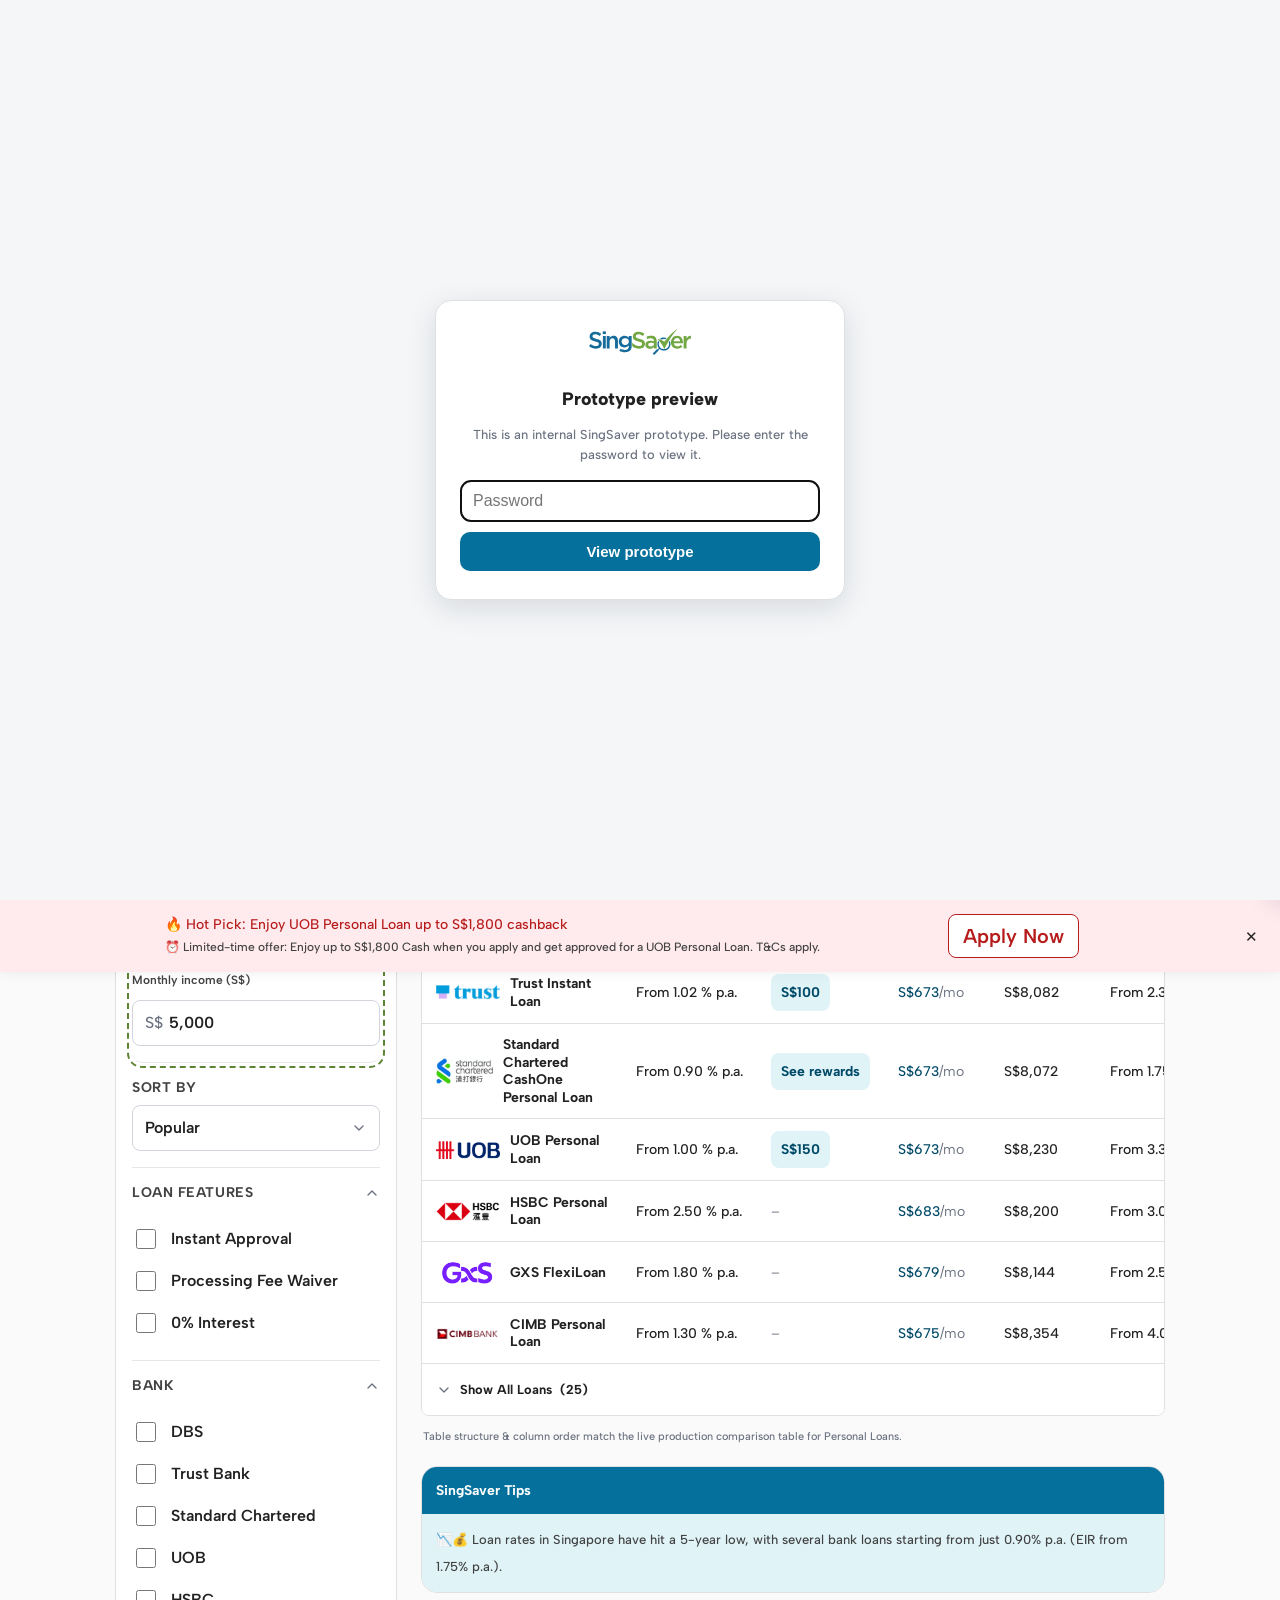
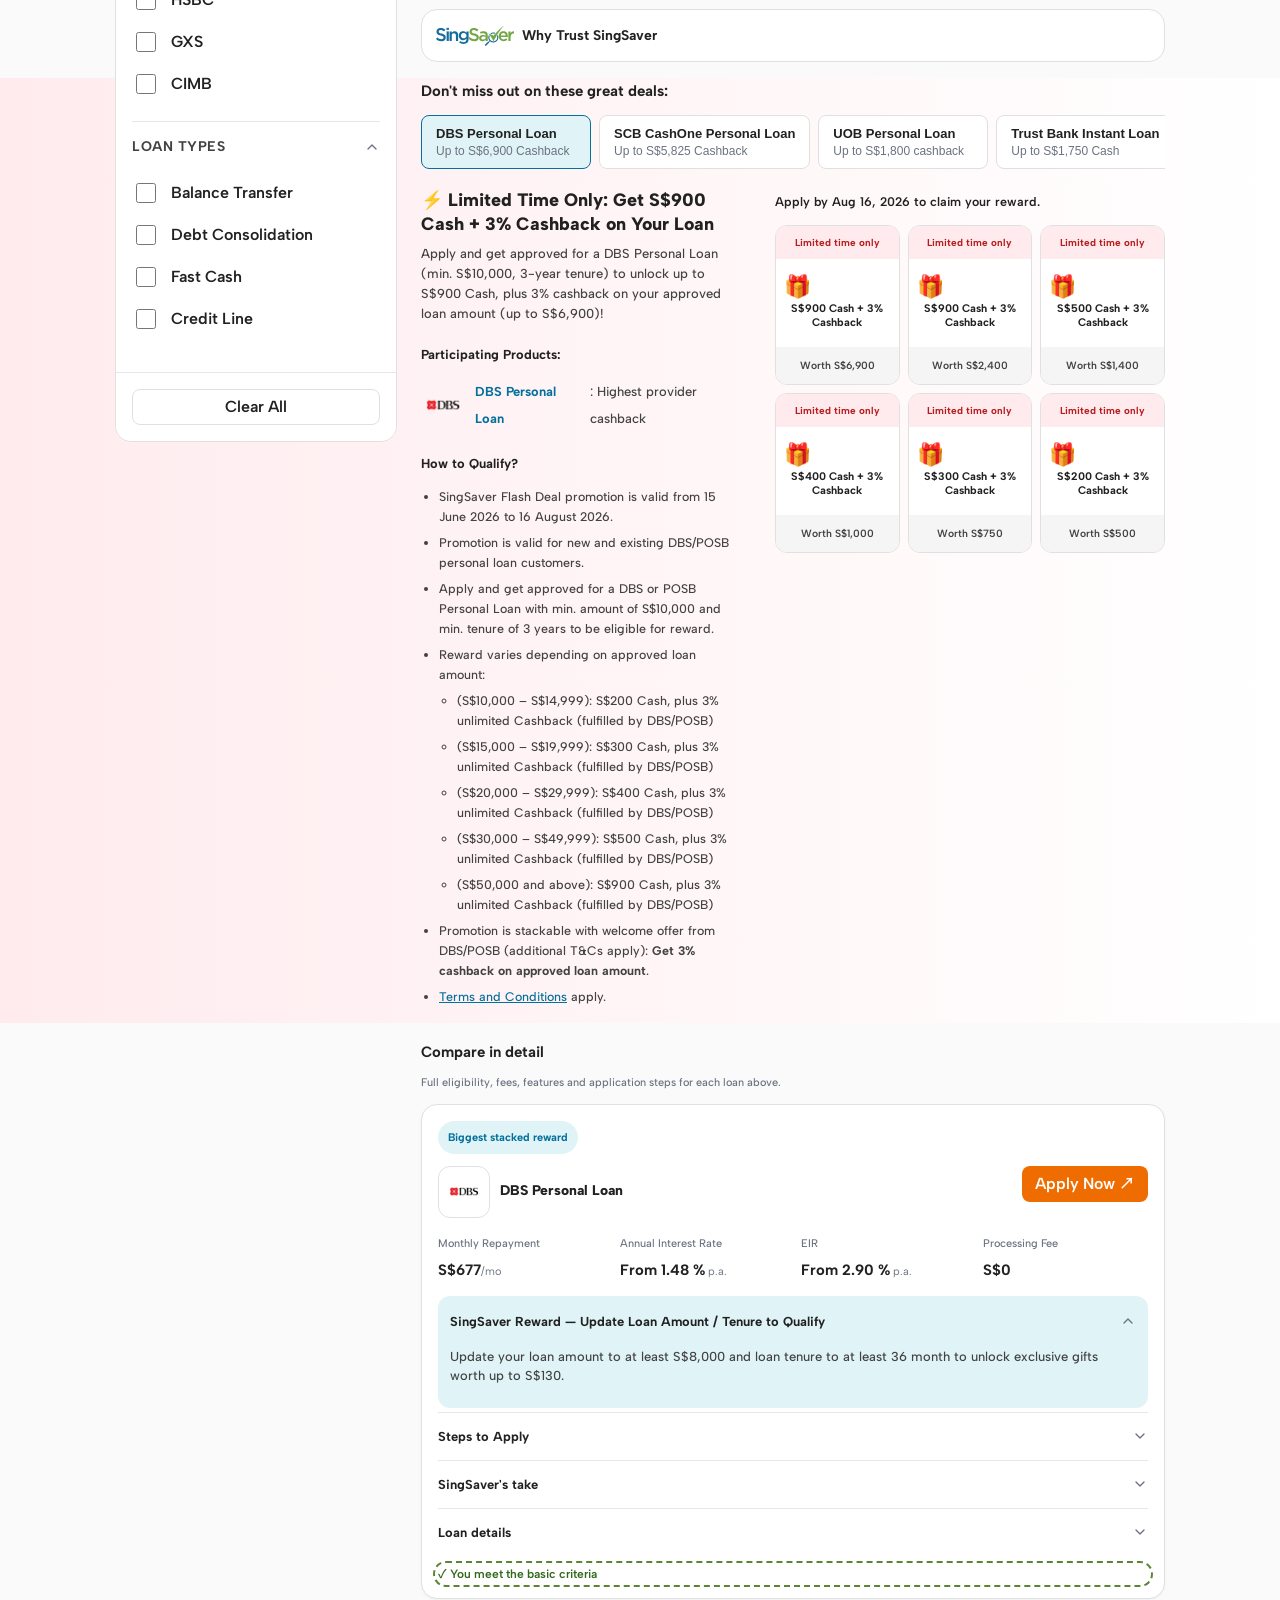
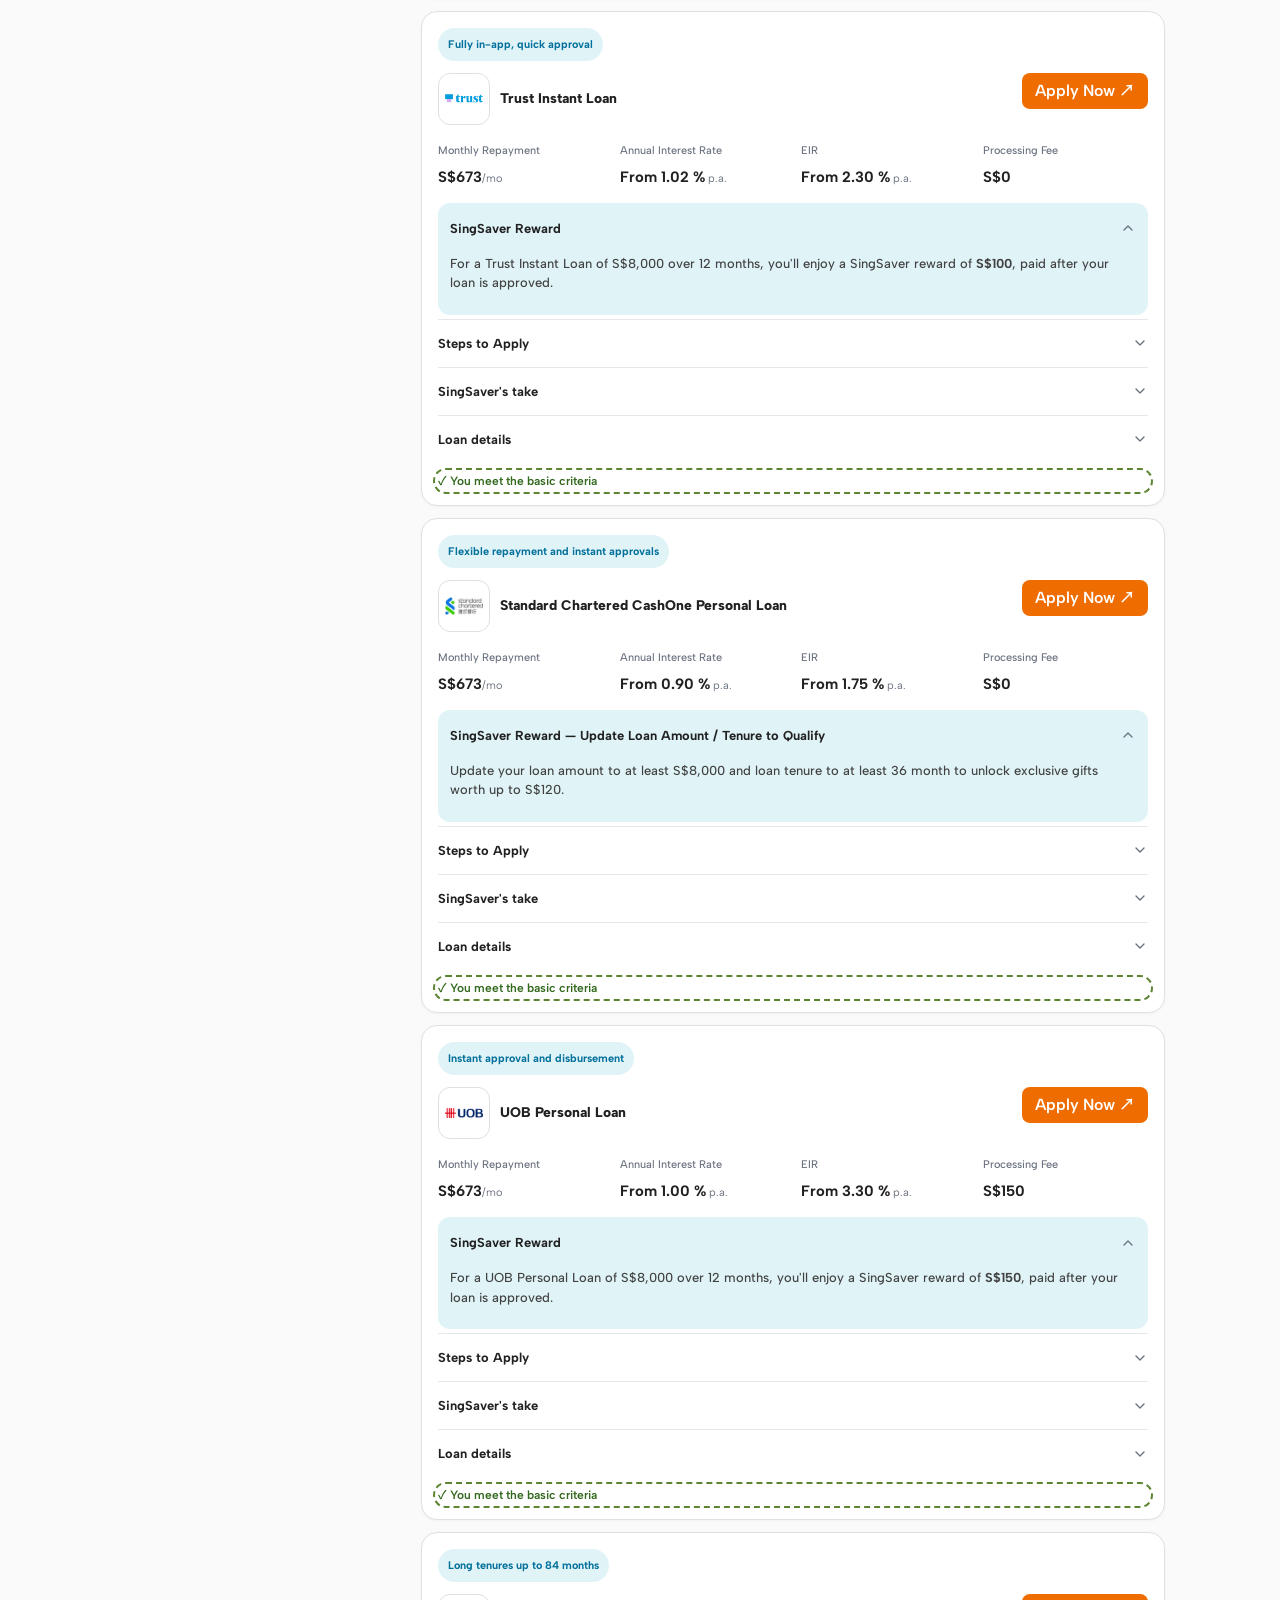
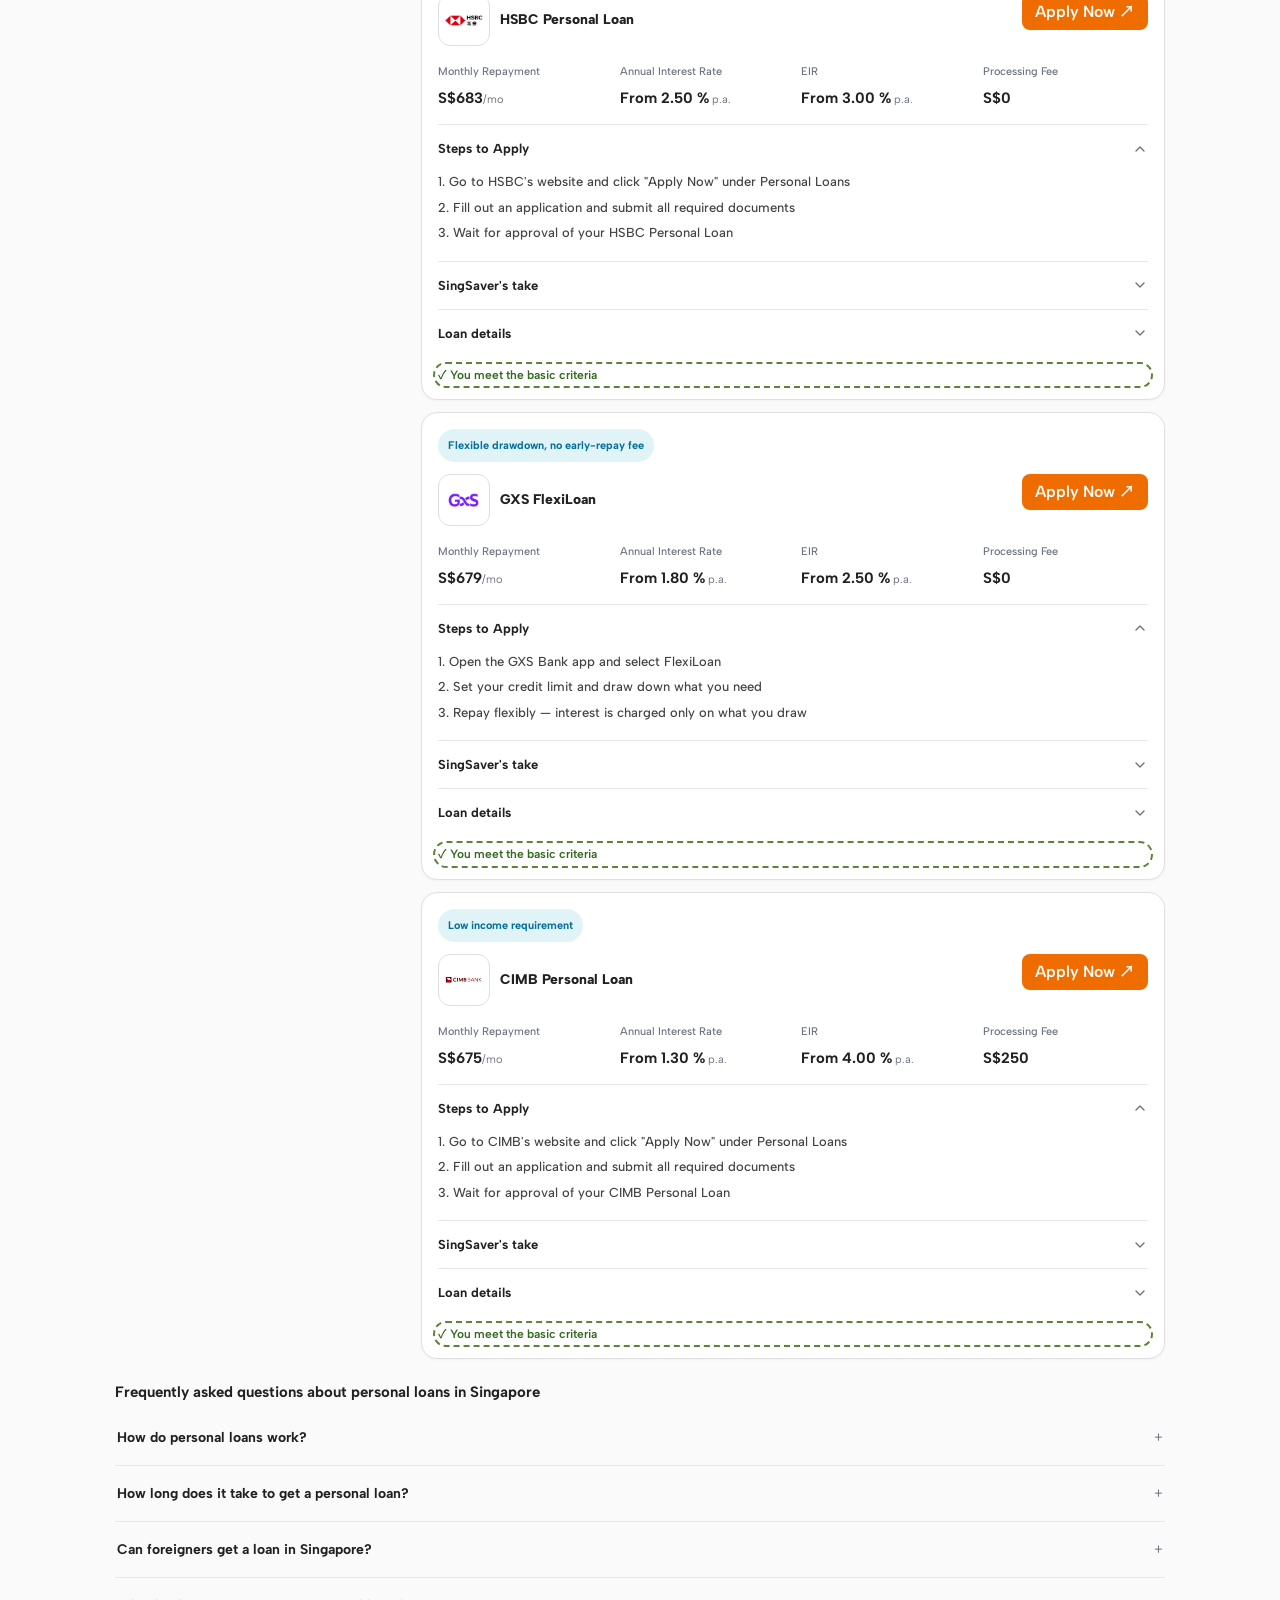
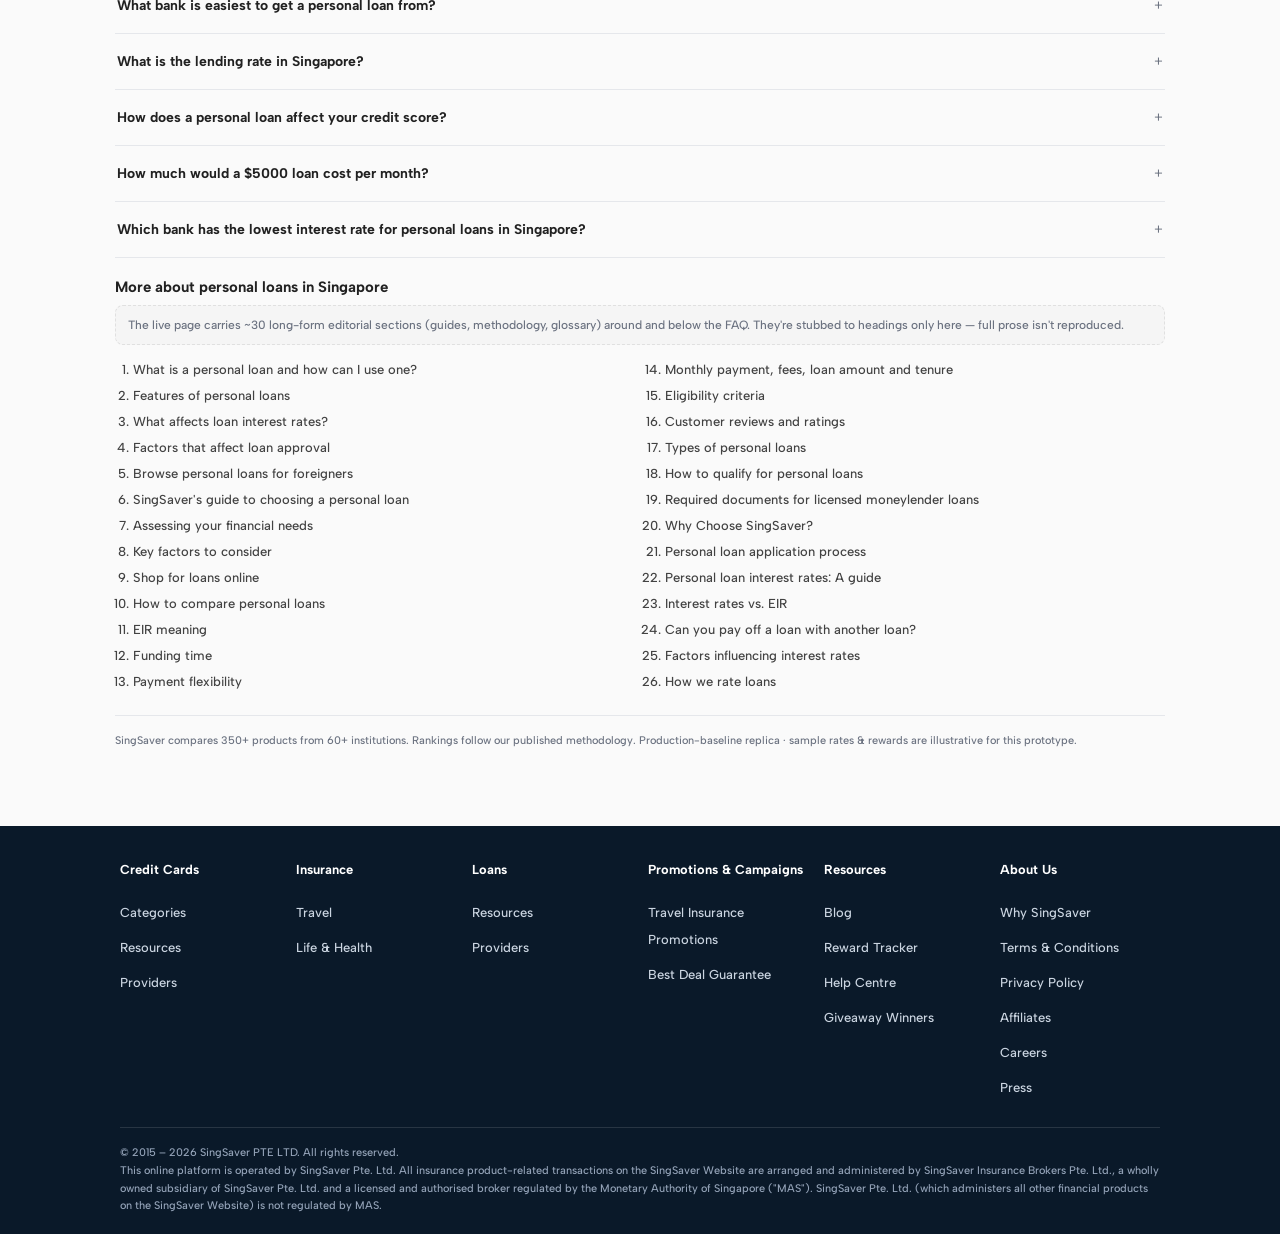
==== commit 34252ecd: "change2-panel: match Your details control metrics to the panel's other controls The two inputs were " ====
--- a/change2-panel/index.html
+++ b/change2-panel/index.html
@@ -575,10 +575,13 @@
   .sf-fld { margin:0 0 var(--space-3); }
   .sf-fld:last-child { margin-bottom:0; }  /* group already has its own 16px bottom padding */
   .sf-fld label { display:block; font-size:12px; font-weight:600; color:var(--text-secondary); margin:0 0 6px; }
-  .sf-fld select { width:100%; box-sizing:border-box; font-family:inherit; font-size:14px; color:var(--text-primary); background:var(--fill-card); border:1px solid var(--borders-soft); border-radius:8px; padding:9px 10px; }
-  .sf-fld .imoney { display:flex; align-items:center; box-sizing:border-box; background:var(--fill-card); border:1px solid var(--borders-soft); border-radius:8px; overflow:hidden; }
-  .sf-fld .imoney span { padding:0 0 0 10px; color:var(--text-muted); font-size:14px; white-space:nowrap; }
-  .sf-fld .imoney input { flex:1 1 auto; min-width:0; border:0; outline:0; background:transparent; font-family:inherit; font-size:14px; color:var(--text-primary); padding:9px 10px 9px 6px; }
+  /* Metrics copied from .sf-dropdown__trigger so these controls match every other control in the
+     panel (same border, radius, padding, type scale). Previously they were 37-39px tall against the
+     panel's 46px, which read as inconsistent padding. */
+  .sf-fld select { width:100%; box-sizing:border-box; border:1px solid var(--borders-form-default); border-radius:var(--r-button); padding:var(--space-3); font-family:var(--font-sans); font-size:var(--font-size-body-2); line-height:var(--line-height-body-2); font-weight:var(--font-weight-semibold); background:var(--fill-card); color:var(--text-primary); cursor:pointer; }
+  .sf-fld .imoney { display:flex; align-items:center; box-sizing:border-box; border:1px solid var(--borders-form-default); border-radius:var(--r-button); background:var(--fill-card); overflow:hidden; }
+  .sf-fld .imoney span { padding:var(--space-3) 0 var(--space-3) var(--space-3); font-family:var(--font-sans); font-size:var(--font-size-body-2); line-height:var(--line-height-body-2); color:var(--text-muted); white-space:nowrap; }
+  .sf-fld .imoney input { flex:1 1 auto; min-width:0; border:0; outline:0; background:transparent; padding:var(--space-3) var(--space-3) var(--space-3) 6px; font-family:var(--font-sans); font-size:var(--font-size-body-2); line-height:var(--line-height-body-2); font-weight:var(--font-weight-semibold); color:var(--text-primary); }
   /* CHANGE 2 — "Your details" is a Change-2 addition, so it must not appear in Baseline. */
   #sfAccDetails { display:none; }
   body[data-proto-view="change2"] #sfAccDetails { display:block; }
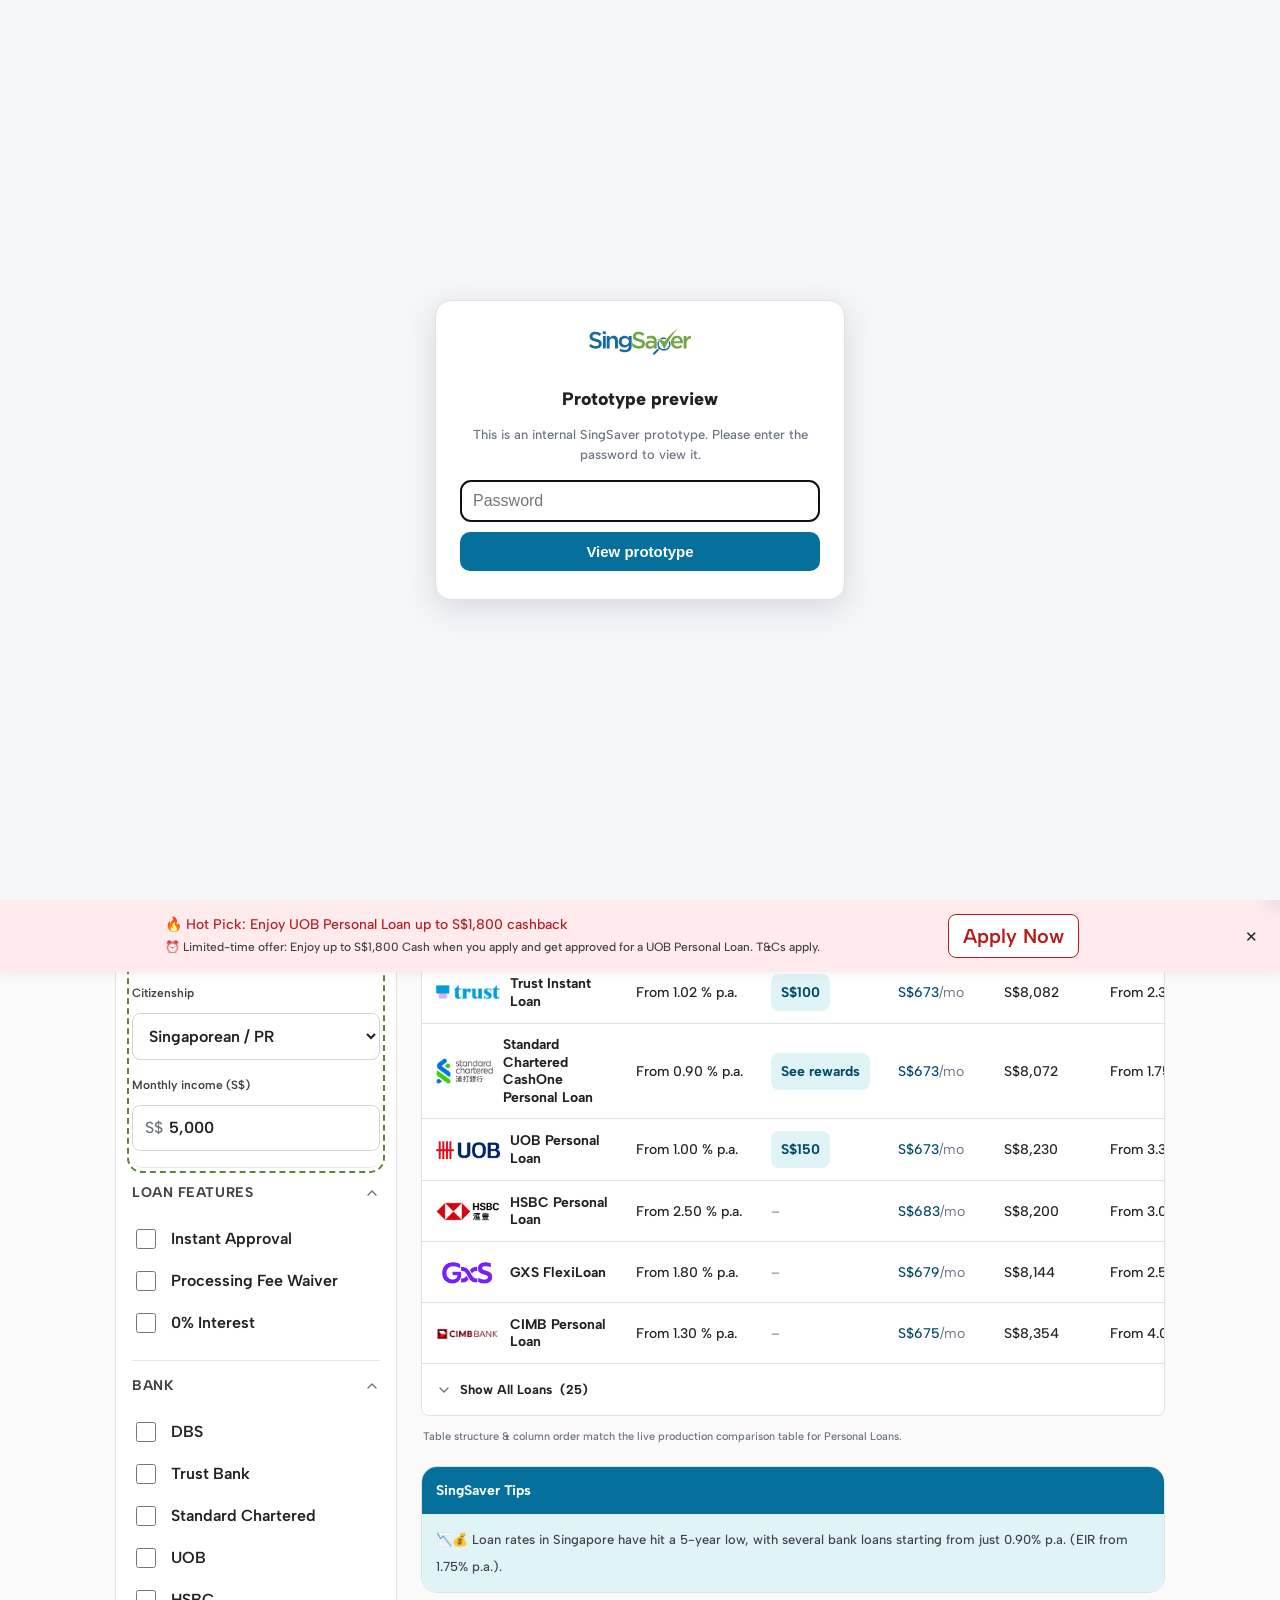
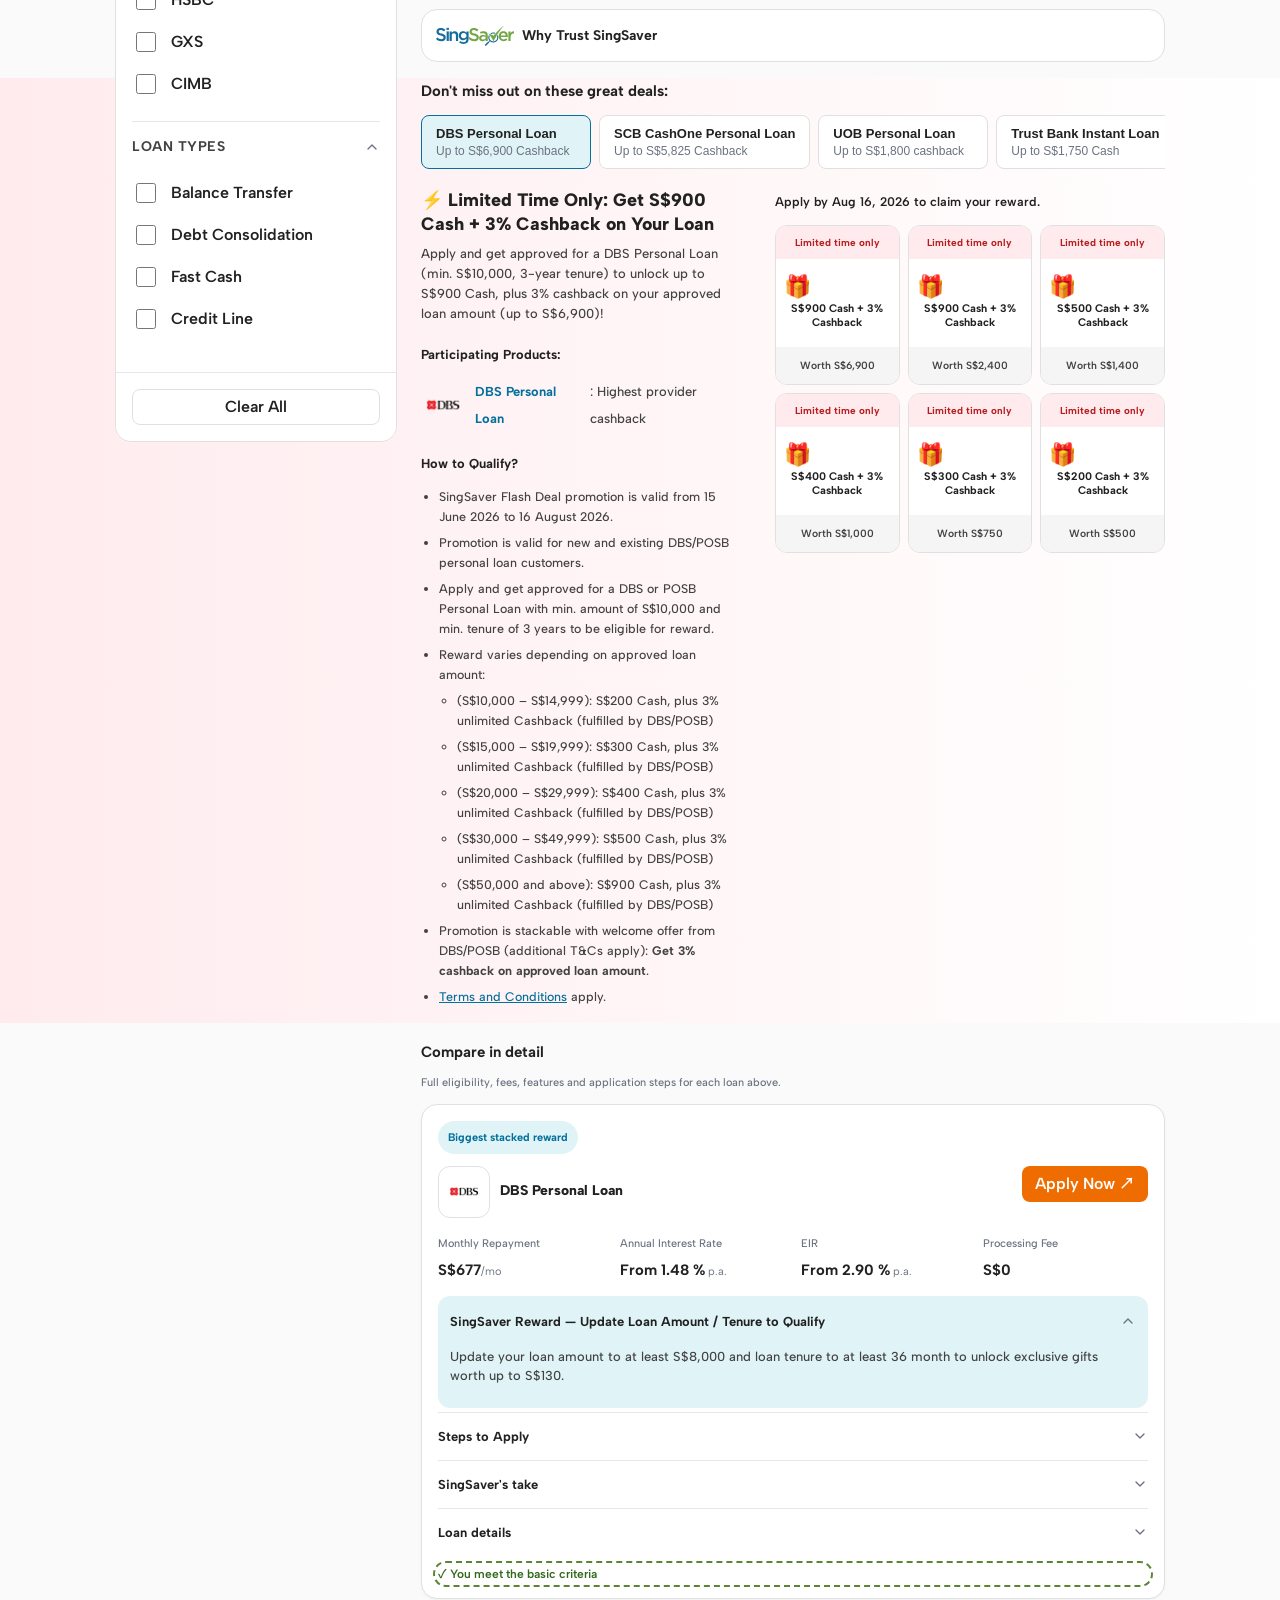
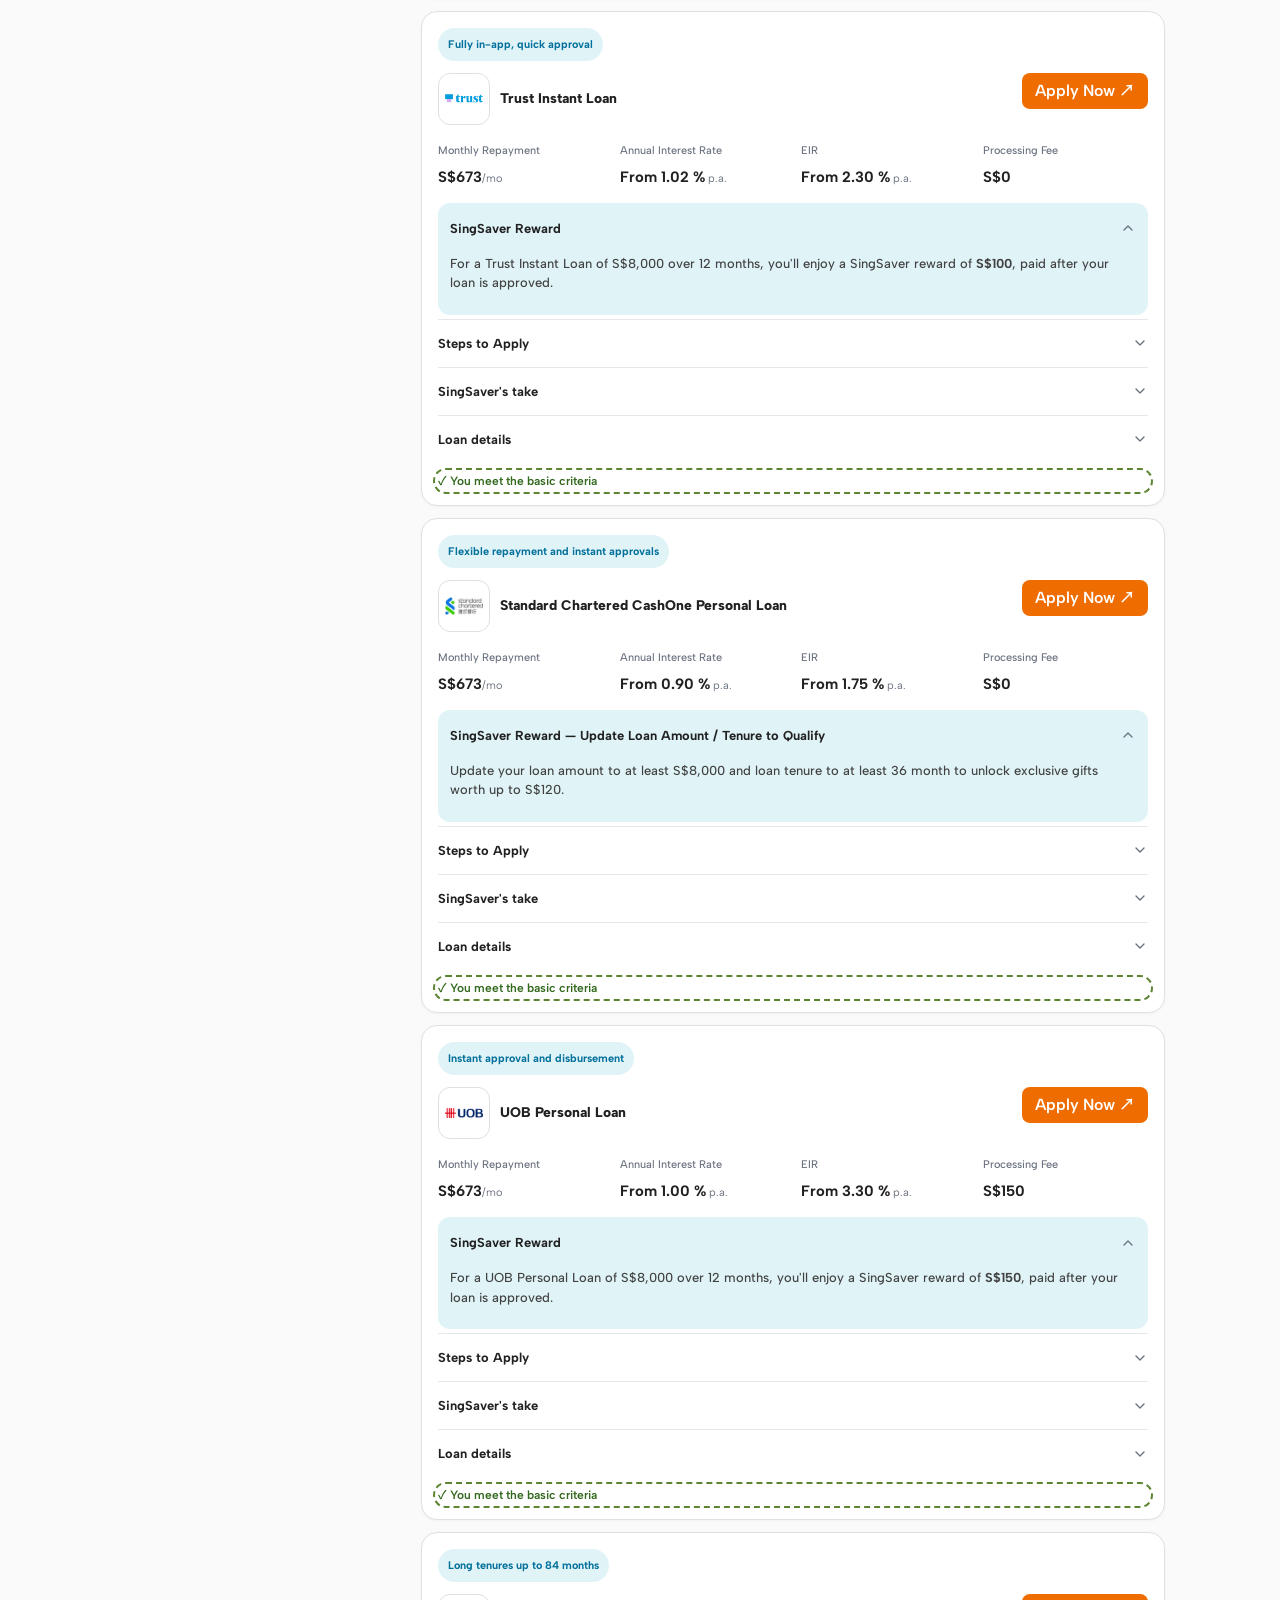
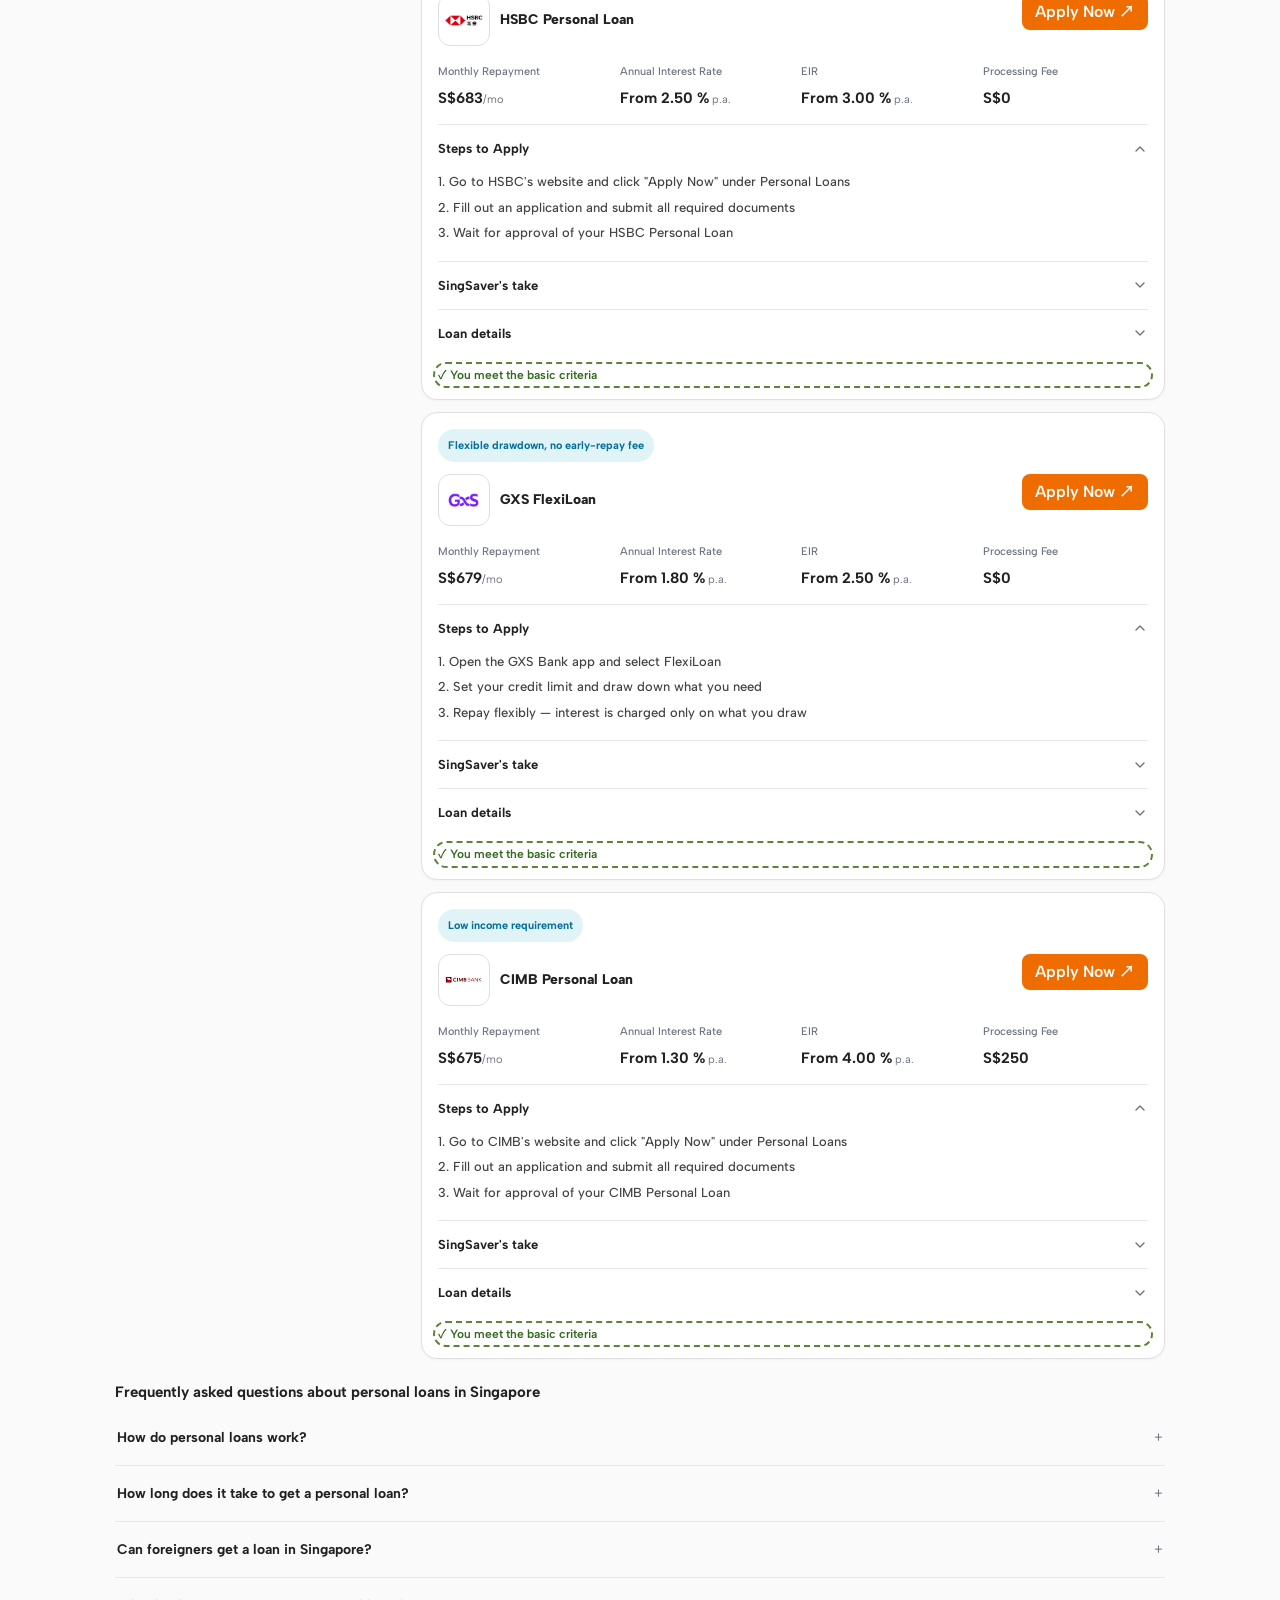
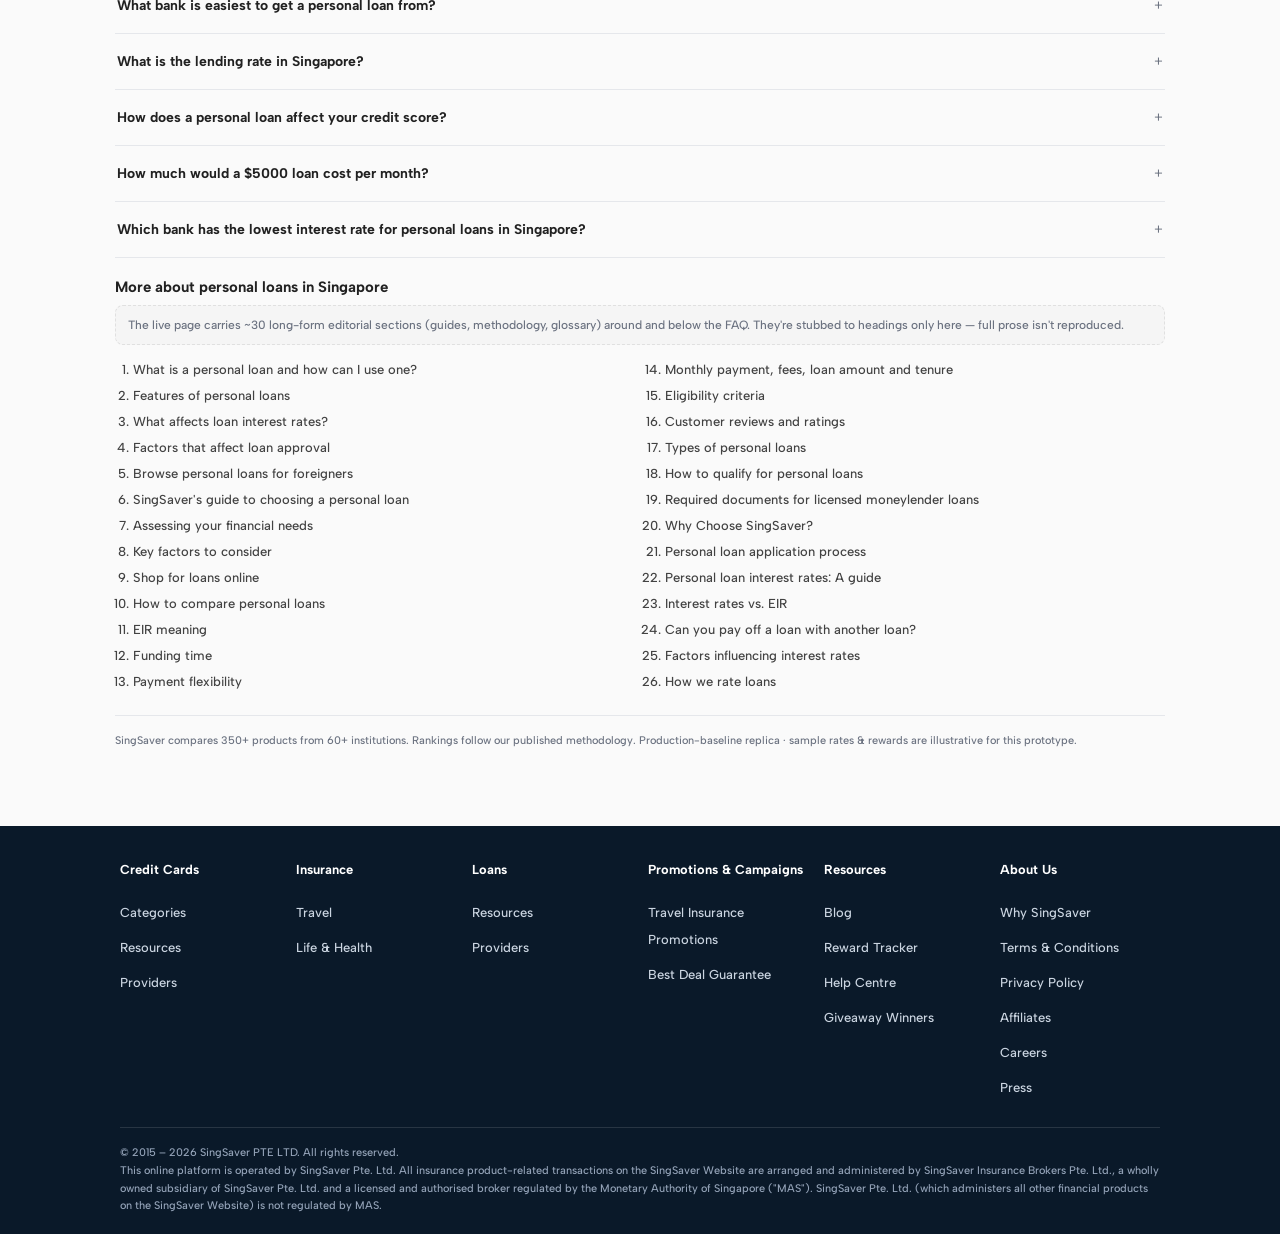
==== commit 0f8c47b9: "change2-panel: move 'Your details' below Sort By in the panel Sort By stays the panel's first contro" ====
--- a/change2-panel/index.html
+++ b/change2-panel/index.html
@@ -1056,7 +1056,7 @@
   })();
 </script>
 
-<div class="baseline-tag">CHANGE 2 (revised placement, 11 Aug) — Citizenship and Monthly income now sit INSIDE the Sort &amp; Filter panel as a "Your details" group, first and expanded. The Loan amount / Tenure calculator is unchanged and stays where it is today. These two inputs never remove a loan: they only mark which loans your details meet the criteria for. Use the toggle below to compare Baseline against Change 2.</div>
+<div class="baseline-tag">CHANGE 2 (revised placement, 11 Aug) — Citizenship and Monthly income now sit INSIDE the Sort &amp; Filter panel as a "Your details" group, directly below Sort By and expanded. The Loan amount / Tenure calculator is unchanged and stays where it is today. These two inputs never remove a loan: they only mark which loans your details meet the criteria for. Use the toggle below to compare Baseline against Change 2.</div>
 
 <!-- Prototype view toggle (demo chrome, EN) — Baseline ⇄ Change 2 (cumulative: Change 2 = Baseline's
      Sort & Filter furniture PLUS the calculator/eligibility additions), built to extend with Change
@@ -1184,26 +1184,6 @@
         <button type="button" class="sf-panel__close" id="sfClose" aria-label="Close sort and filter"><svg class="sf-ic" aria-hidden="true" focusable="false"><use href="#ic-close"/></svg></button>
       </div>
       <div class="sf-panel__body">
-        <!-- CHANGE 2 (2026-08-11): "Your details" is the FIRST group in the panel because it is about
-             the user, not about the products. Expanded by default. These two inputs NEVER remove a
-             loan from the results — they only mark which loans the entered details meet the published
-             criteria for. That is why the group carries the "no loans are removed" note. -->
-        <details class="sf-acc x-new" id="sfAccDetails" open>
-          <summary class="sf-group__h sf-acc__sum">Your details<span class="ann">NEW · CHANGE 2</span><svg class="sf-acc__chev" viewBox="0 0 24 24" fill="none" aria-hidden="true" focusable="false"><path d="M6 9l6 6 6-6" stroke="currentColor" stroke-width="2" stroke-linecap="round" stroke-linejoin="round"/></svg></summary>
-          <div class="sf-acc__body">
-            <div class="sf-fld">
-              <label for="dCitizenship">Citizenship</label>
-              <select id="dCitizenship">
-                <option value="sgpr" selected>Singaporean / PR</option>
-                <option value="foreigner">Foreigner</option>
-              </select>
-            </div>
-            <div class="sf-fld">
-              <label for="dIncome">Monthly income (S$)</label>
-              <div class="imoney"><span>S$</span><input type="text" id="dIncome" inputmode="numeric" value="5,000"></div>
-            </div>
-          </div>
-        </details>
         <div class="sf-group">
           <h4 class="sf-group__h" id="sfSortLabel">Sort By</h4>
           <!-- Custom dropdown (button trigger + listbox popup) — see .sf-dropdown CSS comment above
@@ -1237,6 +1217,27 @@
             </select>
           </div>
         </div>
+        <!-- CHANGE 2 (2026-08-11, placement revised 2026-08-17): "Your details" sits directly BELOW
+             Sort By — Sort By stays the panel's first control, and the user-about-me inputs follow it,
+             ahead of the product filters. Expanded by default. These two inputs NEVER remove a loan
+             from the results — they only mark which loans the entered details meet the published
+             criteria for. That is why the group carries the "no loans are removed" note. -->
+        <details class="sf-acc x-new" id="sfAccDetails" open>
+          <summary class="sf-group__h sf-acc__sum">Your details<span class="ann">NEW · CHANGE 2</span><svg class="sf-acc__chev" viewBox="0 0 24 24" fill="none" aria-hidden="true" focusable="false"><path d="M6 9l6 6 6-6" stroke="currentColor" stroke-width="2" stroke-linecap="round" stroke-linejoin="round"/></svg></summary>
+          <div class="sf-acc__body">
+            <div class="sf-fld">
+              <label for="dCitizenship">Citizenship</label>
+              <select id="dCitizenship">
+                <option value="sgpr" selected>Singaporean / PR</option>
+                <option value="foreigner">Foreigner</option>
+              </select>
+            </div>
+            <div class="sf-fld">
+              <label for="dIncome">Monthly income (S$)</label>
+              <div class="imoney"><span>S$</span><input type="text" id="dIncome" inputmode="numeric" value="5,000"></div>
+            </div>
+          </div>
+        </details>
         <!-- CHANGE 4: reward-view toggle — flips the SingSaver Reward column between the headline
              "up to" max and the actual gift for the entered loan amount. Shown only in Change 4. -->
         <div class="sf-group sf-reward-group">
